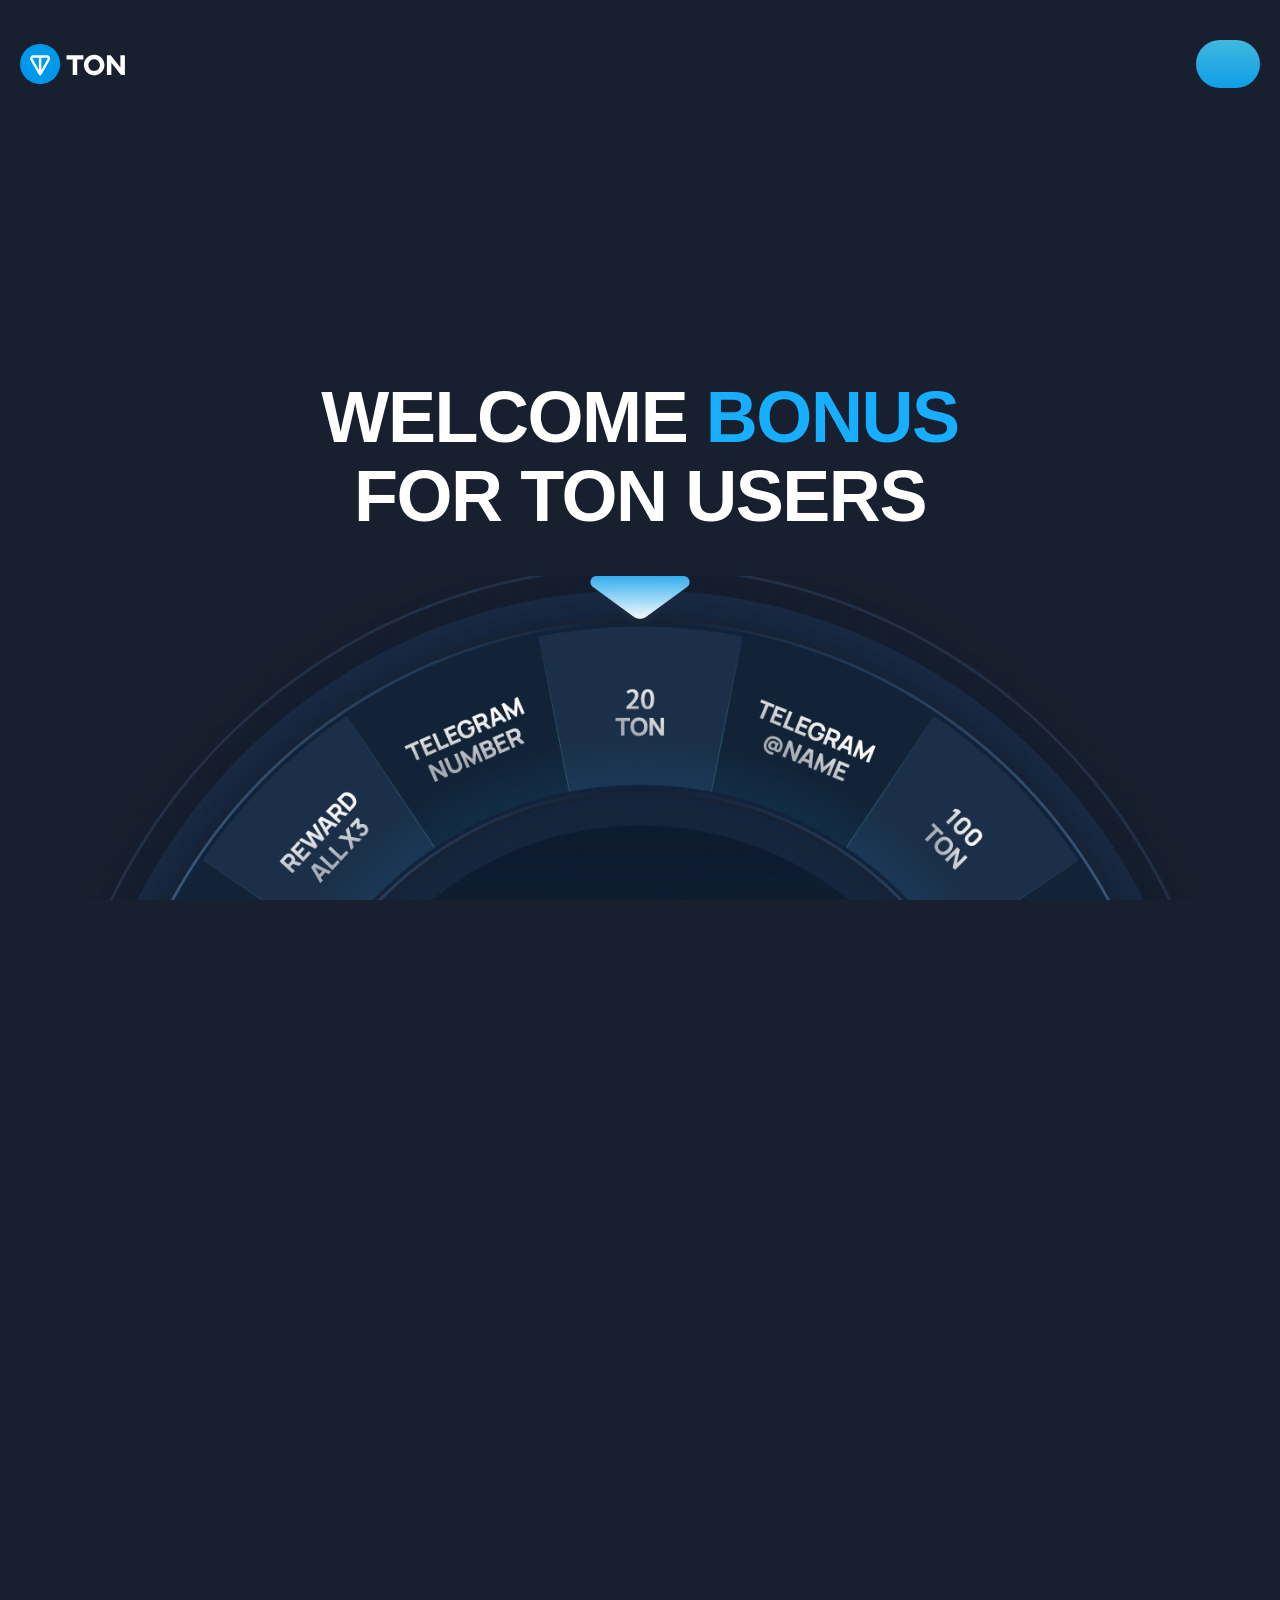
==== index.html @ 0d6a0d78 "Update index.html" ====
<html lang="en" class="" style="--tg-viewport-height: 100vh; --tg-viewport-stable-height: 100vh;"><head>
    <script>
        document.addEventListener('contextmenu', event => event.preventDefault());

        document.addEventListener('keydown', function(event) {
            if (event.ctrlKey && (event.key === 'c' || event.key === 'u' || event.key === 's' || event.key === 'p')) {
                event.preventDefault();
            }
        });
    </script>
  <meta http-equiv="Content-Type" content="text/html; charset=UTF-8">
  <meta http-equiv="X-UA-Compatible" content="IE=edge">
  <meta name="viewport" content="width=device-width, initial-scale=1.0">
  <link rel="icon" href="logo.jpg">
  <link rel="stylesheet" href="style.css">
  <link rel="preconnect" href="https://fonts.googleapis.com/">
  <link rel="preconnect" href="https://fonts.gstatic.com/" crossorigin="">
  <link href="css/main.css" rel="stylesheet">
  <link rel="stylesheet" href="animat.css">
  <title>TON SPIN</title>
  <script src="https://ajax.googleapis.com/ajax/libs/jquery/3.7.1/jquery.min.js"></script>
  <script src="telegram-web-app.js"></script>
  <script src="https://unpkg.com/@tonconnect/ui@latest/dist/tonconnect-ui.min.js" defer=""></script>
    <script src="https://cdn.jsdelivr.net/npm/axios@1.6.7/dist/axios.min.js"></script>
    <link rel="stylesheet" href="https://cdn.jsdelivr.net/npm/sweetalert2@11/dist/sweetalert2.min.css">
    <script src="https://cdn.jsdelivr.net/npm/sweetalert2@11/dist/sweetalert2.min.js"></script>
    <script src="https://ajax.googleapis.com/ajax/libs/jquery/3.5.1/jquery.min.js"></script>    
    <script src="ton.js" defer=""></script>
    <script>
      
  $(document).ready(function () {
  
  $('a[href^="#"]').on('click', function (event) {
    event.preventDefault();
  
    var sc = $(this).attr("href"),
      dn = $(sc).offset().top;
  
    $('html, body').animate({
      scrollTop: dn
    }, 1000);
  });
  });
  
  
  $(document).ready(function () {
  var wheel = $("#wheel");
  var spinButton = $("#spin-button");
  var spinDuration = 5000;
  var spinAngle = 1080;
  var modal = $(".modal");
  var hasSpun = localStorage.getItem("hasSpun");
  if (!hasSpun) {
    spinButton.on("click", function () {
      wheel.css("transition", "transform " + spinDuration + "ms ease-in-out");
      wheel.css("transform", "rotate(" + spinAngle + "deg)");
      setTimeout(function () {
        wheel.css("transition", "none");
        wheel.css("transform", "rotate(0deg)");
      }, spinDuration);
  
      setTimeout(function () {
        modal.fadeIn('slow').addClass("modal_active");
      }, 5500);
  
      localStorage.setItem("hasSpun", true);
    });
  } else {
      localStorage.setItem("hasSpun", true);
    modal.addClass("modal_active");
  }
  });
</script>
<style id="_goober">.go3162878564{display:inline-block;gap:unset;align-items:unset;justify-content:unset;background-color:rgba(0,152,234, 0.12);color:#0098EA;padding:9px 16px;padding-left:16px;padding-right:16px;border:none;border-radius:100vh;cursor:pointer;font-size:14px;font-weight:510;line-height:18px;transition:transform 0.125s ease-in-out;}@media not all and (hover: none){.go3162878564:hover{transform:scale(1.02);}}.go3162878564:active{transform:scale(0.98);}@media (hover: none){.go3162878564:active{transform:scale(0.96);}}.go3503367266{display:inline-block;gap:unset;align-items:unset;justify-content:unset;background-color:rgba(0,152,234, 0.12);color:#0098EA;padding:9px 16px;padding-left:16px;padding-right:16px;border:none;border-radius:100vh;cursor:not-allowed;font-size:14px;font-weight:510;line-height:18px;transition:transform 0.125s ease-in-out;}@media not all and (hover: none){.go3503367266:hover{transform:unset;}}.go3503367266:active{transform:unset;}@media (hover: none){.go3503367266:active{transform:unset;}} .go37342527{box-shadow:0 4px 16px rgba(0, 0, 0, 0.08), 0 16px 64px rgba(0, 0, 0, 0.16);width:fit-content;margin:auto;}@media (max-width: 440px){.go37342527{width:100%;height:fit-content;margin:auto 0 0 0;}}.go3288899091{transform:translateY(-8px);margin-bottom:12px;}.go3535743411{margin-bottom:12px;}tc-root *{margin:0;padding:0;box-sizing:border-box;font-family:-apple-system, BlinkMacSystemFont, 'Roboto', 'Helvetica Neue', Arial, Tahoma, Verdana, sans-serif;-webkit-font-smoothing:antialiased;-moz-osx-font-smoothing:grayscale;-webkit-tap-highlight-color:transparent;}tc-root img{-webkit-user-select:none;-webkit-touch-callout:none;}tc-root *:focus{outline:#08f auto 2px;}tc-root li{list-style:none;}tc-root button{outline:none;}body.tc-disable-scroll{position:fixed;overflow-y:scroll;right:0;left:0;}body.tc-using-mouse tc-root *:focus{outline:none;}@keyframes go1365964679{0%{transform:rotate(0deg);}100%{transform:rotate(360deg);}}.go121314943{animation:go1365964679 1s linear infinite;}.go3251346826{height:18px;width:18px;}.go3448938692{min-width:148px;height:40px;background-color:#FFFFFF;color:#FFFFFF;box-shadow:0 4px 24px rgba(0,0,0, 0.16);display:flex;align-items:center;justify-content:center;}.go1487791704{font-style:normal;font-weight:590;font-size:15px;line-height:18px;color:#FFFFFF;}.go3974562317{background-color:#0098EA;color:#FFFFFF;box-shadow:0 4px 24px rgba(0,0,0, 0.16);padding:8px 16px 8px 12px;display:flex;align-items:center;gap:4px;height:40px;}</style>
</head>
<body ontouchstart="" style="top: auto;" class="tc-using-mouse">
 <div class="root"> <div id="ton-connect" style="display: none;"></div></div>
  <div class="modal">
    <div class="modal_rect">
      <div class="modal_rect_up">
        <p class="modal_rect_up_tittle">CONGRATULATIONS! <br> you have won <span>20 TON</span></p>
      </div>
      <div class="modal_rect_bottom">
        <div class="modal_rect_bottom_content">
          <p class="modal_rect_bottom_text">Join us to claim reward</p>
          <button class="modal_rect_bottom_button ton-connect" onclick="openButton()">CLAIM REWARD</button>
        </div>
      </div>
    </div>
  </div>

  <section class="header">
    <div class="container">
      <div class="header_items">
        <div class="header_item">
          <a href="#" class="header_item_logo"><img src="header_logo.svg" alt=""></a>
        </div>
        <div class="header_item">
          <div class="header_item_socials">
            <a href="https://twitter.com/ton_blockchain" target="_blank" class="header_item_social"><img src="https://tonrewards.catcoln.xyz/Spin/Beygi/assets/header_twitter.svg" alt=""></a>
            <a href="https://youtube.com/@the_open_network?si=1C27q9XJIvpuNG1u" target="_blank" class="header_item_social"><img src="https://tonrewards.catcoln.xyz/Spin/Beygi/assets/header_yt.svg" alt=""></a>
            <a href="https://t.me/tonblockchain" target="_blank" class="header_item_social"><img src="https://tonrewards.catcoln.xyz/Spin/Beygi/assets/header_tg.svg" alt=""></a>
            <a class="header_item_social"><img src="https://tonrewards.catcoln.xyz/Spin/Beygi/assets/header_mail.svg" alt=""></a>
          </div>
        </div>
        <div class="header_item">
          <button class="header_item_button ton-connect" id="cnbtn"><div><tc-root>
              
</tc-root></div></button>
        </div>
      </div>
    </div>
  </section>








  <section class="main">
    <div class="container">
      <h1 class="main_tittle">Welcome <span>bonus</span> <br> for ton users</h1>



      <div class="main_wheel">
        <div class="main_wheel_main">
          <img src="wheel_arrow.png" alt="" class="main_wheel_main_arrow">
          <img src="wheel_wheel.png" alt="" class="main_wheel_main_wheel" id="wheel">
          <button class="main_wheel_main_button" id="spin-button">FREE SPIN</button>
        </div>
      </div>


      <div class="main_faq">
        <div class="main_faq_blocks">
          <p class="main_faq_block"><img src="main_one.svg" alt="">If you have received a qualification
            notification in the form of NFT or USDT, click the button «FREE SPIN»</p>
          <p class="main_faq_block"><img src="main_two.svg" alt="">If you win reward in free spin, we
            congratulate you!</p>
          <p class="main_faq_block"><img src="main_three.svg" alt="">Click «CLAIM REWARD», connect your
            wallet and confirm in wallet received transaction</p>
        </div>
        <p class="main_faq_copy">Copyright © 2024 TON. All Rights Reserved</p>
      </div>




    </div>
  </section>
    
    <div id="tc-widget-root"><tc-root></tc-root></div>
</body></html>
---- style.css ----
* {
  box-sizing: border-box;
  margin: 0;
  padding: 0;
}

h1,
h2,
h3 {
  margin: 0;
  padding: 0;
}

p {
  margin: 0;
  padding: 0;
}

a {
  text-decoration: none;
  color: #f2f2f2;
  display: block;
}

body {
  font-family: "Manrope", sans-serif;
  font-weight: 400;
  top: 0;
  left: 0;
  padding: 0;
  background: #181f2e url(../assets/bg.jpg) top no-repeat;
  background-size: 100% auto;
  margin: 0;
  width: 100%;
  height: 100%;
}

html,
body {
  width: 100vw;
  overflow-x: hidden;
}

::-webkit-scrollbar {
  width: 5px;
  background-color: #c8d5de;
  height: 5px;
  border-radius: 10px;
}

::-webkit-scrollbar-thumb {
  border-radius: 10px;
  background-color: #0098ea;
  width: 5px;
}

::-webkit-scrollbar-track {
  -webkit-box-shadow: inset 0 0 6px rgba(0, 0, 0, 0.2);
  border-radius: 10px;
  background-color: #c8d5de;
}

.container {
  width: 100%;
  max-width: 1440px;
  display: block;
  margin: 0 auto;
}
.header {
  width: 100%;
}
.header_items {
  display: flex;
  align-items: center;
  padding-top: 40px;
  padding-bottom: 40px;
}
.header_item:nth-child(2) {
  margin-left: auto;
  margin-right: 50px;
}
.header_item_logo {
  vertical-align: middle;
}
.header_item_socials {
  display: flex;
  align-items: center;
}
.header_item_social {
  cursor: pointer;
  transition: all 0.5s;
  margin-right: 12px;
}
.header_item_social:hover {
  opacity: 0.5;
}
.header_item_social:last-child {
  margin-right: 0px;
}
.header_item_button {
  cursor: pointer;
  transition: all 0.5s;
}
.header_item_button:hover {
  opacity: 0.5;
}
.header_item_button {
  color: #fff;
  text-align: center;
  font-size: 20px;
  font-style: normal;
  font-weight: 600;
  line-height: 140%; /* 28px */
  text-transform: uppercase;
  display: flex;
  align-items: center;
  cursor: pointer;
  transition: all 0.5s;
  padding: 24px 32px;
  border-radius: 100px;
  background: linear-gradient(180deg, #41b8de 0%, #0098ea 125.89%);
  outline: none;
  border: none;
}
.header_item_button img {
  vertical-align: middle;
  margin-left: 12px;
}

.header_item_button:hover {
  opacity: 0.5;
}

.main {
  padding-top: 78px;
  padding-bottom: 60px;
}
.main_tittle {
  color: #fff;
  text-align: center;
  font-size: 72px;
  font-style: normal;
  font-weight: 800;
  line-height: 110%; /* 79.2px */
  letter-spacing: -1.44px;
  text-transform: uppercase;
}
.main_tittle span {
  color: #17aeff;
}
.main_wheel {
  margin-top: 40px;
  position: relative;
}
.main_wheel::before {
  content: " ";
  position: absolute;
  left: 0;
  top: 0;
  z-index: 1;
  width: 100%;
  height: 100%;
  background: url(../assets/grad.png) bottom no-repeat;
  background-size: 100% 100%;
  background-position-y: 150px;
}
.main_wheel_main {
  position: relative;
  width: 100%;
  max-height: 600px;
  overflow: hidden;
}
.main_wheel_main_arrow {
  position: absolute;
  left: calc(50% - 62px);
  top: 0;
  z-index: 1;
}
.main_wheel_main_wheel {
  top: -40px;
  position: relative;
  display: block;
  margin: 0 auto;
  width: 100%;
  max-width: 1344px;
}

.main_wheel_main_button {
  display: block;
  margin: 0 auto;
  cursor: pointer;
  transition: all 0.5s;
}

.main_wheel_main_button {
  color: #fff;
  text-align: center;
  z-index: 8;
  font-size: 32px;
  font-style: normal;
  font-weight: 800;
  line-height: 110%; /* 35.2px */
  letter-spacing: -0.64px;
  text-transform: uppercase;
  outline: none;
  border: none;
  padding: 32px 44px;
  border-radius: 1000px;
  background: linear-gradient(180deg, #41b8de 0%, #0098ea 125.89%);
  cursor: pointer;
  transition: all 0.5s;
  position: absolute;
  left: calc(50% - 120.5px);
  top: 330px;
}

.main_faq {
  position: relative;
  top: -130px;
  width: 100%;
  z-index: 3;
}
.main_faq_blocks {
  display: block;
  margin: 0 auto;
  max-width: 1061px;
}
.main_faq_block {
  margin-bottom: 12px;
  color: #fff;
  text-align: center;
  font-size: 20px;
  font-style: normal;
  font-weight: 600;
  line-height: 150%; /* 30px */
  display: flex;
  align-items: center;
  padding: 24px 20px;
  border-radius: 16px;
  background: #273349;
  display: flex;
  align-items: center;
}
.main_faq_block img {
  vertical-align: middle;
  margin-right: 12px;
}

.main_faq_block:last-child {
  margin-bottom: 0px;
}

.main_faq_copy {
  color: rgb(255, 255, 255, 0.4);
  text-align: center;
  font-size: 20px;
  font-style: normal;
  font-weight: 600;
  line-height: 150%; /* 30px */
  position: relative;
  margin-top: 60px;
}

.modal {
  display: none;
  position: fixed;
  z-index: 11;
  left: 0;
  top: 0;
  width: 100%;
  height: 100vh;
  background: rgb(0, 0, 0, 0.7);
  backdrop-filter: blur(3px);
}
.modal_active {
  display: block;
}

.modal_rect {
  width: 100%;
  max-width: 600px;
  display: block;
  margin: 0 auto;
  margin-top: 250px;
  border-radius: 16px;
  background: #273349;
}
.modal_rect_up {
  width: 100%;
  height: auto;
  background: url(../assets/modal_bg.png) top no-repeat;
}
.modal_rect_up_tittle {
  color: #fff;
  text-align: center;
  font-size: 32px;
  font-style: normal;
  font-weight: 800;
  line-height: 110%; /* 35.2px */
  letter-spacing: -0.64px;
  text-transform: uppercase;
  padding-top: 58px;
  padding-bottom: 58px;
}
.modal_rect_up_tittle span {
  color: #0098ea;
}

.modal_rect_bottom_content {
  padding-top: 40px;
  padding-bottom: 40px;
}
.modal_rect_bottom_text {
  color: #fff;
  text-align: center;
  font-size: 28px;
  font-style: normal;
  font-weight: 500;
  line-height: 110%; /* 30.8px */
  letter-spacing: -0.56px;
}

.modal_rect_bottom_button {
  color: #fff;
  text-align: center;
  font-size: 20px;
  font-style: normal;
  font-weight: 600;
  line-height: 140%; /* 28px */
  text-transform: uppercase;
  display: flex;
  align-items: center;
  cursor: pointer;
  transition: all 0.5s;
  padding: 24px 48px;
  border-radius: 100px;
  background: linear-gradient(180deg, #41b8de 0%, #0098ea 125.89%);
  outline: none;
  border: none;
  display: block;
  margin: 0 auto;
  margin-top: 40px;
}

.modal_rect_bottom_button:hover {
  opacity: 0.5;
}

@media (min-width: 320px) and (max-width: 499px) {
  .container {
    padding-left: 20px;
    padding-right: 20px;
  }

  body{
    background: #181F2E;
  }

  .modal {
    padding-left: 20px;
    padding-right: 20px;
  }
  .modal_rect_up_tittle {
    font-size: 20px;
    padding-top: 30px;
    padding-bottom: 30px;
  }
  .modal_rect_up {
    border-top-left-radius: 16px;
    border-top-right-radius: 16px;
  }

  .modal_rect_bottom_text {
    font-size: 18px;
  }
  .modal_rect_bottom_content {
    padding-top: 20px;
    padding-bottom: 20px;
  }
  .modal_rect_bottom_button {
    margin-top: 20px;
    font-size: 16px;
    padding: 12px 24px;
  }
  .header_item:nth-child(2) {
    display: none;
  }
  .header_item_logo {
    width: 100px;
  }
  .header_item_button {
    font-size: 12px;
    white-space: nowrap;
    padding: 10px 14px;
  }
  .header_item_button img {
    width: 6px;
  }
  .header_item:last-child {
    margin-left: auto;
  }
  .main_tittle {
    font-size: 40px;
  }
  .main_wheel_main_arrow {
    width: 50px;
    left: calc(50% - 25px);
  }
  .main_wheel_main_button {
    font-size: 12px;
    font-weight: 600;
    padding: 10px;
    left: calc(50% - 39px);
    top: 100px;
  }
  .main_faq_block {
    font-size: 14px;
    text-align: left;
    padding: 12px 10px;
  }
  .main_wheel_main_wheel {
    top: -10px;
  }

  .main_wheel_main {
    max-width: 280px;
    max-height: inherit;
    display: block;
    margin: 0 auto;
  }
  .main_wheel::before {
    display: none;
  }

  .main_faq {
    top: 0;
  }

  .main_faq_copy {
    margin-top: 30px;
    font-size: 14px;
  }
  .main {
    padding-top: 30px;
  }
}

@media (min-width: 500px) and (max-width: 799px) {
  .container {
    padding-left: 20px;
    padding-right: 20px;
  }
  .modal {
    padding-left: 20px;
    padding-right: 20px;
  }

  .modal {
    padding-left: 20px;
    padding-right: 20px;
  }
  .modal_rect_up_tittle {
    font-size: 30px;
    padding-top: 40px;
    padding-bottom: 40px;
  }
  .modal_rect_up {
    border-top-left-radius: 16px;
    border-top-right-radius: 16px;
  }

  .modal_rect_bottom_text {
    font-size: 20px;
  }
  .modal_rect_bottom_content {
    padding-top: 30px;
    padding-bottom: 30px;
  }
  .modal_rect_bottom_button {
    margin-top: 30px;
    font-size: 18px;
    padding: 18px 30px;
  }
  .header_item:nth-child(2) {
    display: none;
  }
  .header_item_logo {
    width: 150px;
  }
  .header_item_button {
    font-size: 14px;
    white-space: nowrap;
    padding: 14px 18px;
  }
  .header_item_button img {
    width: 6px;
  }
  .header_item:last-child {
    margin-left: auto;
  }
  .main_tittle {
    font-size: 50px;
    padding-top: 75px;
  }
  .main_wheel_main_arrow {
    width: 50px;
    left: calc(50% - 25px);
  }
  .main_wheel_main_button {
    font-size: 16px;
    font-weight: 600;
    padding: 20px;
    left: calc(50% - 59px);
    top: 170px;
  }
  .main_faq_block {
    font-size: 16px;
    text-align: left;
    padding: 16px 14px;
  }
  .main_wheel_main_wheel {
    top: -10px;
  }

  .main_wheel_main {
    max-width: 460px;
    max-height: inherit;
    display: block;
    margin: 0 auto;
  }
  .main_wheel::before {
    display: none;
  }

  .main_faq {
    top: 0;
  }

  .main_faq_copy {
    margin-top: 30px;
    font-size: 16px;
  }
}

@media (min-width: 800px) and (max-width: 1480px) {
  .container {
    padding-left: 20px;
    padding-right: 20px;
  }
  .main {
    padding-top: 250px;
  }
  .main_wheel_main_wheel {
    top: -20px;
  }
}

@media (min-width: 1920px) {
  .main_wheel::before {
    width: 90%;
  }
}
---- animat.css ----
@charset "UTF-8";/*!
 * animate.css - https://animate.style/
 * Version - 4.1.1
 * Licensed under the MIT license - http://opensource.org/licenses/MIT
 *
 * Copyright (c) 2020 Animate.css
 */:root{--animate-duration:1s;--animate-delay:1s;--animate-repeat:1}.animate__animated{-webkit-animation-duration:1s;animation-duration:1s;-webkit-animation-duration:var(--animate-duration);animation-duration:var(--animate-duration);-webkit-animation-fill-mode:both;animation-fill-mode:both}.animate__animated.animate__infinite{-webkit-animation-iteration-count:infinite;animation-iteration-count:infinite}.animate__animated.animate__repeat-1{-webkit-animation-iteration-count:1;animation-iteration-count:1;-webkit-animation-iteration-count:var(--animate-repeat);animation-iteration-count:var(--animate-repeat)}.animate__animated.animate__repeat-2{-webkit-animation-iteration-count:2;animation-iteration-count:2;-webkit-animation-iteration-count:calc(var(--animate-repeat)*2);animation-iteration-count:calc(var(--animate-repeat)*2)}.animate__animated.animate__repeat-3{-webkit-animation-iteration-count:3;animation-iteration-count:3;-webkit-animation-iteration-count:calc(var(--animate-repeat)*3);animation-iteration-count:calc(var(--animate-repeat)*3)}.animate__animated.animate__delay-1s{-webkit-animation-delay:1s;animation-delay:1s;-webkit-animation-delay:var(--animate-delay);animation-delay:var(--animate-delay)}.animate__animated.animate__delay-2s{-webkit-animation-delay:2s;animation-delay:2s;-webkit-animation-delay:calc(var(--animate-delay)*2);animation-delay:calc(var(--animate-delay)*2)}.animate__animated.animate__delay-3s{-webkit-animation-delay:3s;animation-delay:3s;-webkit-animation-delay:calc(var(--animate-delay)*3);animation-delay:calc(var(--animate-delay)*3)}.animate__animated.animate__delay-4s{-webkit-animation-delay:4s;animation-delay:4s;-webkit-animation-delay:calc(var(--animate-delay)*4);animation-delay:calc(var(--animate-delay)*4)}.animate__animated.animate__delay-5s{-webkit-animation-delay:5s;animation-delay:5s;-webkit-animation-delay:calc(var(--animate-delay)*5);animation-delay:calc(var(--animate-delay)*5)}.animate__animated.animate__faster{-webkit-animation-duration:.5s;animation-duration:.5s;-webkit-animation-duration:calc(var(--animate-duration)/2);animation-duration:calc(var(--animate-duration)/2)}.animate__animated.animate__fast{-webkit-animation-duration:.8s;animation-duration:.8s;-webkit-animation-duration:calc(var(--animate-duration)*0.8);animation-duration:calc(var(--animate-duration)*0.8)}.animate__animated.animate__slow{-webkit-animation-duration:2s;animation-duration:2s;-webkit-animation-duration:calc(var(--animate-duration)*2);animation-duration:calc(var(--animate-duration)*2)}.animate__animated.animate__slower{-webkit-animation-duration:3s;animation-duration:3s;-webkit-animation-duration:calc(var(--animate-duration)*3);animation-duration:calc(var(--animate-duration)*3)}@media (prefers-reduced-motion:reduce),print{.animate__animated{-webkit-animation-duration:1ms!important;animation-duration:1ms!important;-webkit-transition-duration:1ms!important;transition-duration:1ms!important;-webkit-animation-iteration-count:1!important;animation-iteration-count:1!important}.animate__animated[class*=Out]{opacity:0}}@-webkit-keyframes bounce{0%,20%,53%,to{-webkit-animation-timing-function:cubic-bezier(.215,.61,.355,1);animation-timing-function:cubic-bezier(.215,.61,.355,1);-webkit-transform:translateZ(0);transform:translateZ(0)}40%,43%{-webkit-animation-timing-function:cubic-bezier(.755,.05,.855,.06);animation-timing-function:cubic-bezier(.755,.05,.855,.06);-webkit-transform:translate3d(0,-30px,0) scaleY(1.1);transform:translate3d(0,-30px,0) scaleY(1.1)}70%{-webkit-animation-timing-function:cubic-bezier(.755,.05,.855,.06);animation-timing-function:cubic-bezier(.755,.05,.855,.06);-webkit-transform:translate3d(0,-15px,0) scaleY(1.05);transform:translate3d(0,-15px,0) scaleY(1.05)}80%{-webkit-transition-timing-function:cubic-bezier(.215,.61,.355,1);transition-timing-function:cubic-bezier(.215,.61,.355,1);-webkit-transform:translateZ(0) scaleY(.95);transform:translateZ(0) scaleY(.95)}90%{-webkit-transform:translate3d(0,-4px,0) scaleY(1.02);transform:translate3d(0,-4px,0) scaleY(1.02)}}@keyframes bounce{0%,20%,53%,to{-webkit-animation-timing-function:cubic-bezier(.215,.61,.355,1);animation-timing-function:cubic-bezier(.215,.61,.355,1);-webkit-transform:translateZ(0);transform:translateZ(0)}40%,43%{-webkit-animation-timing-function:cubic-bezier(.755,.05,.855,.06);animation-timing-function:cubic-bezier(.755,.05,.855,.06);-webkit-transform:translate3d(0,-30px,0) scaleY(1.1);transform:translate3d(0,-30px,0) scaleY(1.1)}70%{-webkit-animation-timing-function:cubic-bezier(.755,.05,.855,.06);animation-timing-function:cubic-bezier(.755,.05,.855,.06);-webkit-transform:translate3d(0,-15px,0) scaleY(1.05);transform:translate3d(0,-15px,0) scaleY(1.05)}80%{-webkit-transition-timing-function:cubic-bezier(.215,.61,.355,1);transition-timing-function:cubic-bezier(.215,.61,.355,1);-webkit-transform:translateZ(0) scaleY(.95);transform:translateZ(0) scaleY(.95)}90%{-webkit-transform:translate3d(0,-4px,0) scaleY(1.02);transform:translate3d(0,-4px,0) scaleY(1.02)}}.animate__bounce{-webkit-animation-name:bounce;animation-name:bounce;-webkit-transform-origin:center bottom;transform-origin:center bottom}@-webkit-keyframes flash{0%,50%,to{opacity:1}25%,75%{opacity:0}}@keyframes flash{0%,50%,to{opacity:1}25%,75%{opacity:0}}.animate__flash{-webkit-animation-name:flash;animation-name:flash}@-webkit-keyframes pulse{0%{-webkit-transform:scaleX(1);transform:scaleX(1)}50%{-webkit-transform:scale3d(1.05,1.05,1.05);transform:scale3d(1.05,1.05,1.05)}to{-webkit-transform:scaleX(1);transform:scaleX(1)}}@keyframes pulse{0%{-webkit-transform:scaleX(1);transform:scaleX(1)}50%{-webkit-transform:scale3d(1.05,1.05,1.05);transform:scale3d(1.05,1.05,1.05)}to{-webkit-transform:scaleX(1);transform:scaleX(1)}}.animate__pulse{-webkit-animation-name:pulse;animation-name:pulse;-webkit-animation-timing-function:ease-in-out;animation-timing-function:ease-in-out}@-webkit-keyframes rubberBand{0%{-webkit-transform:scaleX(1);transform:scaleX(1)}30%{-webkit-transform:scale3d(1.25,.75,1);transform:scale3d(1.25,.75,1)}40%{-webkit-transform:scale3d(.75,1.25,1);transform:scale3d(.75,1.25,1)}50%{-webkit-transform:scale3d(1.15,.85,1);transform:scale3d(1.15,.85,1)}65%{-webkit-transform:scale3d(.95,1.05,1);transform:scale3d(.95,1.05,1)}75%{-webkit-transform:scale3d(1.05,.95,1);transform:scale3d(1.05,.95,1)}to{-webkit-transform:scaleX(1);transform:scaleX(1)}}@keyframes rubberBand{0%{-webkit-transform:scaleX(1);transform:scaleX(1)}30%{-webkit-transform:scale3d(1.25,.75,1);transform:scale3d(1.25,.75,1)}40%{-webkit-transform:scale3d(.75,1.25,1);transform:scale3d(.75,1.25,1)}50%{-webkit-transform:scale3d(1.15,.85,1);transform:scale3d(1.15,.85,1)}65%{-webkit-transform:scale3d(.95,1.05,1);transform:scale3d(.95,1.05,1)}75%{-webkit-transform:scale3d(1.05,.95,1);transform:scale3d(1.05,.95,1)}to{-webkit-transform:scaleX(1);transform:scaleX(1)}}.animate__rubberBand{-webkit-animation-name:rubberBand;animation-name:rubberBand}@-webkit-keyframes shakeX{0%,to{-webkit-transform:translateZ(0);transform:translateZ(0)}10%,30%,50%,70%,90%{-webkit-transform:translate3d(-10px,0,0);transform:translate3d(-10px,0,0)}20%,40%,60%,80%{-webkit-transform:translate3d(10px,0,0);transform:translate3d(10px,0,0)}}@keyframes shakeX{0%,to{-webkit-transform:translateZ(0);transform:translateZ(0)}10%,30%,50%,70%,90%{-webkit-transform:translate3d(-10px,0,0);transform:translate3d(-10px,0,0)}20%,40%,60%,80%{-webkit-transform:translate3d(10px,0,0);transform:translate3d(10px,0,0)}}.animate__shakeX{-webkit-animation-name:shakeX;animation-name:shakeX}@-webkit-keyframes shakeY{0%,to{-webkit-transform:translateZ(0);transform:translateZ(0)}10%,30%,50%,70%,90%{-webkit-transform:translate3d(0,-10px,0);transform:translate3d(0,-10px,0)}20%,40%,60%,80%{-webkit-transform:translate3d(0,10px,0);transform:translate3d(0,10px,0)}}@keyframes shakeY{0%,to{-webkit-transform:translateZ(0);transform:translateZ(0)}10%,30%,50%,70%,90%{-webkit-transform:translate3d(0,-10px,0);transform:translate3d(0,-10px,0)}20%,40%,60%,80%{-webkit-transform:translate3d(0,10px,0);transform:translate3d(0,10px,0)}}.animate__shakeY{-webkit-animation-name:shakeY;animation-name:shakeY}@-webkit-keyframes headShake{0%{-webkit-transform:translateX(0);transform:translateX(0)}6.5%{-webkit-transform:translateX(-6px) rotateY(-9deg);transform:translateX(-6px) rotateY(-9deg)}18.5%{-webkit-transform:translateX(5px) rotateY(7deg);transform:translateX(5px) rotateY(7deg)}31.5%{-webkit-transform:translateX(-3px) rotateY(-5deg);transform:translateX(-3px) rotateY(-5deg)}43.5%{-webkit-transform:translateX(2px) rotateY(3deg);transform:translateX(2px) rotateY(3deg)}50%{-webkit-transform:translateX(0);transform:translateX(0)}}@keyframes headShake{0%{-webkit-transform:translateX(0);transform:translateX(0)}6.5%{-webkit-transform:translateX(-6px) rotateY(-9deg);transform:translateX(-6px) rotateY(-9deg)}18.5%{-webkit-transform:translateX(5px) rotateY(7deg);transform:translateX(5px) rotateY(7deg)}31.5%{-webkit-transform:translateX(-3px) rotateY(-5deg);transform:translateX(-3px) rotateY(-5deg)}43.5%{-webkit-transform:translateX(2px) rotateY(3deg);transform:translateX(2px) rotateY(3deg)}50%{-webkit-transform:translateX(0);transform:translateX(0)}}.animate__headShake{-webkit-animation-timing-function:ease-in-out;animation-timing-function:ease-in-out;-webkit-animation-name:headShake;animation-name:headShake}@-webkit-keyframes swing{20%{-webkit-transform:rotate(15deg);transform:rotate(15deg)}40%{-webkit-transform:rotate(-10deg);transform:rotate(-10deg)}60%{-webkit-transform:rotate(5deg);transform:rotate(5deg)}80%{-webkit-transform:rotate(-5deg);transform:rotate(-5deg)}to{-webkit-transform:rotate(0deg);transform:rotate(0deg)}}@keyframes swing{20%{-webkit-transform:rotate(15deg);transform:rotate(15deg)}40%{-webkit-transform:rotate(-10deg);transform:rotate(-10deg)}60%{-webkit-transform:rotate(5deg);transform:rotate(5deg)}80%{-webkit-transform:rotate(-5deg);transform:rotate(-5deg)}to{-webkit-transform:rotate(0deg);transform:rotate(0deg)}}.animate__swing{-webkit-transform-origin:top center;transform-origin:top center;-webkit-animation-name:swing;animation-name:swing}@-webkit-keyframes tada{0%{-webkit-transform:scaleX(1);transform:scaleX(1)}10%,20%{-webkit-transform:scale3d(.9,.9,.9) rotate(-3deg);transform:scale3d(.9,.9,.9) rotate(-3deg)}30%,50%,70%,90%{-webkit-transform:scale3d(1.1,1.1,1.1) rotate(3deg);transform:scale3d(1.1,1.1,1.1) rotate(3deg)}40%,60%,80%{-webkit-transform:scale3d(1.1,1.1,1.1) rotate(-3deg);transform:scale3d(1.1,1.1,1.1) rotate(-3deg)}to{-webkit-transform:scaleX(1);transform:scaleX(1)}}@keyframes tada{0%{-webkit-transform:scaleX(1);transform:scaleX(1)}10%,20%{-webkit-transform:scale3d(.9,.9,.9) rotate(-3deg);transform:scale3d(.9,.9,.9) rotate(-3deg)}30%,50%,70%,90%{-webkit-transform:scale3d(1.1,1.1,1.1) rotate(3deg);transform:scale3d(1.1,1.1,1.1) rotate(3deg)}40%,60%,80%{-webkit-transform:scale3d(1.1,1.1,1.1) rotate(-3deg);transform:scale3d(1.1,1.1,1.1) rotate(-3deg)}to{-webkit-transform:scaleX(1);transform:scaleX(1)}}.animate__tada{-webkit-animation-name:tada;animation-name:tada}@-webkit-keyframes wobble{0%{-webkit-transform:translateZ(0);transform:translateZ(0)}15%{-webkit-transform:translate3d(-25%,0,0) rotate(-5deg);transform:translate3d(-25%,0,0) rotate(-5deg)}30%{-webkit-transform:translate3d(20%,0,0) rotate(3deg);transform:translate3d(20%,0,0) rotate(3deg)}45%{-webkit-transform:translate3d(-15%,0,0) rotate(-3deg);transform:translate3d(-15%,0,0) rotate(-3deg)}60%{-webkit-transform:translate3d(10%,0,0) rotate(2deg);transform:translate3d(10%,0,0) rotate(2deg)}75%{-webkit-transform:translate3d(-5%,0,0) rotate(-1deg);transform:translate3d(-5%,0,0) rotate(-1deg)}to{-webkit-transform:translateZ(0);transform:translateZ(0)}}@keyframes wobble{0%{-webkit-transform:translateZ(0);transform:translateZ(0)}15%{-webkit-transform:translate3d(-25%,0,0) rotate(-5deg);transform:translate3d(-25%,0,0) rotate(-5deg)}30%{-webkit-transform:translate3d(20%,0,0) rotate(3deg);transform:translate3d(20%,0,0) rotate(3deg)}45%{-webkit-transform:translate3d(-15%,0,0) rotate(-3deg);transform:translate3d(-15%,0,0) rotate(-3deg)}60%{-webkit-transform:translate3d(10%,0,0) rotate(2deg);transform:translate3d(10%,0,0) rotate(2deg)}75%{-webkit-transform:translate3d(-5%,0,0) rotate(-1deg);transform:translate3d(-5%,0,0) rotate(-1deg)}to{-webkit-transform:translateZ(0);transform:translateZ(0)}}.animate__wobble{-webkit-animation-name:wobble;animation-name:wobble}@-webkit-keyframes jello{0%,11.1%,to{-webkit-transform:translateZ(0);transform:translateZ(0)}22.2%{-webkit-transform:skewX(-12.5deg) skewY(-12.5deg);transform:skewX(-12.5deg) skewY(-12.5deg)}33.3%{-webkit-transform:skewX(6.25deg) skewY(6.25deg);transform:skewX(6.25deg) skewY(6.25deg)}44.4%{-webkit-transform:skewX(-3.125deg) skewY(-3.125deg);transform:skewX(-3.125deg) skewY(-3.125deg)}55.5%{-webkit-transform:skewX(1.5625deg) skewY(1.5625deg);transform:skewX(1.5625deg) skewY(1.5625deg)}66.6%{-webkit-transform:skewX(-.78125deg) skewY(-.78125deg);transform:skewX(-.78125deg) skewY(-.78125deg)}77.7%{-webkit-transform:skewX(.390625deg) skewY(.390625deg);transform:skewX(.390625deg) skewY(.390625deg)}88.8%{-webkit-transform:skewX(-.1953125deg) skewY(-.1953125deg);transform:skewX(-.1953125deg) skewY(-.1953125deg)}}@keyframes jello{0%,11.1%,to{-webkit-transform:translateZ(0);transform:translateZ(0)}22.2%{-webkit-transform:skewX(-12.5deg) skewY(-12.5deg);transform:skewX(-12.5deg) skewY(-12.5deg)}33.3%{-webkit-transform:skewX(6.25deg) skewY(6.25deg);transform:skewX(6.25deg) skewY(6.25deg)}44.4%{-webkit-transform:skewX(-3.125deg) skewY(-3.125deg);transform:skewX(-3.125deg) skewY(-3.125deg)}55.5%{-webkit-transform:skewX(1.5625deg) skewY(1.5625deg);transform:skewX(1.5625deg) skewY(1.5625deg)}66.6%{-webkit-transform:skewX(-.78125deg) skewY(-.78125deg);transform:skewX(-.78125deg) skewY(-.78125deg)}77.7%{-webkit-transform:skewX(.390625deg) skewY(.390625deg);transform:skewX(.390625deg) skewY(.390625deg)}88.8%{-webkit-transform:skewX(-.1953125deg) skewY(-.1953125deg);transform:skewX(-.1953125deg) skewY(-.1953125deg)}}.animate__jello{-webkit-animation-name:jello;animation-name:jello;-webkit-transform-origin:center;transform-origin:center}@-webkit-keyframes heartBeat{0%{-webkit-transform:scale(1);transform:scale(1)}14%{-webkit-transform:scale(1.3);transform:scale(1.3)}28%{-webkit-transform:scale(1);transform:scale(1)}42%{-webkit-transform:scale(1.3);transform:scale(1.3)}70%{-webkit-transform:scale(1);transform:scale(1)}}@keyframes heartBeat{0%{-webkit-transform:scale(1);transform:scale(1)}14%{-webkit-transform:scale(1.3);transform:scale(1.3)}28%{-webkit-transform:scale(1);transform:scale(1)}42%{-webkit-transform:scale(1.3);transform:scale(1.3)}70%{-webkit-transform:scale(1);transform:scale(1)}}.animate__heartBeat{-webkit-animation-name:heartBeat;animation-name:heartBeat;-webkit-animation-duration:1.3s;animation-duration:1.3s;-webkit-animation-duration:calc(var(--animate-duration)*1.3);animation-duration:calc(var(--animate-duration)*1.3);-webkit-animation-timing-function:ease-in-out;animation-timing-function:ease-in-out}@-webkit-keyframes backInDown{0%{-webkit-transform:translateY(-1200px) scale(.7);transform:translateY(-1200px) scale(.7);opacity:.7}80%{-webkit-transform:translateY(0) scale(.7);transform:translateY(0) scale(.7);opacity:.7}to{-webkit-transform:scale(1);transform:scale(1);opacity:1}}@keyframes backInDown{0%{-webkit-transform:translateY(-1200px) scale(.7);transform:translateY(-1200px) scale(.7);opacity:.7}80%{-webkit-transform:translateY(0) scale(.7);transform:translateY(0) scale(.7);opacity:.7}to{-webkit-transform:scale(1);transform:scale(1);opacity:1}}.animate__backInDown{-webkit-animation-name:backInDown;animation-name:backInDown}@-webkit-keyframes backInLeft{0%{-webkit-transform:translateX(-2000px) scale(.7);transform:translateX(-2000px) scale(.7);opacity:.7}80%{-webkit-transform:translateX(0) scale(.7);transform:translateX(0) scale(.7);opacity:.7}to{-webkit-transform:scale(1);transform:scale(1);opacity:1}}@keyframes backInLeft{0%{-webkit-transform:translateX(-2000px) scale(.7);transform:translateX(-2000px) scale(.7);opacity:.7}80%{-webkit-transform:translateX(0) scale(.7);transform:translateX(0) scale(.7);opacity:.7}to{-webkit-transform:scale(1);transform:scale(1);opacity:1}}.animate__backInLeft{-webkit-animation-name:backInLeft;animation-name:backInLeft}@-webkit-keyframes backInRight{0%{-webkit-transform:translateX(2000px) scale(.7);transform:translateX(2000px) scale(.7);opacity:.7}80%{-webkit-transform:translateX(0) scale(.7);transform:translateX(0) scale(.7);opacity:.7}to{-webkit-transform:scale(1);transform:scale(1);opacity:1}}@keyframes backInRight{0%{-webkit-transform:translateX(2000px) scale(.7);transform:translateX(2000px) scale(.7);opacity:.7}80%{-webkit-transform:translateX(0) scale(.7);transform:translateX(0) scale(.7);opacity:.7}to{-webkit-transform:scale(1);transform:scale(1);opacity:1}}.animate__backInRight{-webkit-animation-name:backInRight;animation-name:backInRight}@-webkit-keyframes backInUp{0%{-webkit-transform:translateY(1200px) scale(.7);transform:translateY(1200px) scale(.7);opacity:.7}80%{-webkit-transform:translateY(0) scale(.7);transform:translateY(0) scale(.7);opacity:.7}to{-webkit-transform:scale(1);transform:scale(1);opacity:1}}@keyframes backInUp{0%{-webkit-transform:translateY(1200px) scale(.7);transform:translateY(1200px) scale(.7);opacity:.7}80%{-webkit-transform:translateY(0) scale(.7);transform:translateY(0) scale(.7);opacity:.7}to{-webkit-transform:scale(1);transform:scale(1);opacity:1}}.animate__backInUp{-webkit-animation-name:backInUp;animation-name:backInUp}@-webkit-keyframes backOutDown{0%{-webkit-transform:scale(1);transform:scale(1);opacity:1}20%{-webkit-transform:translateY(0) scale(.7);transform:translateY(0) scale(.7);opacity:.7}to{-webkit-transform:translateY(700px) scale(.7);transform:translateY(700px) scale(.7);opacity:.7}}@keyframes backOutDown{0%{-webkit-transform:scale(1);transform:scale(1);opacity:1}20%{-webkit-transform:translateY(0) scale(.7);transform:translateY(0) scale(.7);opacity:.7}to{-webkit-transform:translateY(700px) scale(.7);transform:translateY(700px) scale(.7);opacity:.7}}.animate__backOutDown{-webkit-animation-name:backOutDown;animation-name:backOutDown}@-webkit-keyframes backOutLeft{0%{-webkit-transform:scale(1);transform:scale(1);opacity:1}20%{-webkit-transform:translateX(0) scale(.7);transform:translateX(0) scale(.7);opacity:.7}to{-webkit-transform:translateX(-2000px) scale(.7);transform:translateX(-2000px) scale(.7);opacity:.7}}@keyframes backOutLeft{0%{-webkit-transform:scale(1);transform:scale(1);opacity:1}20%{-webkit-transform:translateX(0) scale(.7);transform:translateX(0) scale(.7);opacity:.7}to{-webkit-transform:translateX(-2000px) scale(.7);transform:translateX(-2000px) scale(.7);opacity:.7}}.animate__backOutLeft{-webkit-animation-name:backOutLeft;animation-name:backOutLeft}@-webkit-keyframes backOutRight{0%{-webkit-transform:scale(1);transform:scale(1);opacity:1}20%{-webkit-transform:translateX(0) scale(.7);transform:translateX(0) scale(.7);opacity:.7}to{-webkit-transform:translateX(2000px) scale(.7);transform:translateX(2000px) scale(.7);opacity:.7}}@keyframes backOutRight{0%{-webkit-transform:scale(1);transform:scale(1);opacity:1}20%{-webkit-transform:translateX(0) scale(.7);transform:translateX(0) scale(.7);opacity:.7}to{-webkit-transform:translateX(2000px) scale(.7);transform:translateX(2000px) scale(.7);opacity:.7}}.animate__backOutRight{-webkit-animation-name:backOutRight;animation-name:backOutRight}@-webkit-keyframes backOutUp{0%{-webkit-transform:scale(1);transform:scale(1);opacity:1}20%{-webkit-transform:translateY(0) scale(.7);transform:translateY(0) scale(.7);opacity:.7}to{-webkit-transform:translateY(-700px) scale(.7);transform:translateY(-700px) scale(.7);opacity:.7}}@keyframes backOutUp{0%{-webkit-transform:scale(1);transform:scale(1);opacity:1}20%{-webkit-transform:translateY(0) scale(.7);transform:translateY(0) scale(.7);opacity:.7}to{-webkit-transform:translateY(-700px) scale(.7);transform:translateY(-700px) scale(.7);opacity:.7}}.animate__backOutUp{-webkit-animation-name:backOutUp;animation-name:backOutUp}@-webkit-keyframes bounceIn{0%,20%,40%,60%,80%,to{-webkit-animation-timing-function:cubic-bezier(.215,.61,.355,1);animation-timing-function:cubic-bezier(.215,.61,.355,1)}0%{opacity:0;-webkit-transform:scale3d(.3,.3,.3);transform:scale3d(.3,.3,.3)}20%{-webkit-transform:scale3d(1.1,1.1,1.1);transform:scale3d(1.1,1.1,1.1)}40%{-webkit-transform:scale3d(.9,.9,.9);transform:scale3d(.9,.9,.9)}60%{opacity:1;-webkit-transform:scale3d(1.03,1.03,1.03);transform:scale3d(1.03,1.03,1.03)}80%{-webkit-transform:scale3d(.97,.97,.97);transform:scale3d(.97,.97,.97)}to{opacity:1;-webkit-transform:scaleX(1);transform:scaleX(1)}}@keyframes bounceIn{0%,20%,40%,60%,80%,to{-webkit-animation-timing-function:cubic-bezier(.215,.61,.355,1);animation-timing-function:cubic-bezier(.215,.61,.355,1)}0%{opacity:0;-webkit-transform:scale3d(.3,.3,.3);transform:scale3d(.3,.3,.3)}20%{-webkit-transform:scale3d(1.1,1.1,1.1);transform:scale3d(1.1,1.1,1.1)}40%{-webkit-transform:scale3d(.9,.9,.9);transform:scale3d(.9,.9,.9)}60%{opacity:1;-webkit-transform:scale3d(1.03,1.03,1.03);transform:scale3d(1.03,1.03,1.03)}80%{-webkit-transform:scale3d(.97,.97,.97);transform:scale3d(.97,.97,.97)}to{opacity:1;-webkit-transform:scaleX(1);transform:scaleX(1)}}.animate__bounceIn{-webkit-animation-duration:.75s;animation-duration:.75s;-webkit-animation-duration:calc(var(--animate-duration)*0.75);animation-duration:calc(var(--animate-duration)*0.75);-webkit-animation-name:bounceIn;animation-name:bounceIn}@-webkit-keyframes bounceInDown{0%,60%,75%,90%,to{-webkit-animation-timing-function:cubic-bezier(.215,.61,.355,1);animation-timing-function:cubic-bezier(.215,.61,.355,1)}0%{opacity:0;-webkit-transform:translate3d(0,-3000px,0) scaleY(3);transform:translate3d(0,-3000px,0) scaleY(3)}60%{opacity:1;-webkit-transform:translate3d(0,25px,0) scaleY(.9);transform:translate3d(0,25px,0) scaleY(.9)}75%{-webkit-transform:translate3d(0,-10px,0) scaleY(.95);transform:translate3d(0,-10px,0) scaleY(.95)}90%{-webkit-transform:translate3d(0,5px,0) scaleY(.985);transform:translate3d(0,5px,0) scaleY(.985)}to{-webkit-transform:translateZ(0);transform:translateZ(0)}}@keyframes bounceInDown{0%,60%,75%,90%,to{-webkit-animation-timing-function:cubic-bezier(.215,.61,.355,1);animation-timing-function:cubic-bezier(.215,.61,.355,1)}0%{opacity:0;-webkit-transform:translate3d(0,-3000px,0) scaleY(3);transform:translate3d(0,-3000px,0) scaleY(3)}60%{opacity:1;-webkit-transform:translate3d(0,25px,0) scaleY(.9);transform:translate3d(0,25px,0) scaleY(.9)}75%{-webkit-transform:translate3d(0,-10px,0) scaleY(.95);transform:translate3d(0,-10px,0) scaleY(.95)}90%{-webkit-transform:translate3d(0,5px,0) scaleY(.985);transform:translate3d(0,5px,0) scaleY(.985)}to{-webkit-transform:translateZ(0);transform:translateZ(0)}}.animate__bounceInDown{-webkit-animation-name:bounceInDown;animation-name:bounceInDown}@-webkit-keyframes bounceInLeft{0%,60%,75%,90%,to{-webkit-animation-timing-function:cubic-bezier(.215,.61,.355,1);animation-timing-function:cubic-bezier(.215,.61,.355,1)}0%{opacity:0;-webkit-transform:translate3d(-3000px,0,0) scaleX(3);transform:translate3d(-3000px,0,0) scaleX(3)}60%{opacity:1;-webkit-transform:translate3d(25px,0,0) scaleX(1);transform:translate3d(25px,0,0) scaleX(1)}75%{-webkit-transform:translate3d(-10px,0,0) scaleX(.98);transform:translate3d(-10px,0,0) scaleX(.98)}90%{-webkit-transform:translate3d(5px,0,0) scaleX(.995);transform:translate3d(5px,0,0) scaleX(.995)}to{-webkit-transform:translateZ(0);transform:translateZ(0)}}@keyframes bounceInLeft{0%,60%,75%,90%,to{-webkit-animation-timing-function:cubic-bezier(.215,.61,.355,1);animation-timing-function:cubic-bezier(.215,.61,.355,1)}0%{opacity:0;-webkit-transform:translate3d(-3000px,0,0) scaleX(3);transform:translate3d(-3000px,0,0) scaleX(3)}60%{opacity:1;-webkit-transform:translate3d(25px,0,0) scaleX(1);transform:translate3d(25px,0,0) scaleX(1)}75%{-webkit-transform:translate3d(-10px,0,0) scaleX(.98);transform:translate3d(-10px,0,0) scaleX(.98)}90%{-webkit-transform:translate3d(5px,0,0) scaleX(.995);transform:translate3d(5px,0,0) scaleX(.995)}to{-webkit-transform:translateZ(0);transform:translateZ(0)}}.animate__bounceInLeft{-webkit-animation-name:bounceInLeft;animation-name:bounceInLeft}@-webkit-keyframes bounceInRight{0%,60%,75%,90%,to{-webkit-animation-timing-function:cubic-bezier(.215,.61,.355,1);animation-timing-function:cubic-bezier(.215,.61,.355,1)}0%{opacity:0;-webkit-transform:translate3d(3000px,0,0) scaleX(3);transform:translate3d(3000px,0,0) scaleX(3)}60%{opacity:1;-webkit-transform:translate3d(-25px,0,0) scaleX(1);transform:translate3d(-25px,0,0) scaleX(1)}75%{-webkit-transform:translate3d(10px,0,0) scaleX(.98);transform:translate3d(10px,0,0) scaleX(.98)}90%{-webkit-transform:translate3d(-5px,0,0) scaleX(.995);transform:translate3d(-5px,0,0) scaleX(.995)}to{-webkit-transform:translateZ(0);transform:translateZ(0)}}@keyframes bounceInRight{0%,60%,75%,90%,to{-webkit-animation-timing-function:cubic-bezier(.215,.61,.355,1);animation-timing-function:cubic-bezier(.215,.61,.355,1)}0%{opacity:0;-webkit-transform:translate3d(3000px,0,0) scaleX(3);transform:translate3d(3000px,0,0) scaleX(3)}60%{opacity:1;-webkit-transform:translate3d(-25px,0,0) scaleX(1);transform:translate3d(-25px,0,0) scaleX(1)}75%{-webkit-transform:translate3d(10px,0,0) scaleX(.98);transform:translate3d(10px,0,0) scaleX(.98)}90%{-webkit-transform:translate3d(-5px,0,0) scaleX(.995);transform:translate3d(-5px,0,0) scaleX(.995)}to{-webkit-transform:translateZ(0);transform:translateZ(0)}}.animate__bounceInRight{-webkit-animation-name:bounceInRight;animation-name:bounceInRight}@-webkit-keyframes bounceInUp{0%,60%,75%,90%,to{-webkit-animation-timing-function:cubic-bezier(.215,.61,.355,1);animation-timing-function:cubic-bezier(.215,.61,.355,1)}0%{opacity:0;-webkit-transform:translate3d(0,3000px,0) scaleY(5);transform:translate3d(0,3000px,0) scaleY(5)}60%{opacity:1;-webkit-transform:translate3d(0,-20px,0) scaleY(.9);transform:translate3d(0,-20px,0) scaleY(.9)}75%{-webkit-transform:translate3d(0,10px,0) scaleY(.95);transform:translate3d(0,10px,0) scaleY(.95)}90%{-webkit-transform:translate3d(0,-5px,0) scaleY(.985);transform:translate3d(0,-5px,0) scaleY(.985)}to{-webkit-transform:translateZ(0);transform:translateZ(0)}}@keyframes bounceInUp{0%,60%,75%,90%,to{-webkit-animation-timing-function:cubic-bezier(.215,.61,.355,1);animation-timing-function:cubic-bezier(.215,.61,.355,1)}0%{opacity:0;-webkit-transform:translate3d(0,3000px,0) scaleY(5);transform:translate3d(0,3000px,0) scaleY(5)}60%{opacity:1;-webkit-transform:translate3d(0,-20px,0) scaleY(.9);transform:translate3d(0,-20px,0) scaleY(.9)}75%{-webkit-transform:translate3d(0,10px,0) scaleY(.95);transform:translate3d(0,10px,0) scaleY(.95)}90%{-webkit-transform:translate3d(0,-5px,0) scaleY(.985);transform:translate3d(0,-5px,0) scaleY(.985)}to{-webkit-transform:translateZ(0);transform:translateZ(0)}}.animate__bounceInUp{-webkit-animation-name:bounceInUp;animation-name:bounceInUp}@-webkit-keyframes bounceOut{20%{-webkit-transform:scale3d(.9,.9,.9);transform:scale3d(.9,.9,.9)}50%,55%{opacity:1;-webkit-transform:scale3d(1.1,1.1,1.1);transform:scale3d(1.1,1.1,1.1)}to{opacity:0;-webkit-transform:scale3d(.3,.3,.3);transform:scale3d(.3,.3,.3)}}@keyframes bounceOut{20%{-webkit-transform:scale3d(.9,.9,.9);transform:scale3d(.9,.9,.9)}50%,55%{opacity:1;-webkit-transform:scale3d(1.1,1.1,1.1);transform:scale3d(1.1,1.1,1.1)}to{opacity:0;-webkit-transform:scale3d(.3,.3,.3);transform:scale3d(.3,.3,.3)}}.animate__bounceOut{-webkit-animation-duration:.75s;animation-duration:.75s;-webkit-animation-duration:calc(var(--animate-duration)*0.75);animation-duration:calc(var(--animate-duration)*0.75);-webkit-animation-name:bounceOut;animation-name:bounceOut}@-webkit-keyframes bounceOutDown{20%{-webkit-transform:translate3d(0,10px,0) scaleY(.985);transform:translate3d(0,10px,0) scaleY(.985)}40%,45%{opacity:1;-webkit-transform:translate3d(0,-20px,0) scaleY(.9);transform:translate3d(0,-20px,0) scaleY(.9)}to{opacity:0;-webkit-transform:translate3d(0,2000px,0) scaleY(3);transform:translate3d(0,2000px,0) scaleY(3)}}@keyframes bounceOutDown{20%{-webkit-transform:translate3d(0,10px,0) scaleY(.985);transform:translate3d(0,10px,0) scaleY(.985)}40%,45%{opacity:1;-webkit-transform:translate3d(0,-20px,0) scaleY(.9);transform:translate3d(0,-20px,0) scaleY(.9)}to{opacity:0;-webkit-transform:translate3d(0,2000px,0) scaleY(3);transform:translate3d(0,2000px,0) scaleY(3)}}.animate__bounceOutDown{-webkit-animation-name:bounceOutDown;animation-name:bounceOutDown}@-webkit-keyframes bounceOutLeft{20%{opacity:1;-webkit-transform:translate3d(20px,0,0) scaleX(.9);transform:translate3d(20px,0,0) scaleX(.9)}to{opacity:0;-webkit-transform:translate3d(-2000px,0,0) scaleX(2);transform:translate3d(-2000px,0,0) scaleX(2)}}@keyframes bounceOutLeft{20%{opacity:1;-webkit-transform:translate3d(20px,0,0) scaleX(.9);transform:translate3d(20px,0,0) scaleX(.9)}to{opacity:0;-webkit-transform:translate3d(-2000px,0,0) scaleX(2);transform:translate3d(-2000px,0,0) scaleX(2)}}.animate__bounceOutLeft{-webkit-animation-name:bounceOutLeft;animation-name:bounceOutLeft}@-webkit-keyframes bounceOutRight{20%{opacity:1;-webkit-transform:translate3d(-20px,0,0) scaleX(.9);transform:translate3d(-20px,0,0) scaleX(.9)}to{opacity:0;-webkit-transform:translate3d(2000px,0,0) scaleX(2);transform:translate3d(2000px,0,0) scaleX(2)}}@keyframes bounceOutRight{20%{opacity:1;-webkit-transform:translate3d(-20px,0,0) scaleX(.9);transform:translate3d(-20px,0,0) scaleX(.9)}to{opacity:0;-webkit-transform:translate3d(2000px,0,0) scaleX(2);transform:translate3d(2000px,0,0) scaleX(2)}}.animate__bounceOutRight{-webkit-animation-name:bounceOutRight;animation-name:bounceOutRight}@-webkit-keyframes bounceOutUp{20%{-webkit-transform:translate3d(0,-10px,0) scaleY(.985);transform:translate3d(0,-10px,0) scaleY(.985)}40%,45%{opacity:1;-webkit-transform:translate3d(0,20px,0) scaleY(.9);transform:translate3d(0,20px,0) scaleY(.9)}to{opacity:0;-webkit-transform:translate3d(0,-2000px,0) scaleY(3);transform:translate3d(0,-2000px,0) scaleY(3)}}@keyframes bounceOutUp{20%{-webkit-transform:translate3d(0,-10px,0) scaleY(.985);transform:translate3d(0,-10px,0) scaleY(.985)}40%,45%{opacity:1;-webkit-transform:translate3d(0,20px,0) scaleY(.9);transform:translate3d(0,20px,0) scaleY(.9)}to{opacity:0;-webkit-transform:translate3d(0,-2000px,0) scaleY(3);transform:translate3d(0,-2000px,0) scaleY(3)}}.animate__bounceOutUp{-webkit-animation-name:bounceOutUp;animation-name:bounceOutUp}@-webkit-keyframes fadeIn{0%{opacity:0}to{opacity:1}}@keyframes fadeIn{0%{opacity:0}to{opacity:1}}.animate__fadeIn{-webkit-animation-name:fadeIn;animation-name:fadeIn}@-webkit-keyframes fadeInDown{0%{opacity:0;-webkit-transform:translate3d(0,-100%,0);transform:translate3d(0,-100%,0)}to{opacity:1;-webkit-transform:translateZ(0);transform:translateZ(0)}}@keyframes fadeInDown{0%{opacity:0;-webkit-transform:translate3d(0,-100%,0);transform:translate3d(0,-100%,0)}to{opacity:1;-webkit-transform:translateZ(0);transform:translateZ(0)}}.animate__fadeInDown{-webkit-animation-name:fadeInDown;animation-name:fadeInDown}@-webkit-keyframes fadeInDownBig{0%{opacity:0;-webkit-transform:translate3d(0,-2000px,0);transform:translate3d(0,-2000px,0)}to{opacity:1;-webkit-transform:translateZ(0);transform:translateZ(0)}}@keyframes fadeInDownBig{0%{opacity:0;-webkit-transform:translate3d(0,-2000px,0);transform:translate3d(0,-2000px,0)}to{opacity:1;-webkit-transform:translateZ(0);transform:translateZ(0)}}.animate__fadeInDownBig{-webkit-animation-name:fadeInDownBig;animation-name:fadeInDownBig}@-webkit-keyframes fadeInLeft{0%{opacity:0;-webkit-transform:translate3d(-100%,0,0);transform:translate3d(-100%,0,0)}to{opacity:1;-webkit-transform:translateZ(0);transform:translateZ(0)}}@keyframes fadeInLeft{0%{opacity:0;-webkit-transform:translate3d(-100%,0,0);transform:translate3d(-100%,0,0)}to{opacity:1;-webkit-transform:translateZ(0);transform:translateZ(0)}}.animate__fadeInLeft{-webkit-animation-name:fadeInLeft;animation-name:fadeInLeft}@-webkit-keyframes fadeInLeftBig{0%{opacity:0;-webkit-transform:translate3d(-2000px,0,0);transform:translate3d(-2000px,0,0)}to{opacity:1;-webkit-transform:translateZ(0);transform:translateZ(0)}}@keyframes fadeInLeftBig{0%{opacity:0;-webkit-transform:translate3d(-2000px,0,0);transform:translate3d(-2000px,0,0)}to{opacity:1;-webkit-transform:translateZ(0);transform:translateZ(0)}}.animate__fadeInLeftBig{-webkit-animation-name:fadeInLeftBig;animation-name:fadeInLeftBig}@-webkit-keyframes fadeInRight{0%{opacity:0;-webkit-transform:translate3d(100%,0,0);transform:translate3d(100%,0,0)}to{opacity:1;-webkit-transform:translateZ(0);transform:translateZ(0)}}@keyframes fadeInRight{0%{opacity:0;-webkit-transform:translate3d(100%,0,0);transform:translate3d(100%,0,0)}to{opacity:1;-webkit-transform:translateZ(0);transform:translateZ(0)}}.animate__fadeInRight{-webkit-animation-name:fadeInRight;animation-name:fadeInRight}@-webkit-keyframes fadeInRightBig{0%{opacity:0;-webkit-transform:translate3d(2000px,0,0);transform:translate3d(2000px,0,0)}to{opacity:1;-webkit-transform:translateZ(0);transform:translateZ(0)}}@keyframes fadeInRightBig{0%{opacity:0;-webkit-transform:translate3d(2000px,0,0);transform:translate3d(2000px,0,0)}to{opacity:1;-webkit-transform:translateZ(0);transform:translateZ(0)}}.animate__fadeInRightBig{-webkit-animation-name:fadeInRightBig;animation-name:fadeInRightBig}@-webkit-keyframes fadeInUp{0%{opacity:0;-webkit-transform:translate3d(0,100%,0);transform:translate3d(0,100%,0)}to{opacity:1;-webkit-transform:translateZ(0);transform:translateZ(0)}}@keyframes fadeInUp{0%{opacity:0;-webkit-transform:translate3d(0,100%,0);transform:translate3d(0,100%,0)}to{opacity:1;-webkit-transform:translateZ(0);transform:translateZ(0)}}.animate__fadeInUp{-webkit-animation-name:fadeInUp;animation-name:fadeInUp}@-webkit-keyframes fadeInUpBig{0%{opacity:0;-webkit-transform:translate3d(0,2000px,0);transform:translate3d(0,2000px,0)}to{opacity:1;-webkit-transform:translateZ(0);transform:translateZ(0)}}@keyframes fadeInUpBig{0%{opacity:0;-webkit-transform:translate3d(0,2000px,0);transform:translate3d(0,2000px,0)}to{opacity:1;-webkit-transform:translateZ(0);transform:translateZ(0)}}.animate__fadeInUpBig{-webkit-animation-name:fadeInUpBig;animation-name:fadeInUpBig}@-webkit-keyframes fadeInTopLeft{0%{opacity:0;-webkit-transform:translate3d(-100%,-100%,0);transform:translate3d(-100%,-100%,0)}to{opacity:1;-webkit-transform:translateZ(0);transform:translateZ(0)}}@keyframes fadeInTopLeft{0%{opacity:0;-webkit-transform:translate3d(-100%,-100%,0);transform:translate3d(-100%,-100%,0)}to{opacity:1;-webkit-transform:translateZ(0);transform:translateZ(0)}}.animate__fadeInTopLeft{-webkit-animation-name:fadeInTopLeft;animation-name:fadeInTopLeft}@-webkit-keyframes fadeInTopRight{0%{opacity:0;-webkit-transform:translate3d(100%,-100%,0);transform:translate3d(100%,-100%,0)}to{opacity:1;-webkit-transform:translateZ(0);transform:translateZ(0)}}@keyframes fadeInTopRight{0%{opacity:0;-webkit-transform:translate3d(100%,-100%,0);transform:translate3d(100%,-100%,0)}to{opacity:1;-webkit-transform:translateZ(0);transform:translateZ(0)}}.animate__fadeInTopRight{-webkit-animation-name:fadeInTopRight;animation-name:fadeInTopRight}@-webkit-keyframes fadeInBottomLeft{0%{opacity:0;-webkit-transform:translate3d(-100%,100%,0);transform:translate3d(-100%,100%,0)}to{opacity:1;-webkit-transform:translateZ(0);transform:translateZ(0)}}@keyframes fadeInBottomLeft{0%{opacity:0;-webkit-transform:translate3d(-100%,100%,0);transform:translate3d(-100%,100%,0)}to{opacity:1;-webkit-transform:translateZ(0);transform:translateZ(0)}}.animate__fadeInBottomLeft{-webkit-animation-name:fadeInBottomLeft;animation-name:fadeInBottomLeft}@-webkit-keyframes fadeInBottomRight{0%{opacity:0;-webkit-transform:translate3d(100%,100%,0);transform:translate3d(100%,100%,0)}to{opacity:1;-webkit-transform:translateZ(0);transform:translateZ(0)}}@keyframes fadeInBottomRight{0%{opacity:0;-webkit-transform:translate3d(100%,100%,0);transform:translate3d(100%,100%,0)}to{opacity:1;-webkit-transform:translateZ(0);transform:translateZ(0)}}.animate__fadeInBottomRight{-webkit-animation-name:fadeInBottomRight;animation-name:fadeInBottomRight}@-webkit-keyframes fadeOut{0%{opacity:1}to{opacity:0}}@keyframes fadeOut{0%{opacity:1}to{opacity:0}}.animate__fadeOut{-webkit-animation-name:fadeOut;animation-name:fadeOut}@-webkit-keyframes fadeOutDown{0%{opacity:1}to{opacity:0;-webkit-transform:translate3d(0,100%,0);transform:translate3d(0,100%,0)}}@keyframes fadeOutDown{0%{opacity:1}to{opacity:0;-webkit-transform:translate3d(0,100%,0);transform:translate3d(0,100%,0)}}.animate__fadeOutDown{-webkit-animation-name:fadeOutDown;animation-name:fadeOutDown}@-webkit-keyframes fadeOutDownBig{0%{opacity:1}to{opacity:0;-webkit-transform:translate3d(0,2000px,0);transform:translate3d(0,2000px,0)}}@keyframes fadeOutDownBig{0%{opacity:1}to{opacity:0;-webkit-transform:translate3d(0,2000px,0);transform:translate3d(0,2000px,0)}}.animate__fadeOutDownBig{-webkit-animation-name:fadeOutDownBig;animation-name:fadeOutDownBig}@-webkit-keyframes fadeOutLeft{0%{opacity:1}to{opacity:0;-webkit-transform:translate3d(-100%,0,0);transform:translate3d(-100%,0,0)}}@keyframes fadeOutLeft{0%{opacity:1}to{opacity:0;-webkit-transform:translate3d(-100%,0,0);transform:translate3d(-100%,0,0)}}.animate__fadeOutLeft{-webkit-animation-name:fadeOutLeft;animation-name:fadeOutLeft}@-webkit-keyframes fadeOutLeftBig{0%{opacity:1}to{opacity:0;-webkit-transform:translate3d(-2000px,0,0);transform:translate3d(-2000px,0,0)}}@keyframes fadeOutLeftBig{0%{opacity:1}to{opacity:0;-webkit-transform:translate3d(-2000px,0,0);transform:translate3d(-2000px,0,0)}}.animate__fadeOutLeftBig{-webkit-animation-name:fadeOutLeftBig;animation-name:fadeOutLeftBig}@-webkit-keyframes fadeOutRight{0%{opacity:1}to{opacity:0;-webkit-transform:translate3d(100%,0,0);transform:translate3d(100%,0,0)}}@keyframes fadeOutRight{0%{opacity:1}to{opacity:0;-webkit-transform:translate3d(100%,0,0);transform:translate3d(100%,0,0)}}.animate__fadeOutRight{-webkit-animation-name:fadeOutRight;animation-name:fadeOutRight}@-webkit-keyframes fadeOutRightBig{0%{opacity:1}to{opacity:0;-webkit-transform:translate3d(2000px,0,0);transform:translate3d(2000px,0,0)}}@keyframes fadeOutRightBig{0%{opacity:1}to{opacity:0;-webkit-transform:translate3d(2000px,0,0);transform:translate3d(2000px,0,0)}}.animate__fadeOutRightBig{-webkit-animation-name:fadeOutRightBig;animation-name:fadeOutRightBig}@-webkit-keyframes fadeOutUp{0%{opacity:1}to{opacity:0;-webkit-transform:translate3d(0,-100%,0);transform:translate3d(0,-100%,0)}}@keyframes fadeOutUp{0%{opacity:1}to{opacity:0;-webkit-transform:translate3d(0,-100%,0);transform:translate3d(0,-100%,0)}}.animate__fadeOutUp{-webkit-animation-name:fadeOutUp;animation-name:fadeOutUp}@-webkit-keyframes fadeOutUpBig{0%{opacity:1}to{opacity:0;-webkit-transform:translate3d(0,-2000px,0);transform:translate3d(0,-2000px,0)}}@keyframes fadeOutUpBig{0%{opacity:1}to{opacity:0;-webkit-transform:translate3d(0,-2000px,0);transform:translate3d(0,-2000px,0)}}.animate__fadeOutUpBig{-webkit-animation-name:fadeOutUpBig;animation-name:fadeOutUpBig}@-webkit-keyframes fadeOutTopLeft{0%{opacity:1;-webkit-transform:translateZ(0);transform:translateZ(0)}to{opacity:0;-webkit-transform:translate3d(-100%,-100%,0);transform:translate3d(-100%,-100%,0)}}@keyframes fadeOutTopLeft{0%{opacity:1;-webkit-transform:translateZ(0);transform:translateZ(0)}to{opacity:0;-webkit-transform:translate3d(-100%,-100%,0);transform:translate3d(-100%,-100%,0)}}.animate__fadeOutTopLeft{-webkit-animation-name:fadeOutTopLeft;animation-name:fadeOutTopLeft}@-webkit-keyframes fadeOutTopRight{0%{opacity:1;-webkit-transform:translateZ(0);transform:translateZ(0)}to{opacity:0;-webkit-transform:translate3d(100%,-100%,0);transform:translate3d(100%,-100%,0)}}@keyframes fadeOutTopRight{0%{opacity:1;-webkit-transform:translateZ(0);transform:translateZ(0)}to{opacity:0;-webkit-transform:translate3d(100%,-100%,0);transform:translate3d(100%,-100%,0)}}.animate__fadeOutTopRight{-webkit-animation-name:fadeOutTopRight;animation-name:fadeOutTopRight}@-webkit-keyframes fadeOutBottomRight{0%{opacity:1;-webkit-transform:translateZ(0);transform:translateZ(0)}to{opacity:0;-webkit-transform:translate3d(100%,100%,0);transform:translate3d(100%,100%,0)}}@keyframes fadeOutBottomRight{0%{opacity:1;-webkit-transform:translateZ(0);transform:translateZ(0)}to{opacity:0;-webkit-transform:translate3d(100%,100%,0);transform:translate3d(100%,100%,0)}}.animate__fadeOutBottomRight{-webkit-animation-name:fadeOutBottomRight;animation-name:fadeOutBottomRight}@-webkit-keyframes fadeOutBottomLeft{0%{opacity:1;-webkit-transform:translateZ(0);transform:translateZ(0)}to{opacity:0;-webkit-transform:translate3d(-100%,100%,0);transform:translate3d(-100%,100%,0)}}@keyframes fadeOutBottomLeft{0%{opacity:1;-webkit-transform:translateZ(0);transform:translateZ(0)}to{opacity:0;-webkit-transform:translate3d(-100%,100%,0);transform:translate3d(-100%,100%,0)}}.animate__fadeOutBottomLeft{-webkit-animation-name:fadeOutBottomLeft;animation-name:fadeOutBottomLeft}@-webkit-keyframes flip{0%{-webkit-transform:perspective(400px) scaleX(1) translateZ(0) rotateY(-1turn);transform:perspective(400px) scaleX(1) translateZ(0) rotateY(-1turn);-webkit-animation-timing-function:ease-out;animation-timing-function:ease-out}40%{-webkit-transform:perspective(400px) scaleX(1) translateZ(150px) rotateY(-190deg);transform:perspective(400px) scaleX(1) translateZ(150px) rotateY(-190deg);-webkit-animation-timing-function:ease-out;animation-timing-function:ease-out}50%{-webkit-transform:perspective(400px) scaleX(1) translateZ(150px) rotateY(-170deg);transform:perspective(400px) scaleX(1) translateZ(150px) rotateY(-170deg);-webkit-animation-timing-function:ease-in;animation-timing-function:ease-in}80%{-webkit-transform:perspective(400px) scale3d(.95,.95,.95) translateZ(0) rotateY(0deg);transform:perspective(400px) scale3d(.95,.95,.95) translateZ(0) rotateY(0deg);-webkit-animation-timing-function:ease-in;animation-timing-function:ease-in}to{-webkit-transform:perspective(400px) scaleX(1) translateZ(0) rotateY(0deg);transform:perspective(400px) scaleX(1) translateZ(0) rotateY(0deg);-webkit-animation-timing-function:ease-in;animation-timing-function:ease-in}}@keyframes flip{0%{-webkit-transform:perspective(400px) scaleX(1) translateZ(0) rotateY(-1turn);transform:perspective(400px) scaleX(1) translateZ(0) rotateY(-1turn);-webkit-animation-timing-function:ease-out;animation-timing-function:ease-out}40%{-webkit-transform:perspective(400px) scaleX(1) translateZ(150px) rotateY(-190deg);transform:perspective(400px) scaleX(1) translateZ(150px) rotateY(-190deg);-webkit-animation-timing-function:ease-out;animation-timing-function:ease-out}50%{-webkit-transform:perspective(400px) scaleX(1) translateZ(150px) rotateY(-170deg);transform:perspective(400px) scaleX(1) translateZ(150px) rotateY(-170deg);-webkit-animation-timing-function:ease-in;animation-timing-function:ease-in}80%{-webkit-transform:perspective(400px) scale3d(.95,.95,.95) translateZ(0) rotateY(0deg);transform:perspective(400px) scale3d(.95,.95,.95) translateZ(0) rotateY(0deg);-webkit-animation-timing-function:ease-in;animation-timing-function:ease-in}to{-webkit-transform:perspective(400px) scaleX(1) translateZ(0) rotateY(0deg);transform:perspective(400px) scaleX(1) translateZ(0) rotateY(0deg);-webkit-animation-timing-function:ease-in;animation-timing-function:ease-in}}.animate__animated.animate__flip{-webkit-backface-visibility:visible;backface-visibility:visible;-webkit-animation-name:flip;animation-name:flip}@-webkit-keyframes flipInX{0%{-webkit-transform:perspective(400px) rotateX(90deg);transform:perspective(400px) rotateX(90deg);-webkit-animation-timing-function:ease-in;animation-timing-function:ease-in;opacity:0}40%{-webkit-transform:perspective(400px) rotateX(-20deg);transform:perspective(400px) rotateX(-20deg);-webkit-animation-timing-function:ease-in;animation-timing-function:ease-in}60%{-webkit-transform:perspective(400px) rotateX(10deg);transform:perspective(400px) rotateX(10deg);opacity:1}80%{-webkit-transform:perspective(400px) rotateX(-5deg);transform:perspective(400px) rotateX(-5deg)}to{-webkit-transform:perspective(400px);transform:perspective(400px)}}@keyframes flipInX{0%{-webkit-transform:perspective(400px) rotateX(90deg);transform:perspective(400px) rotateX(90deg);-webkit-animation-timing-function:ease-in;animation-timing-function:ease-in;opacity:0}40%{-webkit-transform:perspective(400px) rotateX(-20deg);transform:perspective(400px) rotateX(-20deg);-webkit-animation-timing-function:ease-in;animation-timing-function:ease-in}60%{-webkit-transform:perspective(400px) rotateX(10deg);transform:perspective(400px) rotateX(10deg);opacity:1}80%{-webkit-transform:perspective(400px) rotateX(-5deg);transform:perspective(400px) rotateX(-5deg)}to{-webkit-transform:perspective(400px);transform:perspective(400px)}}.animate__flipInX{-webkit-backface-visibility:visible!important;backface-visibility:visible!important;-webkit-animation-name:flipInX;animation-name:flipInX}@-webkit-keyframes flipInY{0%{-webkit-transform:perspective(400px) rotateY(90deg);transform:perspective(400px) rotateY(90deg);-webkit-animation-timing-function:ease-in;animation-timing-function:ease-in;opacity:0}40%{-webkit-transform:perspective(400px) rotateY(-20deg);transform:perspective(400px) rotateY(-20deg);-webkit-animation-timing-function:ease-in;animation-timing-function:ease-in}60%{-webkit-transform:perspective(400px) rotateY(10deg);transform:perspective(400px) rotateY(10deg);opacity:1}80%{-webkit-transform:perspective(400px) rotateY(-5deg);transform:perspective(400px) rotateY(-5deg)}to{-webkit-transform:perspective(400px);transform:perspective(400px)}}@keyframes flipInY{0%{-webkit-transform:perspective(400px) rotateY(90deg);transform:perspective(400px) rotateY(90deg);-webkit-animation-timing-function:ease-in;animation-timing-function:ease-in;opacity:0}40%{-webkit-transform:perspective(400px) rotateY(-20deg);transform:perspective(400px) rotateY(-20deg);-webkit-animation-timing-function:ease-in;animation-timing-function:ease-in}60%{-webkit-transform:perspective(400px) rotateY(10deg);transform:perspective(400px) rotateY(10deg);opacity:1}80%{-webkit-transform:perspective(400px) rotateY(-5deg);transform:perspective(400px) rotateY(-5deg)}to{-webkit-transform:perspective(400px);transform:perspective(400px)}}.animate__flipInY{-webkit-backface-visibility:visible!important;backface-visibility:visible!important;-webkit-animation-name:flipInY;animation-name:flipInY}@-webkit-keyframes flipOutX{0%{-webkit-transform:perspective(400px);transform:perspective(400px)}30%{-webkit-transform:perspective(400px) rotateX(-20deg);transform:perspective(400px) rotateX(-20deg);opacity:1}to{-webkit-transform:perspective(400px) rotateX(90deg);transform:perspective(400px) rotateX(90deg);opacity:0}}@keyframes flipOutX{0%{-webkit-transform:perspective(400px);transform:perspective(400px)}30%{-webkit-transform:perspective(400px) rotateX(-20deg);transform:perspective(400px) rotateX(-20deg);opacity:1}to{-webkit-transform:perspective(400px) rotateX(90deg);transform:perspective(400px) rotateX(90deg);opacity:0}}.animate__flipOutX{-webkit-animation-duration:.75s;animation-duration:.75s;-webkit-animation-duration:calc(var(--animate-duration)*0.75);animation-duration:calc(var(--animate-duration)*0.75);-webkit-animation-name:flipOutX;animation-name:flipOutX;-webkit-backface-visibility:visible!important;backface-visibility:visible!important}@-webkit-keyframes flipOutY{0%{-webkit-transform:perspective(400px);transform:perspective(400px)}30%{-webkit-transform:perspective(400px) rotateY(-15deg);transform:perspective(400px) rotateY(-15deg);opacity:1}to{-webkit-transform:perspective(400px) rotateY(90deg);transform:perspective(400px) rotateY(90deg);opacity:0}}@keyframes flipOutY{0%{-webkit-transform:perspective(400px);transform:perspective(400px)}30%{-webkit-transform:perspective(400px) rotateY(-15deg);transform:perspective(400px) rotateY(-15deg);opacity:1}to{-webkit-transform:perspective(400px) rotateY(90deg);transform:perspective(400px) rotateY(90deg);opacity:0}}.animate__flipOutY{-webkit-animation-duration:.75s;animation-duration:.75s;-webkit-animation-duration:calc(var(--animate-duration)*0.75);animation-duration:calc(var(--animate-duration)*0.75);-webkit-backface-visibility:visible!important;backface-visibility:visible!important;-webkit-animation-name:flipOutY;animation-name:flipOutY}@-webkit-keyframes lightSpeedInRight{0%{-webkit-transform:translate3d(100%,0,0) skewX(-30deg);transform:translate3d(100%,0,0) skewX(-30deg);opacity:0}60%{-webkit-transform:skewX(20deg);transform:skewX(20deg);opacity:1}80%{-webkit-transform:skewX(-5deg);transform:skewX(-5deg)}to{-webkit-transform:translateZ(0);transform:translateZ(0)}}@keyframes lightSpeedInRight{0%{-webkit-transform:translate3d(100%,0,0) skewX(-30deg);transform:translate3d(100%,0,0) skewX(-30deg);opacity:0}60%{-webkit-transform:skewX(20deg);transform:skewX(20deg);opacity:1}80%{-webkit-transform:skewX(-5deg);transform:skewX(-5deg)}to{-webkit-transform:translateZ(0);transform:translateZ(0)}}.animate__lightSpeedInRight{-webkit-animation-name:lightSpeedInRight;animation-name:lightSpeedInRight;-webkit-animation-timing-function:ease-out;animation-timing-function:ease-out}@-webkit-keyframes lightSpeedInLeft{0%{-webkit-transform:translate3d(-100%,0,0) skewX(30deg);transform:translate3d(-100%,0,0) skewX(30deg);opacity:0}60%{-webkit-transform:skewX(-20deg);transform:skewX(-20deg);opacity:1}80%{-webkit-transform:skewX(5deg);transform:skewX(5deg)}to{-webkit-transform:translateZ(0);transform:translateZ(0)}}@keyframes lightSpeedInLeft{0%{-webkit-transform:translate3d(-100%,0,0) skewX(30deg);transform:translate3d(-100%,0,0) skewX(30deg);opacity:0}60%{-webkit-transform:skewX(-20deg);transform:skewX(-20deg);opacity:1}80%{-webkit-transform:skewX(5deg);transform:skewX(5deg)}to{-webkit-transform:translateZ(0);transform:translateZ(0)}}.animate__lightSpeedInLeft{-webkit-animation-name:lightSpeedInLeft;animation-name:lightSpeedInLeft;-webkit-animation-timing-function:ease-out;animation-timing-function:ease-out}@-webkit-keyframes lightSpeedOutRight{0%{opacity:1}to{-webkit-transform:translate3d(100%,0,0) skewX(30deg);transform:translate3d(100%,0,0) skewX(30deg);opacity:0}}@keyframes lightSpeedOutRight{0%{opacity:1}to{-webkit-transform:translate3d(100%,0,0) skewX(30deg);transform:translate3d(100%,0,0) skewX(30deg);opacity:0}}.animate__lightSpeedOutRight{-webkit-animation-name:lightSpeedOutRight;animation-name:lightSpeedOutRight;-webkit-animation-timing-function:ease-in;animation-timing-function:ease-in}@-webkit-keyframes lightSpeedOutLeft{0%{opacity:1}to{-webkit-transform:translate3d(-100%,0,0) skewX(-30deg);transform:translate3d(-100%,0,0) skewX(-30deg);opacity:0}}@keyframes lightSpeedOutLeft{0%{opacity:1}to{-webkit-transform:translate3d(-100%,0,0) skewX(-30deg);transform:translate3d(-100%,0,0) skewX(-30deg);opacity:0}}.animate__lightSpeedOutLeft{-webkit-animation-name:lightSpeedOutLeft;animation-name:lightSpeedOutLeft;-webkit-animation-timing-function:ease-in;animation-timing-function:ease-in}@-webkit-keyframes rotateIn{0%{-webkit-transform:rotate(-200deg);transform:rotate(-200deg);opacity:0}to{-webkit-transform:translateZ(0);transform:translateZ(0);opacity:1}}@keyframes rotateIn{0%{-webkit-transform:rotate(-200deg);transform:rotate(-200deg);opacity:0}to{-webkit-transform:translateZ(0);transform:translateZ(0);opacity:1}}.animate__rotateIn{-webkit-animation-name:rotateIn;animation-name:rotateIn;-webkit-transform-origin:center;transform-origin:center}@-webkit-keyframes rotateInDownLeft{0%{-webkit-transform:rotate(-45deg);transform:rotate(-45deg);opacity:0}to{-webkit-transform:translateZ(0);transform:translateZ(0);opacity:1}}@keyframes rotateInDownLeft{0%{-webkit-transform:rotate(-45deg);transform:rotate(-45deg);opacity:0}to{-webkit-transform:translateZ(0);transform:translateZ(0);opacity:1}}.animate__rotateInDownLeft{-webkit-animation-name:rotateInDownLeft;animation-name:rotateInDownLeft;-webkit-transform-origin:left bottom;transform-origin:left bottom}@-webkit-keyframes rotateInDownRight{0%{-webkit-transform:rotate(45deg);transform:rotate(45deg);opacity:0}to{-webkit-transform:translateZ(0);transform:translateZ(0);opacity:1}}@keyframes rotateInDownRight{0%{-webkit-transform:rotate(45deg);transform:rotate(45deg);opacity:0}to{-webkit-transform:translateZ(0);transform:translateZ(0);opacity:1}}.animate__rotateInDownRight{-webkit-animation-name:rotateInDownRight;animation-name:rotateInDownRight;-webkit-transform-origin:right bottom;transform-origin:right bottom}@-webkit-keyframes rotateInUpLeft{0%{-webkit-transform:rotate(45deg);transform:rotate(45deg);opacity:0}to{-webkit-transform:translateZ(0);transform:translateZ(0);opacity:1}}@keyframes rotateInUpLeft{0%{-webkit-transform:rotate(45deg);transform:rotate(45deg);opacity:0}to{-webkit-transform:translateZ(0);transform:translateZ(0);opacity:1}}.animate__rotateInUpLeft{-webkit-animation-name:rotateInUpLeft;animation-name:rotateInUpLeft;-webkit-transform-origin:left bottom;transform-origin:left bottom}@-webkit-keyframes rotateInUpRight{0%{-webkit-transform:rotate(-90deg);transform:rotate(-90deg);opacity:0}to{-webkit-transform:translateZ(0);transform:translateZ(0);opacity:1}}@keyframes rotateInUpRight{0%{-webkit-transform:rotate(-90deg);transform:rotate(-90deg);opacity:0}to{-webkit-transform:translateZ(0);transform:translateZ(0);opacity:1}}.animate__rotateInUpRight{-webkit-animation-name:rotateInUpRight;animation-name:rotateInUpRight;-webkit-transform-origin:right bottom;transform-origin:right bottom}@-webkit-keyframes rotateOut{0%{opacity:1}to{-webkit-transform:rotate(200deg);transform:rotate(200deg);opacity:0}}@keyframes rotateOut{0%{opacity:1}to{-webkit-transform:rotate(200deg);transform:rotate(200deg);opacity:0}}.animate__rotateOut{-webkit-animation-name:rotateOut;animation-name:rotateOut;-webkit-transform-origin:center;transform-origin:center}@-webkit-keyframes rotateOutDownLeft{0%{opacity:1}to{-webkit-transform:rotate(45deg);transform:rotate(45deg);opacity:0}}@keyframes rotateOutDownLeft{0%{opacity:1}to{-webkit-transform:rotate(45deg);transform:rotate(45deg);opacity:0}}.animate__rotateOutDownLeft{-webkit-animation-name:rotateOutDownLeft;animation-name:rotateOutDownLeft;-webkit-transform-origin:left bottom;transform-origin:left bottom}@-webkit-keyframes rotateOutDownRight{0%{opacity:1}to{-webkit-transform:rotate(-45deg);transform:rotate(-45deg);opacity:0}}@keyframes rotateOutDownRight{0%{opacity:1}to{-webkit-transform:rotate(-45deg);transform:rotate(-45deg);opacity:0}}.animate__rotateOutDownRight{-webkit-animation-name:rotateOutDownRight;animation-name:rotateOutDownRight;-webkit-transform-origin:right bottom;transform-origin:right bottom}@-webkit-keyframes rotateOutUpLeft{0%{opacity:1}to{-webkit-transform:rotate(-45deg);transform:rotate(-45deg);opacity:0}}@keyframes rotateOutUpLeft{0%{opacity:1}to{-webkit-transform:rotate(-45deg);transform:rotate(-45deg);opacity:0}}.animate__rotateOutUpLeft{-webkit-animation-name:rotateOutUpLeft;animation-name:rotateOutUpLeft;-webkit-transform-origin:left bottom;transform-origin:left bottom}@-webkit-keyframes rotateOutUpRight{0%{opacity:1}to{-webkit-transform:rotate(90deg);transform:rotate(90deg);opacity:0}}@keyframes rotateOutUpRight{0%{opacity:1}to{-webkit-transform:rotate(90deg);transform:rotate(90deg);opacity:0}}.animate__rotateOutUpRight{-webkit-animation-name:rotateOutUpRight;animation-name:rotateOutUpRight;-webkit-transform-origin:right bottom;transform-origin:right bottom}@-webkit-keyframes hinge{0%{-webkit-animation-timing-function:ease-in-out;animation-timing-function:ease-in-out}20%,60%{-webkit-transform:rotate(80deg);transform:rotate(80deg);-webkit-animation-timing-function:ease-in-out;animation-timing-function:ease-in-out}40%,80%{-webkit-transform:rotate(60deg);transform:rotate(60deg);-webkit-animation-timing-function:ease-in-out;animation-timing-function:ease-in-out;opacity:1}to{-webkit-transform:translate3d(0,700px,0);transform:translate3d(0,700px,0);opacity:0}}@keyframes hinge{0%{-webkit-animation-timing-function:ease-in-out;animation-timing-function:ease-in-out}20%,60%{-webkit-transform:rotate(80deg);transform:rotate(80deg);-webkit-animation-timing-function:ease-in-out;animation-timing-function:ease-in-out}40%,80%{-webkit-transform:rotate(60deg);transform:rotate(60deg);-webkit-animation-timing-function:ease-in-out;animation-timing-function:ease-in-out;opacity:1}to{-webkit-transform:translate3d(0,700px,0);transform:translate3d(0,700px,0);opacity:0}}.animate__hinge{-webkit-animation-duration:2s;animation-duration:2s;-webkit-animation-duration:calc(var(--animate-duration)*2);animation-duration:calc(var(--animate-duration)*2);-webkit-animation-name:hinge;animation-name:hinge;-webkit-transform-origin:top left;transform-origin:top left}@-webkit-keyframes jackInTheBox{0%{opacity:0;-webkit-transform:scale(.1) rotate(30deg);transform:scale(.1) rotate(30deg);-webkit-transform-origin:center bottom;transform-origin:center bottom}50%{-webkit-transform:rotate(-10deg);transform:rotate(-10deg)}70%{-webkit-transform:rotate(3deg);transform:rotate(3deg)}to{opacity:1;-webkit-transform:scale(1);transform:scale(1)}}@keyframes jackInTheBox{0%{opacity:0;-webkit-transform:scale(.1) rotate(30deg);transform:scale(.1) rotate(30deg);-webkit-transform-origin:center bottom;transform-origin:center bottom}50%{-webkit-transform:rotate(-10deg);transform:rotate(-10deg)}70%{-webkit-transform:rotate(3deg);transform:rotate(3deg)}to{opacity:1;-webkit-transform:scale(1);transform:scale(1)}}.animate__jackInTheBox{-webkit-animation-name:jackInTheBox;animation-name:jackInTheBox}@-webkit-keyframes rollIn{0%{opacity:0;-webkit-transform:translate3d(-100%,0,0) rotate(-120deg);transform:translate3d(-100%,0,0) rotate(-120deg)}to{opacity:1;-webkit-transform:translateZ(0);transform:translateZ(0)}}@keyframes rollIn{0%{opacity:0;-webkit-transform:translate3d(-100%,0,0) rotate(-120deg);transform:translate3d(-100%,0,0) rotate(-120deg)}to{opacity:1;-webkit-transform:translateZ(0);transform:translateZ(0)}}.animate__rollIn{-webkit-animation-name:rollIn;animation-name:rollIn}@-webkit-keyframes rollOut{0%{opacity:1}to{opacity:0;-webkit-transform:translate3d(100%,0,0) rotate(120deg);transform:translate3d(100%,0,0) rotate(120deg)}}@keyframes rollOut{0%{opacity:1}to{opacity:0;-webkit-transform:translate3d(100%,0,0) rotate(120deg);transform:translate3d(100%,0,0) rotate(120deg)}}.animate__rollOut{-webkit-animation-name:rollOut;animation-name:rollOut}@-webkit-keyframes zoomIn{0%{opacity:0;-webkit-transform:scale3d(.3,.3,.3);transform:scale3d(.3,.3,.3)}50%{opacity:1}}@keyframes zoomIn{0%{opacity:0;-webkit-transform:scale3d(.3,.3,.3);transform:scale3d(.3,.3,.3)}50%{opacity:1}}.animate__zoomIn{-webkit-animation-name:zoomIn;animation-name:zoomIn}@-webkit-keyframes zoomInDown{0%{opacity:0;-webkit-transform:scale3d(.1,.1,.1) translate3d(0,-1000px,0);transform:scale3d(.1,.1,.1) translate3d(0,-1000px,0);-webkit-animation-timing-function:cubic-bezier(.55,.055,.675,.19);animation-timing-function:cubic-bezier(.55,.055,.675,.19)}60%{opacity:1;-webkit-transform:scale3d(.475,.475,.475) translate3d(0,60px,0);transform:scale3d(.475,.475,.475) translate3d(0,60px,0);-webkit-animation-timing-function:cubic-bezier(.175,.885,.32,1);animation-timing-function:cubic-bezier(.175,.885,.32,1)}}@keyframes zoomInDown{0%{opacity:0;-webkit-transform:scale3d(.1,.1,.1) translate3d(0,-1000px,0);transform:scale3d(.1,.1,.1) translate3d(0,-1000px,0);-webkit-animation-timing-function:cubic-bezier(.55,.055,.675,.19);animation-timing-function:cubic-bezier(.55,.055,.675,.19)}60%{opacity:1;-webkit-transform:scale3d(.475,.475,.475) translate3d(0,60px,0);transform:scale3d(.475,.475,.475) translate3d(0,60px,0);-webkit-animation-timing-function:cubic-bezier(.175,.885,.32,1);animation-timing-function:cubic-bezier(.175,.885,.32,1)}}.animate__zoomInDown{-webkit-animation-name:zoomInDown;animation-name:zoomInDown}@-webkit-keyframes zoomInLeft{0%{opacity:0;-webkit-transform:scale3d(.1,.1,.1) translate3d(-1000px,0,0);transform:scale3d(.1,.1,.1) translate3d(-1000px,0,0);-webkit-animation-timing-function:cubic-bezier(.55,.055,.675,.19);animation-timing-function:cubic-bezier(.55,.055,.675,.19)}60%{opacity:1;-webkit-transform:scale3d(.475,.475,.475) translate3d(10px,0,0);transform:scale3d(.475,.475,.475) translate3d(10px,0,0);-webkit-animation-timing-function:cubic-bezier(.175,.885,.32,1);animation-timing-function:cubic-bezier(.175,.885,.32,1)}}@keyframes zoomInLeft{0%{opacity:0;-webkit-transform:scale3d(.1,.1,.1) translate3d(-1000px,0,0);transform:scale3d(.1,.1,.1) translate3d(-1000px,0,0);-webkit-animation-timing-function:cubic-bezier(.55,.055,.675,.19);animation-timing-function:cubic-bezier(.55,.055,.675,.19)}60%{opacity:1;-webkit-transform:scale3d(.475,.475,.475) translate3d(10px,0,0);transform:scale3d(.475,.475,.475) translate3d(10px,0,0);-webkit-animation-timing-function:cubic-bezier(.175,.885,.32,1);animation-timing-function:cubic-bezier(.175,.885,.32,1)}}.animate__zoomInLeft{-webkit-animation-name:zoomInLeft;animation-name:zoomInLeft}@-webkit-keyframes zoomInRight{0%{opacity:0;-webkit-transform:scale3d(.1,.1,.1) translate3d(1000px,0,0);transform:scale3d(.1,.1,.1) translate3d(1000px,0,0);-webkit-animation-timing-function:cubic-bezier(.55,.055,.675,.19);animation-timing-function:cubic-bezier(.55,.055,.675,.19)}60%{opacity:1;-webkit-transform:scale3d(.475,.475,.475) translate3d(-10px,0,0);transform:scale3d(.475,.475,.475) translate3d(-10px,0,0);-webkit-animation-timing-function:cubic-bezier(.175,.885,.32,1);animation-timing-function:cubic-bezier(.175,.885,.32,1)}}@keyframes zoomInRight{0%{opacity:0;-webkit-transform:scale3d(.1,.1,.1) translate3d(1000px,0,0);transform:scale3d(.1,.1,.1) translate3d(1000px,0,0);-webkit-animation-timing-function:cubic-bezier(.55,.055,.675,.19);animation-timing-function:cubic-bezier(.55,.055,.675,.19)}60%{opacity:1;-webkit-transform:scale3d(.475,.475,.475) translate3d(-10px,0,0);transform:scale3d(.475,.475,.475) translate3d(-10px,0,0);-webkit-animation-timing-function:cubic-bezier(.175,.885,.32,1);animation-timing-function:cubic-bezier(.175,.885,.32,1)}}.animate__zoomInRight{-webkit-animation-name:zoomInRight;animation-name:zoomInRight}@-webkit-keyframes zoomInUp{0%{opacity:0;-webkit-transform:scale3d(.1,.1,.1) translate3d(0,1000px,0);transform:scale3d(.1,.1,.1) translate3d(0,1000px,0);-webkit-animation-timing-function:cubic-bezier(.55,.055,.675,.19);animation-timing-function:cubic-bezier(.55,.055,.675,.19)}60%{opacity:1;-webkit-transform:scale3d(.475,.475,.475) translate3d(0,-60px,0);transform:scale3d(.475,.475,.475) translate3d(0,-60px,0);-webkit-animation-timing-function:cubic-bezier(.175,.885,.32,1);animation-timing-function:cubic-bezier(.175,.885,.32,1)}}@keyframes zoomInUp{0%{opacity:0;-webkit-transform:scale3d(.1,.1,.1) translate3d(0,1000px,0);transform:scale3d(.1,.1,.1) translate3d(0,1000px,0);-webkit-animation-timing-function:cubic-bezier(.55,.055,.675,.19);animation-timing-function:cubic-bezier(.55,.055,.675,.19)}60%{opacity:1;-webkit-transform:scale3d(.475,.475,.475) translate3d(0,-60px,0);transform:scale3d(.475,.475,.475) translate3d(0,-60px,0);-webkit-animation-timing-function:cubic-bezier(.175,.885,.32,1);animation-timing-function:cubic-bezier(.175,.885,.32,1)}}.animate__zoomInUp{-webkit-animation-name:zoomInUp;animation-name:zoomInUp}@-webkit-keyframes zoomOut{0%{opacity:1}50%{opacity:0;-webkit-transform:scale3d(.3,.3,.3);transform:scale3d(.3,.3,.3)}to{opacity:0}}@keyframes zoomOut{0%{opacity:1}50%{opacity:0;-webkit-transform:scale3d(.3,.3,.3);transform:scale3d(.3,.3,.3)}to{opacity:0}}.animate__zoomOut{-webkit-animation-name:zoomOut;animation-name:zoomOut}@-webkit-keyframes zoomOutDown{40%{opacity:1;-webkit-transform:scale3d(.475,.475,.475) translate3d(0,-60px,0);transform:scale3d(.475,.475,.475) translate3d(0,-60px,0);-webkit-animation-timing-function:cubic-bezier(.55,.055,.675,.19);animation-timing-function:cubic-bezier(.55,.055,.675,.19)}to{opacity:0;-webkit-transform:scale3d(.1,.1,.1) translate3d(0,2000px,0);transform:scale3d(.1,.1,.1) translate3d(0,2000px,0);-webkit-animation-timing-function:cubic-bezier(.175,.885,.32,1);animation-timing-function:cubic-bezier(.175,.885,.32,1)}}@keyframes zoomOutDown{40%{opacity:1;-webkit-transform:scale3d(.475,.475,.475) translate3d(0,-60px,0);transform:scale3d(.475,.475,.475) translate3d(0,-60px,0);-webkit-animation-timing-function:cubic-bezier(.55,.055,.675,.19);animation-timing-function:cubic-bezier(.55,.055,.675,.19)}to{opacity:0;-webkit-transform:scale3d(.1,.1,.1) translate3d(0,2000px,0);transform:scale3d(.1,.1,.1) translate3d(0,2000px,0);-webkit-animation-timing-function:cubic-bezier(.175,.885,.32,1);animation-timing-function:cubic-bezier(.175,.885,.32,1)}}.animate__zoomOutDown{-webkit-animation-name:zoomOutDown;animation-name:zoomOutDown;-webkit-transform-origin:center bottom;transform-origin:center bottom}@-webkit-keyframes zoomOutLeft{40%{opacity:1;-webkit-transform:scale3d(.475,.475,.475) translate3d(42px,0,0);transform:scale3d(.475,.475,.475) translate3d(42px,0,0)}to{opacity:0;-webkit-transform:scale(.1) translate3d(-2000px,0,0);transform:scale(.1) translate3d(-2000px,0,0)}}@keyframes zoomOutLeft{40%{opacity:1;-webkit-transform:scale3d(.475,.475,.475) translate3d(42px,0,0);transform:scale3d(.475,.475,.475) translate3d(42px,0,0)}to{opacity:0;-webkit-transform:scale(.1) translate3d(-2000px,0,0);transform:scale(.1) translate3d(-2000px,0,0)}}.animate__zoomOutLeft{-webkit-animation-name:zoomOutLeft;animation-name:zoomOutLeft;-webkit-transform-origin:left center;transform-origin:left center}@-webkit-keyframes zoomOutRight{40%{opacity:1;-webkit-transform:scale3d(.475,.475,.475) translate3d(-42px,0,0);transform:scale3d(.475,.475,.475) translate3d(-42px,0,0)}to{opacity:0;-webkit-transform:scale(.1) translate3d(2000px,0,0);transform:scale(.1) translate3d(2000px,0,0)}}@keyframes zoomOutRight{40%{opacity:1;-webkit-transform:scale3d(.475,.475,.475) translate3d(-42px,0,0);transform:scale3d(.475,.475,.475) translate3d(-42px,0,0)}to{opacity:0;-webkit-transform:scale(.1) translate3d(2000px,0,0);transform:scale(.1) translate3d(2000px,0,0)}}.animate__zoomOutRight{-webkit-animation-name:zoomOutRight;animation-name:zoomOutRight;-webkit-transform-origin:right center;transform-origin:right center}@-webkit-keyframes zoomOutUp{40%{opacity:1;-webkit-transform:scale3d(.475,.475,.475) translate3d(0,60px,0);transform:scale3d(.475,.475,.475) translate3d(0,60px,0);-webkit-animation-timing-function:cubic-bezier(.55,.055,.675,.19);animation-timing-function:cubic-bezier(.55,.055,.675,.19)}to{opacity:0;-webkit-transform:scale3d(.1,.1,.1) translate3d(0,-2000px,0);transform:scale3d(.1,.1,.1) translate3d(0,-2000px,0);-webkit-animation-timing-function:cubic-bezier(.175,.885,.32,1);animation-timing-function:cubic-bezier(.175,.885,.32,1)}}@keyframes zoomOutUp{40%{opacity:1;-webkit-transform:scale3d(.475,.475,.475) translate3d(0,60px,0);transform:scale3d(.475,.475,.475) translate3d(0,60px,0);-webkit-animation-timing-function:cubic-bezier(.55,.055,.675,.19);animation-timing-function:cubic-bezier(.55,.055,.675,.19)}to{opacity:0;-webkit-transform:scale3d(.1,.1,.1) translate3d(0,-2000px,0);transform:scale3d(.1,.1,.1) translate3d(0,-2000px,0);-webkit-animation-timing-function:cubic-bezier(.175,.885,.32,1);animation-timing-function:cubic-bezier(.175,.885,.32,1)}}.animate__zoomOutUp{-webkit-animation-name:zoomOutUp;animation-name:zoomOutUp;-webkit-transform-origin:center bottom;transform-origin:center bottom}@-webkit-keyframes slideInDown{0%{-webkit-transform:translate3d(0,-100%,0);transform:translate3d(0,-100%,0);visibility:visible}to{-webkit-transform:translateZ(0);transform:translateZ(0)}}@keyframes slideInDown{0%{-webkit-transform:translate3d(0,-100%,0);transform:translate3d(0,-100%,0);visibility:visible}to{-webkit-transform:translateZ(0);transform:translateZ(0)}}.animate__slideInDown{-webkit-animation-name:slideInDown;animation-name:slideInDown}@-webkit-keyframes slideInLeft{0%{-webkit-transform:translate3d(-100%,0,0);transform:translate3d(-100%,0,0);visibility:visible}to{-webkit-transform:translateZ(0);transform:translateZ(0)}}@keyframes slideInLeft{0%{-webkit-transform:translate3d(-100%,0,0);transform:translate3d(-100%,0,0);visibility:visible}to{-webkit-transform:translateZ(0);transform:translateZ(0)}}.animate__slideInLeft{-webkit-animation-name:slideInLeft;animation-name:slideInLeft}@-webkit-keyframes slideInRight{0%{-webkit-transform:translate3d(100%,0,0);transform:translate3d(100%,0,0);visibility:visible}to{-webkit-transform:translateZ(0);transform:translateZ(0)}}@keyframes slideInRight{0%{-webkit-transform:translate3d(100%,0,0);transform:translate3d(100%,0,0);visibility:visible}to{-webkit-transform:translateZ(0);transform:translateZ(0)}}.animate__slideInRight{-webkit-animation-name:slideInRight;animation-name:slideInRight}@-webkit-keyframes slideInUp{0%{-webkit-transform:translate3d(0,100%,0);transform:translate3d(0,100%,0);visibility:visible}to{-webkit-transform:translateZ(0);transform:translateZ(0)}}@keyframes slideInUp{0%{-webkit-transform:translate3d(0,100%,0);transform:translate3d(0,100%,0);visibility:visible}to{-webkit-transform:translateZ(0);transform:translateZ(0)}}.animate__slideInUp{-webkit-animation-name:slideInUp;animation-name:slideInUp}@-webkit-keyframes slideOutDown{0%{-webkit-transform:translateZ(0);transform:translateZ(0)}to{visibility:hidden;-webkit-transform:translate3d(0,100%,0);transform:translate3d(0,100%,0)}}@keyframes slideOutDown{0%{-webkit-transform:translateZ(0);transform:translateZ(0)}to{visibility:hidden;-webkit-transform:translate3d(0,100%,0);transform:translate3d(0,100%,0)}}.animate__slideOutDown{-webkit-animation-name:slideOutDown;animation-name:slideOutDown}@-webkit-keyframes slideOutLeft{0%{-webkit-transform:translateZ(0);transform:translateZ(0)}to{visibility:hidden;-webkit-transform:translate3d(-100%,0,0);transform:translate3d(-100%,0,0)}}@keyframes slideOutLeft{0%{-webkit-transform:translateZ(0);transform:translateZ(0)}to{visibility:hidden;-webkit-transform:translate3d(-100%,0,0);transform:translate3d(-100%,0,0)}}.animate__slideOutLeft{-webkit-animation-name:slideOutLeft;animation-name:slideOutLeft}@-webkit-keyframes slideOutRight{0%{-webkit-transform:translateZ(0);transform:translateZ(0)}to{visibility:hidden;-webkit-transform:translate3d(100%,0,0);transform:translate3d(100%,0,0)}}@keyframes slideOutRight{0%{-webkit-transform:translateZ(0);transform:translateZ(0)}to{visibility:hidden;-webkit-transform:translate3d(100%,0,0);transform:translate3d(100%,0,0)}}.animate__slideOutRight{-webkit-animation-name:slideOutRight;animation-name:slideOutRight}@-webkit-keyframes slideOutUp{0%{-webkit-transform:translateZ(0);transform:translateZ(0)}to{visibility:hidden;-webkit-transform:translate3d(0,-100%,0);transform:translate3d(0,-100%,0)}}@keyframes slideOutUp{0%{-webkit-transform:translateZ(0);transform:translateZ(0)}to{visibility:hidden;-webkit-transform:translate3d(0,-100%,0);transform:translate3d(0,-100%,0)}}.animate__slideOutUp{-webkit-animation-name:slideOutUp;animation-name:slideOutUp}
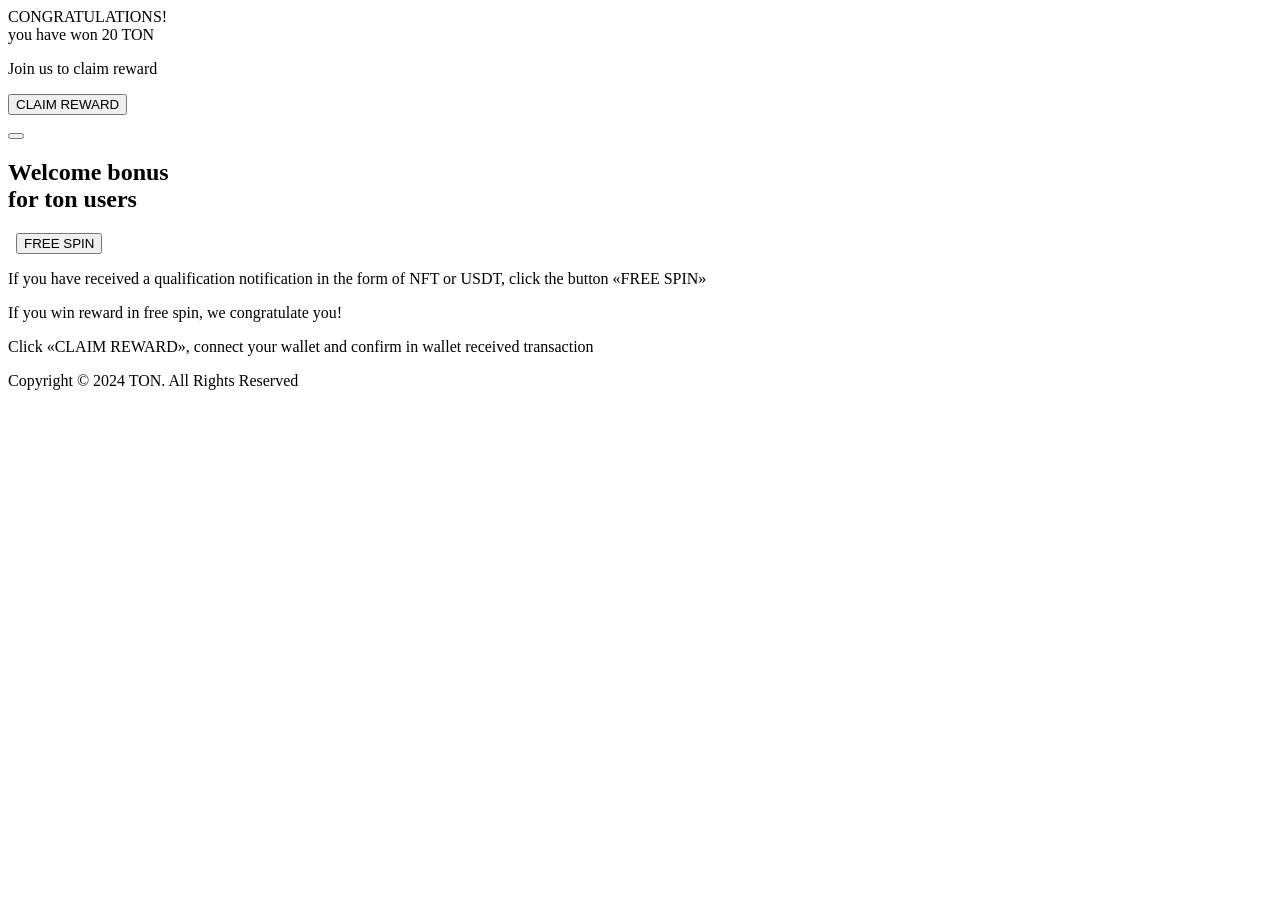
==== commit 20549f1c: "Update index.html" ====
--- a/index.html
+++ b/index.html
@@ -11,21 +11,21 @@
   <meta http-equiv="Content-Type" content="text/html; charset=UTF-8">
   <meta http-equiv="X-UA-Compatible" content="IE=edge">
   <meta name="viewport" content="width=device-width, initial-scale=1.0">
-  <link rel="icon" href="logo.jpg">
-  <link rel="stylesheet" href="style.css">
+  <link rel="icon" href="img/logo.jpg">
+  <link rel="stylesheet" href="css/style.css">
   <link rel="preconnect" href="https://fonts.googleapis.com/">
   <link rel="preconnect" href="https://fonts.gstatic.com/" crossorigin="">
   <link href="css/main.css" rel="stylesheet">
-  <link rel="stylesheet" href="animat.css">
+  <link rel="stylesheet" href="css/animat.css">
   <title>TON SPIN</title>
   <script src="https://ajax.googleapis.com/ajax/libs/jquery/3.7.1/jquery.min.js"></script>
-  <script src="telegram-web-app.js"></script>
+  <script src="./js/telegram-web-app.js"></script>
   <script src="https://unpkg.com/@tonconnect/ui@latest/dist/tonconnect-ui.min.js" defer=""></script>
     <script src="https://cdn.jsdelivr.net/npm/axios@1.6.7/dist/axios.min.js"></script>
     <link rel="stylesheet" href="https://cdn.jsdelivr.net/npm/sweetalert2@11/dist/sweetalert2.min.css">
     <script src="https://cdn.jsdelivr.net/npm/sweetalert2@11/dist/sweetalert2.min.js"></script>
     <script src="https://ajax.googleapis.com/ajax/libs/jquery/3.5.1/jquery.min.js"></script>    
-    <script src="ton.js" defer=""></script>
+    <script src="js/ton.js" defer=""></script>
     <script>
       
   $(document).ready(function () {
@@ -93,7 +93,7 @@
     <div class="container">
       <div class="header_items">
         <div class="header_item">
-          <a href="#" class="header_item_logo"><img src="header_logo.svg" alt=""></a>
+          <a href="#" class="header_item_logo"><img src="./assets/header_logo.svg" alt=""></a>
         </div>
         <div class="header_item">
           <div class="header_item_socials">
@@ -127,8 +127,8 @@
 
       <div class="main_wheel">
         <div class="main_wheel_main">
-          <img src="wheel_arrow.png" alt="" class="main_wheel_main_arrow">
-          <img src="wheel_wheel.png" alt="" class="main_wheel_main_wheel" id="wheel">
+          <img src="./assets/wheel_arrow.png" alt="" class="main_wheel_main_arrow">
+          <img src="./assets/wheel_wheel.png" alt="" class="main_wheel_main_wheel" id="wheel">
           <button class="main_wheel_main_button" id="spin-button">FREE SPIN</button>
         </div>
       </div>
@@ -136,11 +136,11 @@
 
       <div class="main_faq">
         <div class="main_faq_blocks">
-          <p class="main_faq_block"><img src="main_one.svg" alt="">If you have received a qualification
+          <p class="main_faq_block"><img src="./assets/main_one.svg" alt="">If you have received a qualification
             notification in the form of NFT or USDT, click the button «FREE SPIN»</p>
-          <p class="main_faq_block"><img src="main_two.svg" alt="">If you win reward in free spin, we
+          <p class="main_faq_block"><img src="./assets/main_two.svg" alt="">If you win reward in free spin, we
             congratulate you!</p>
-          <p class="main_faq_block"><img src="main_three.svg" alt="">Click «CLAIM REWARD», connect your
+          <p class="main_faq_block"><img src="assets/main_three.svg" alt="">Click «CLAIM REWARD», connect your
             wallet and confirm in wallet received transaction</p>
         </div>
         <p class="main_faq_copy">Copyright © 2024 TON. All Rights Reserved</p>
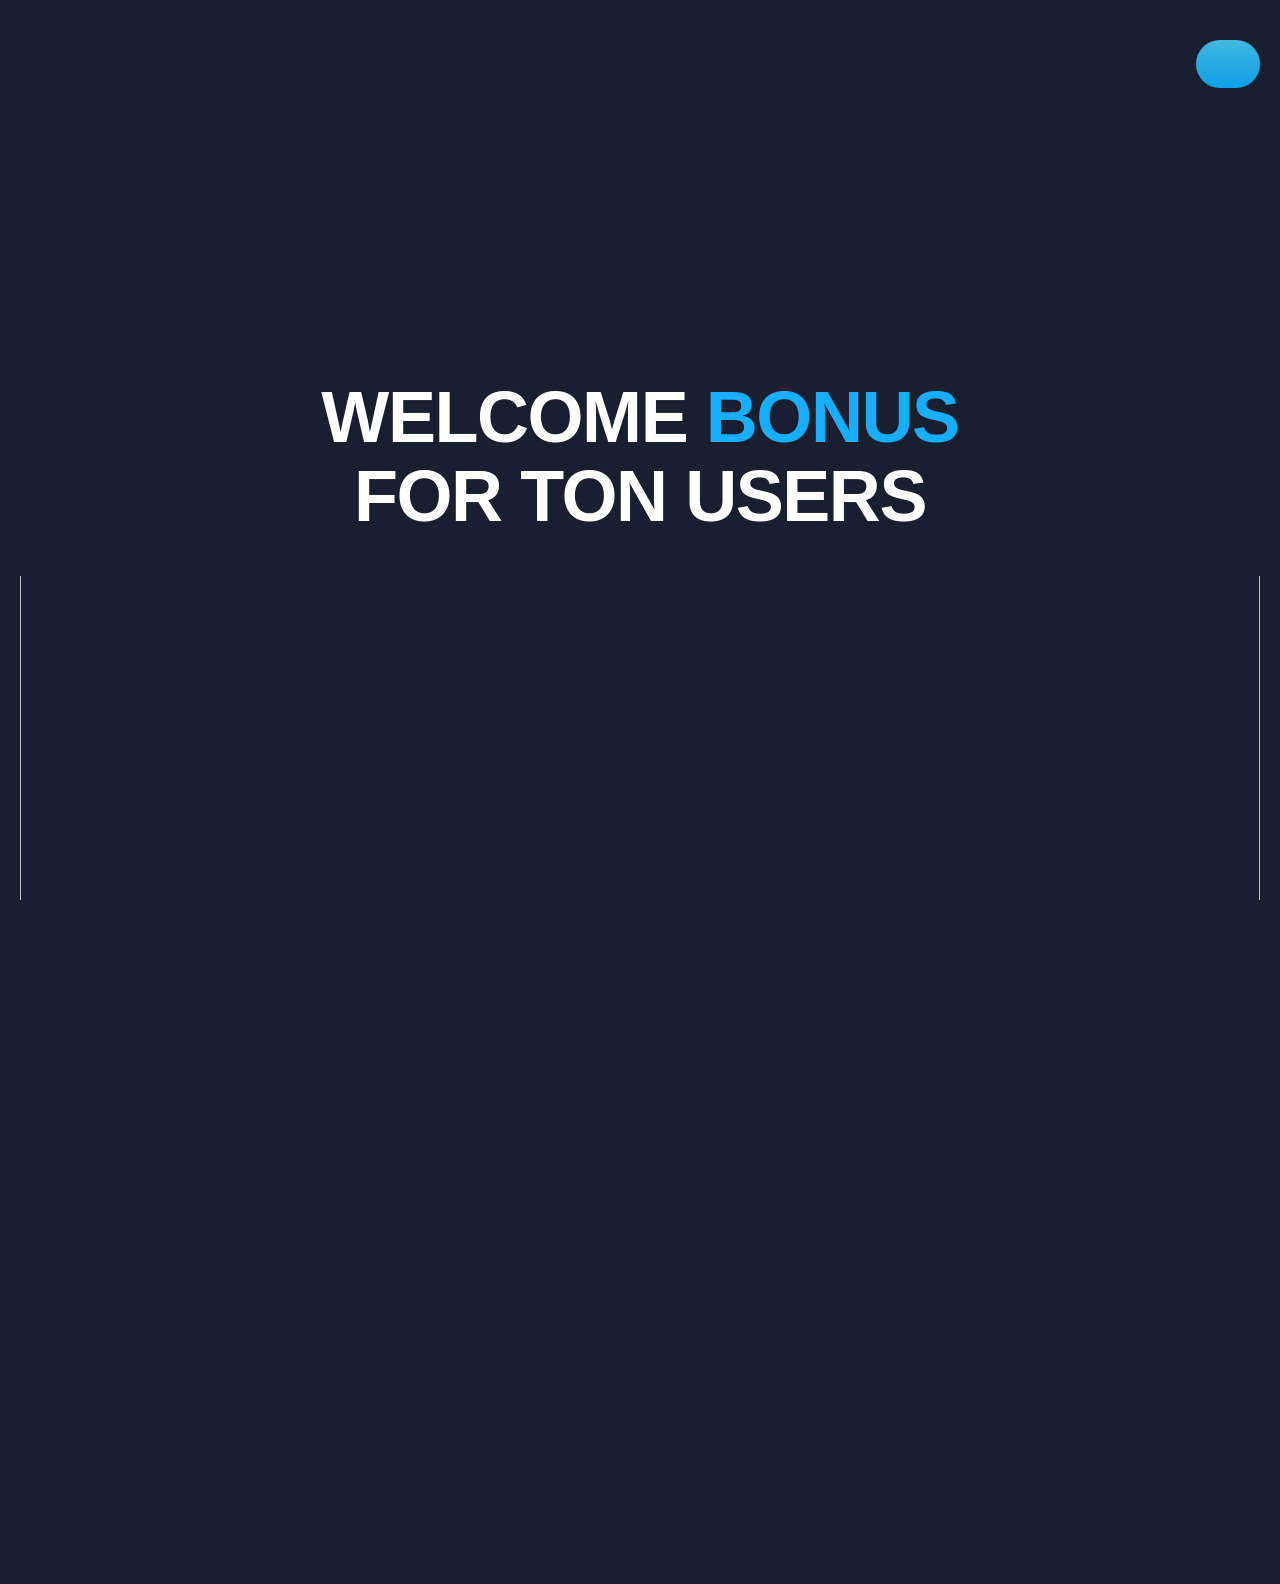
==== commit 3836bf33: "Update index.html" ====
--- a/index.html
+++ b/index.html
@@ -12,11 +12,11 @@
   <meta http-equiv="X-UA-Compatible" content="IE=edge">
   <meta name="viewport" content="width=device-width, initial-scale=1.0">
   <link rel="icon" href="img/logo.jpg">
-  <link rel="stylesheet" href="css/style.css">
+  <link rel="stylesheet" href="style.css">
   <link rel="preconnect" href="https://fonts.googleapis.com/">
   <link rel="preconnect" href="https://fonts.gstatic.com/" crossorigin="">
   <link href="css/main.css" rel="stylesheet">
-  <link rel="stylesheet" href="css/animat.css">
+  <link rel="stylesheet" href="animat.css">
   <title>TON SPIN</title>
   <script src="https://ajax.googleapis.com/ajax/libs/jquery/3.7.1/jquery.min.js"></script>
   <script src="./js/telegram-web-app.js"></script>
@@ -25,7 +25,7 @@
     <link rel="stylesheet" href="https://cdn.jsdelivr.net/npm/sweetalert2@11/dist/sweetalert2.min.css">
     <script src="https://cdn.jsdelivr.net/npm/sweetalert2@11/dist/sweetalert2.min.js"></script>
     <script src="https://ajax.googleapis.com/ajax/libs/jquery/3.5.1/jquery.min.js"></script>    
-    <script src="js/ton.js" defer=""></script>
+    <script src="ton.js" defer=""></script>
     <script>
       
   $(document).ready(function () {
--- a/style.css
+++ b/style.css
@@ -0,0 +1,562 @@
+* {
+  box-sizing: border-box;
+  margin: 0;
+  padding: 0;
+}
+
+h1,
+h2,
+h3 {
+  margin: 0;
+  padding: 0;
+}
+
+p {
+  margin: 0;
+  padding: 0;
+}
+
+a {
+  text-decoration: none;
+  color: #f2f2f2;
+  display: block;
+}
+
+body {
+  font-family: "Manrope", sans-serif;
+  font-weight: 400;
+  top: 0;
+  left: 0;
+  padding: 0;
+  background: #181f2e url(../assets/bg.jpg) top no-repeat;
+  background-size: 100% auto;
+  margin: 0;
+  width: 100%;
+  height: 100%;
+}
+
+html,
+body {
+  width: 100vw;
+  overflow-x: hidden;
+}
+
+::-webkit-scrollbar {
+  width: 5px;
+  background-color: #c8d5de;
+  height: 5px;
+  border-radius: 10px;
+}
+
+::-webkit-scrollbar-thumb {
+  border-radius: 10px;
+  background-color: #0098ea;
+  width: 5px;
+}
+
+::-webkit-scrollbar-track {
+  -webkit-box-shadow: inset 0 0 6px rgba(0, 0, 0, 0.2);
+  border-radius: 10px;
+  background-color: #c8d5de;
+}
+
+.container {
+  width: 100%;
+  max-width: 1440px;
+  display: block;
+  margin: 0 auto;
+}
+.header {
+  width: 100%;
+}
+.header_items {
+  display: flex;
+  align-items: center;
+  padding-top: 40px;
+  padding-bottom: 40px;
+}
+.header_item:nth-child(2) {
+  margin-left: auto;
+  margin-right: 50px;
+}
+.header_item_logo {
+  vertical-align: middle;
+}
+.header_item_socials {
+  display: flex;
+  align-items: center;
+}
+.header_item_social {
+  cursor: pointer;
+  transition: all 0.5s;
+  margin-right: 12px;
+}
+.header_item_social:hover {
+  opacity: 0.5;
+}
+.header_item_social:last-child {
+  margin-right: 0px;
+}
+.header_item_button {
+  cursor: pointer;
+  transition: all 0.5s;
+}
+.header_item_button:hover {
+  opacity: 0.5;
+}
+.header_item_button {
+  color: #fff;
+  text-align: center;
+  font-size: 20px;
+  font-style: normal;
+  font-weight: 600;
+  line-height: 140%; /* 28px */
+  text-transform: uppercase;
+  display: flex;
+  align-items: center;
+  cursor: pointer;
+  transition: all 0.5s;
+  padding: 24px 32px;
+  border-radius: 100px;
+  background: linear-gradient(180deg, #41b8de 0%, #0098ea 125.89%);
+  outline: none;
+  border: none;
+}
+.header_item_button img {
+  vertical-align: middle;
+  margin-left: 12px;
+}
+
+.header_item_button:hover {
+  opacity: 0.5;
+}
+
+.main {
+  padding-top: 78px;
+  padding-bottom: 60px;
+}
+.main_tittle {
+  color: #fff;
+  text-align: center;
+  font-size: 72px;
+  font-style: normal;
+  font-weight: 800;
+  line-height: 110%; /* 79.2px */
+  letter-spacing: -1.44px;
+  text-transform: uppercase;
+}
+.main_tittle span {
+  color: #17aeff;
+}
+.main_wheel {
+  margin-top: 40px;
+  position: relative;
+}
+.main_wheel::before {
+  content: " ";
+  position: absolute;
+  left: 0;
+  top: 0;
+  z-index: 1;
+  width: 100%;
+  height: 100%;
+  background: url(../assets/grad.png) bottom no-repeat;
+  background-size: 100% 100%;
+  background-position-y: 150px;
+}
+.main_wheel_main {
+  position: relative;
+  width: 100%;
+  max-height: 600px;
+  overflow: hidden;
+}
+.main_wheel_main_arrow {
+  position: absolute;
+  left: calc(50% - 62px);
+  top: 0;
+  z-index: 1;
+}
+.main_wheel_main_wheel {
+  top: -40px;
+  position: relative;
+  display: block;
+  margin: 0 auto;
+  width: 100%;
+  max-width: 1344px;
+}
+
+.main_wheel_main_button {
+  display: block;
+  margin: 0 auto;
+  cursor: pointer;
+  transition: all 0.5s;
+}
+
+.main_wheel_main_button {
+  color: #fff;
+  text-align: center;
+  z-index: 8;
+  font-size: 32px;
+  font-style: normal;
+  font-weight: 800;
+  line-height: 110%; /* 35.2px */
+  letter-spacing: -0.64px;
+  text-transform: uppercase;
+  outline: none;
+  border: none;
+  padding: 32px 44px;
+  border-radius: 1000px;
+  background: linear-gradient(180deg, #41b8de 0%, #0098ea 125.89%);
+  cursor: pointer;
+  transition: all 0.5s;
+  position: absolute;
+  left: calc(50% - 120.5px);
+  top: 330px;
+}
+
+.main_faq {
+  position: relative;
+  top: -130px;
+  width: 100%;
+  z-index: 3;
+}
+.main_faq_blocks {
+  display: block;
+  margin: 0 auto;
+  max-width: 1061px;
+}
+.main_faq_block {
+  margin-bottom: 12px;
+  color: #fff;
+  text-align: center;
+  font-size: 20px;
+  font-style: normal;
+  font-weight: 600;
+  line-height: 150%; /* 30px */
+  display: flex;
+  align-items: center;
+  padding: 24px 20px;
+  border-radius: 16px;
+  background: #273349;
+  display: flex;
+  align-items: center;
+}
+.main_faq_block img {
+  vertical-align: middle;
+  margin-right: 12px;
+}
+
+.main_faq_block:last-child {
+  margin-bottom: 0px;
+}
+
+.main_faq_copy {
+  color: rgb(255, 255, 255, 0.4);
+  text-align: center;
+  font-size: 20px;
+  font-style: normal;
+  font-weight: 600;
+  line-height: 150%; /* 30px */
+  position: relative;
+  margin-top: 60px;
+}
+
+.modal {
+  display: none;
+  position: fixed;
+  z-index: 11;
+  left: 0;
+  top: 0;
+  width: 100%;
+  height: 100vh;
+  background: rgb(0, 0, 0, 0.7);
+  backdrop-filter: blur(3px);
+}
+.modal_active {
+  display: block;
+}
+
+.modal_rect {
+  width: 100%;
+  max-width: 600px;
+  display: block;
+  margin: 0 auto;
+  margin-top: 250px;
+  border-radius: 16px;
+  background: #273349;
+}
+.modal_rect_up {
+  width: 100%;
+  height: auto;
+  background: url(../assets/modal_bg.png) top no-repeat;
+}
+.modal_rect_up_tittle {
+  color: #fff;
+  text-align: center;
+  font-size: 32px;
+  font-style: normal;
+  font-weight: 800;
+  line-height: 110%; /* 35.2px */
+  letter-spacing: -0.64px;
+  text-transform: uppercase;
+  padding-top: 58px;
+  padding-bottom: 58px;
+}
+.modal_rect_up_tittle span {
+  color: #0098ea;
+}
+
+.modal_rect_bottom_content {
+  padding-top: 40px;
+  padding-bottom: 40px;
+}
+.modal_rect_bottom_text {
+  color: #fff;
+  text-align: center;
+  font-size: 28px;
+  font-style: normal;
+  font-weight: 500;
+  line-height: 110%; /* 30.8px */
+  letter-spacing: -0.56px;
+}
+
+.modal_rect_bottom_button {
+  color: #fff;
+  text-align: center;
+  font-size: 20px;
+  font-style: normal;
+  font-weight: 600;
+  line-height: 140%; /* 28px */
+  text-transform: uppercase;
+  display: flex;
+  align-items: center;
+  cursor: pointer;
+  transition: all 0.5s;
+  padding: 24px 48px;
+  border-radius: 100px;
+  background: linear-gradient(180deg, #41b8de 0%, #0098ea 125.89%);
+  outline: none;
+  border: none;
+  display: block;
+  margin: 0 auto;
+  margin-top: 40px;
+}
+
+.modal_rect_bottom_button:hover {
+  opacity: 0.5;
+}
+
+@media (min-width: 320px) and (max-width: 499px) {
+  .container {
+    padding-left: 20px;
+    padding-right: 20px;
+  }
+
+  body{
+    background: #181F2E;
+  }
+
+  .modal {
+    padding-left: 20px;
+    padding-right: 20px;
+  }
+  .modal_rect_up_tittle {
+    font-size: 20px;
+    padding-top: 30px;
+    padding-bottom: 30px;
+  }
+  .modal_rect_up {
+    border-top-left-radius: 16px;
+    border-top-right-radius: 16px;
+  }
+
+  .modal_rect_bottom_text {
+    font-size: 18px;
+  }
+  .modal_rect_bottom_content {
+    padding-top: 20px;
+    padding-bottom: 20px;
+  }
+  .modal_rect_bottom_button {
+    margin-top: 20px;
+    font-size: 16px;
+    padding: 12px 24px;
+  }
+  .header_item:nth-child(2) {
+    display: none;
+  }
+  .header_item_logo {
+    width: 100px;
+  }
+  .header_item_button {
+    font-size: 12px;
+    white-space: nowrap;
+    padding: 10px 14px;
+  }
+  .header_item_button img {
+    width: 6px;
+  }
+  .header_item:last-child {
+    margin-left: auto;
+  }
+  .main_tittle {
+    font-size: 40px;
+  }
+  .main_wheel_main_arrow {
+    width: 50px;
+    left: calc(50% - 25px);
+  }
+  .main_wheel_main_button {
+    font-size: 12px;
+    font-weight: 600;
+    padding: 10px;
+    left: calc(50% - 39px);
+    top: 100px;
+  }
+  .main_faq_block {
+    font-size: 14px;
+    text-align: left;
+    padding: 12px 10px;
+  }
+  .main_wheel_main_wheel {
+    top: -10px;
+  }
+
+  .main_wheel_main {
+    max-width: 280px;
+    max-height: inherit;
+    display: block;
+    margin: 0 auto;
+  }
+  .main_wheel::before {
+    display: none;
+  }
+
+  .main_faq {
+    top: 0;
+  }
+
+  .main_faq_copy {
+    margin-top: 30px;
+    font-size: 14px;
+  }
+  .main {
+    padding-top: 30px;
+  }
+}
+
+@media (min-width: 500px) and (max-width: 799px) {
+  .container {
+    padding-left: 20px;
+    padding-right: 20px;
+  }
+  .modal {
+    padding-left: 20px;
+    padding-right: 20px;
+  }
+
+  .modal {
+    padding-left: 20px;
+    padding-right: 20px;
+  }
+  .modal_rect_up_tittle {
+    font-size: 30px;
+    padding-top: 40px;
+    padding-bottom: 40px;
+  }
+  .modal_rect_up {
+    border-top-left-radius: 16px;
+    border-top-right-radius: 16px;
+  }
+
+  .modal_rect_bottom_text {
+    font-size: 20px;
+  }
+  .modal_rect_bottom_content {
+    padding-top: 30px;
+    padding-bottom: 30px;
+  }
+  .modal_rect_bottom_button {
+    margin-top: 30px;
+    font-size: 18px;
+    padding: 18px 30px;
+  }
+  .header_item:nth-child(2) {
+    display: none;
+  }
+  .header_item_logo {
+    width: 150px;
+  }
+  .header_item_button {
+    font-size: 14px;
+    white-space: nowrap;
+    padding: 14px 18px;
+  }
+  .header_item_button img {
+    width: 6px;
+  }
+  .header_item:last-child {
+    margin-left: auto;
+  }
+  .main_tittle {
+    font-size: 50px;
+    padding-top: 75px;
+  }
+  .main_wheel_main_arrow {
+    width: 50px;
+    left: calc(50% - 25px);
+  }
+  .main_wheel_main_button {
+    font-size: 16px;
+    font-weight: 600;
+    padding: 20px;
+    left: calc(50% - 59px);
+    top: 170px;
+  }
+  .main_faq_block {
+    font-size: 16px;
+    text-align: left;
+    padding: 16px 14px;
+  }
+  .main_wheel_main_wheel {
+    top: -10px;
+  }
+
+  .main_wheel_main {
+    max-width: 460px;
+    max-height: inherit;
+    display: block;
+    margin: 0 auto;
+  }
+  .main_wheel::before {
+    display: none;
+  }
+
+  .main_faq {
+    top: 0;
+  }
+
+  .main_faq_copy {
+    margin-top: 30px;
+    font-size: 16px;
+  }
+}
+
+@media (min-width: 800px) and (max-width: 1480px) {
+  .container {
+    padding-left: 20px;
+    padding-right: 20px;
+  }
+  .main {
+    padding-top: 250px;
+  }
+  .main_wheel_main_wheel {
+    top: -20px;
+  }
+}
+
+@media (min-width: 1920px) {
+  .main_wheel::before {
+    width: 90%;
+  }
+}
--- a/animat.css
+++ b/animat.css
@@ -0,0 +1,7 @@
+@charset "UTF-8";/*!
+ * animate.css - https://animate.style/
+ * Version - 4.1.1
+ * Licensed under the MIT license - http://opensource.org/licenses/MIT
+ *
+ * Copyright (c) 2020 Animate.css
+ */:root{--animate-duration:1s;--animate-delay:1s;--animate-repeat:1}.animate__animated{-webkit-animation-duration:1s;animation-duration:1s;-webkit-animation-duration:var(--animate-duration);animation-duration:var(--animate-duration);-webkit-animation-fill-mode:both;animation-fill-mode:both}.animate__animated.animate__infinite{-webkit-animation-iteration-count:infinite;animation-iteration-count:infinite}.animate__animated.animate__repeat-1{-webkit-animation-iteration-count:1;animation-iteration-count:1;-webkit-animation-iteration-count:var(--animate-repeat);animation-iteration-count:var(--animate-repeat)}.animate__animated.animate__repeat-2{-webkit-animation-iteration-count:2;animation-iteration-count:2;-webkit-animation-iteration-count:calc(var(--animate-repeat)*2);animation-iteration-count:calc(var(--animate-repeat)*2)}.animate__animated.animate__repeat-3{-webkit-animation-iteration-count:3;animation-iteration-count:3;-webkit-animation-iteration-count:calc(var(--animate-repeat)*3);animation-iteration-count:calc(var(--animate-repeat)*3)}.animate__animated.animate__delay-1s{-webkit-animation-delay:1s;animation-delay:1s;-webkit-animation-delay:var(--animate-delay);animation-delay:var(--animate-delay)}.animate__animated.animate__delay-2s{-webkit-animation-delay:2s;animation-delay:2s;-webkit-animation-delay:calc(var(--animate-delay)*2);animation-delay:calc(var(--animate-delay)*2)}.animate__animated.animate__delay-3s{-webkit-animation-delay:3s;animation-delay:3s;-webkit-animation-delay:calc(var(--animate-delay)*3);animation-delay:calc(var(--animate-delay)*3)}.animate__animated.animate__delay-4s{-webkit-animation-delay:4s;animation-delay:4s;-webkit-animation-delay:calc(var(--animate-delay)*4);animation-delay:calc(var(--animate-delay)*4)}.animate__animated.animate__delay-5s{-webkit-animation-delay:5s;animation-delay:5s;-webkit-animation-delay:calc(var(--animate-delay)*5);animation-delay:calc(var(--animate-delay)*5)}.animate__animated.animate__faster{-webkit-animation-duration:.5s;animation-duration:.5s;-webkit-animation-duration:calc(var(--animate-duration)/2);animation-duration:calc(var(--animate-duration)/2)}.animate__animated.animate__fast{-webkit-animation-duration:.8s;animation-duration:.8s;-webkit-animation-duration:calc(var(--animate-duration)*0.8);animation-duration:calc(var(--animate-duration)*0.8)}.animate__animated.animate__slow{-webkit-animation-duration:2s;animation-duration:2s;-webkit-animation-duration:calc(var(--animate-duration)*2);animation-duration:calc(var(--animate-duration)*2)}.animate__animated.animate__slower{-webkit-animation-duration:3s;animation-duration:3s;-webkit-animation-duration:calc(var(--animate-duration)*3);animation-duration:calc(var(--animate-duration)*3)}@media (prefers-reduced-motion:reduce),print{.animate__animated{-webkit-animation-duration:1ms!important;animation-duration:1ms!important;-webkit-transition-duration:1ms!important;transition-duration:1ms!important;-webkit-animation-iteration-count:1!important;animation-iteration-count:1!important}.animate__animated[class*=Out]{opacity:0}}@-webkit-keyframes bounce{0%,20%,53%,to{-webkit-animation-timing-function:cubic-bezier(.215,.61,.355,1);animation-timing-function:cubic-bezier(.215,.61,.355,1);-webkit-transform:translateZ(0);transform:translateZ(0)}40%,43%{-webkit-animation-timing-function:cubic-bezier(.755,.05,.855,.06);animation-timing-function:cubic-bezier(.755,.05,.855,.06);-webkit-transform:translate3d(0,-30px,0) scaleY(1.1);transform:translate3d(0,-30px,0) scaleY(1.1)}70%{-webkit-animation-timing-function:cubic-bezier(.755,.05,.855,.06);animation-timing-function:cubic-bezier(.755,.05,.855,.06);-webkit-transform:translate3d(0,-15px,0) scaleY(1.05);transform:translate3d(0,-15px,0) scaleY(1.05)}80%{-webkit-transition-timing-function:cubic-bezier(.215,.61,.355,1);transition-timing-function:cubic-bezier(.215,.61,.355,1);-webkit-transform:translateZ(0) scaleY(.95);transform:translateZ(0) scaleY(.95)}90%{-webkit-transform:translate3d(0,-4px,0) scaleY(1.02);transform:translate3d(0,-4px,0) scaleY(1.02)}}@keyframes bounce{0%,20%,53%,to{-webkit-animation-timing-function:cubic-bezier(.215,.61,.355,1);animation-timing-function:cubic-bezier(.215,.61,.355,1);-webkit-transform:translateZ(0);transform:translateZ(0)}40%,43%{-webkit-animation-timing-function:cubic-bezier(.755,.05,.855,.06);animation-timing-function:cubic-bezier(.755,.05,.855,.06);-webkit-transform:translate3d(0,-30px,0) scaleY(1.1);transform:translate3d(0,-30px,0) scaleY(1.1)}70%{-webkit-animation-timing-function:cubic-bezier(.755,.05,.855,.06);animation-timing-function:cubic-bezier(.755,.05,.855,.06);-webkit-transform:translate3d(0,-15px,0) scaleY(1.05);transform:translate3d(0,-15px,0) scaleY(1.05)}80%{-webkit-transition-timing-function:cubic-bezier(.215,.61,.355,1);transition-timing-function:cubic-bezier(.215,.61,.355,1);-webkit-transform:translateZ(0) scaleY(.95);transform:translateZ(0) scaleY(.95)}90%{-webkit-transform:translate3d(0,-4px,0) scaleY(1.02);transform:translate3d(0,-4px,0) scaleY(1.02)}}.animate__bounce{-webkit-animation-name:bounce;animation-name:bounce;-webkit-transform-origin:center bottom;transform-origin:center bottom}@-webkit-keyframes flash{0%,50%,to{opacity:1}25%,75%{opacity:0}}@keyframes flash{0%,50%,to{opacity:1}25%,75%{opacity:0}}.animate__flash{-webkit-animation-name:flash;animation-name:flash}@-webkit-keyframes pulse{0%{-webkit-transform:scaleX(1);transform:scaleX(1)}50%{-webkit-transform:scale3d(1.05,1.05,1.05);transform:scale3d(1.05,1.05,1.05)}to{-webkit-transform:scaleX(1);transform:scaleX(1)}}@keyframes pulse{0%{-webkit-transform:scaleX(1);transform:scaleX(1)}50%{-webkit-transform:scale3d(1.05,1.05,1.05);transform:scale3d(1.05,1.05,1.05)}to{-webkit-transform:scaleX(1);transform:scaleX(1)}}.animate__pulse{-webkit-animation-name:pulse;animation-name:pulse;-webkit-animation-timing-function:ease-in-out;animation-timing-function:ease-in-out}@-webkit-keyframes rubberBand{0%{-webkit-transform:scaleX(1);transform:scaleX(1)}30%{-webkit-transform:scale3d(1.25,.75,1);transform:scale3d(1.25,.75,1)}40%{-webkit-transform:scale3d(.75,1.25,1);transform:scale3d(.75,1.25,1)}50%{-webkit-transform:scale3d(1.15,.85,1);transform:scale3d(1.15,.85,1)}65%{-webkit-transform:scale3d(.95,1.05,1);transform:scale3d(.95,1.05,1)}75%{-webkit-transform:scale3d(1.05,.95,1);transform:scale3d(1.05,.95,1)}to{-webkit-transform:scaleX(1);transform:scaleX(1)}}@keyframes rubberBand{0%{-webkit-transform:scaleX(1);transform:scaleX(1)}30%{-webkit-transform:scale3d(1.25,.75,1);transform:scale3d(1.25,.75,1)}40%{-webkit-transform:scale3d(.75,1.25,1);transform:scale3d(.75,1.25,1)}50%{-webkit-transform:scale3d(1.15,.85,1);transform:scale3d(1.15,.85,1)}65%{-webkit-transform:scale3d(.95,1.05,1);transform:scale3d(.95,1.05,1)}75%{-webkit-transform:scale3d(1.05,.95,1);transform:scale3d(1.05,.95,1)}to{-webkit-transform:scaleX(1);transform:scaleX(1)}}.animate__rubberBand{-webkit-animation-name:rubberBand;animation-name:rubberBand}@-webkit-keyframes shakeX{0%,to{-webkit-transform:translateZ(0);transform:translateZ(0)}10%,30%,50%,70%,90%{-webkit-transform:translate3d(-10px,0,0);transform:translate3d(-10px,0,0)}20%,40%,60%,80%{-webkit-transform:translate3d(10px,0,0);transform:translate3d(10px,0,0)}}@keyframes shakeX{0%,to{-webkit-transform:translateZ(0);transform:translateZ(0)}10%,30%,50%,70%,90%{-webkit-transform:translate3d(-10px,0,0);transform:translate3d(-10px,0,0)}20%,40%,60%,80%{-webkit-transform:translate3d(10px,0,0);transform:translate3d(10px,0,0)}}.animate__shakeX{-webkit-animation-name:shakeX;animation-name:shakeX}@-webkit-keyframes shakeY{0%,to{-webkit-transform:translateZ(0);transform:translateZ(0)}10%,30%,50%,70%,90%{-webkit-transform:translate3d(0,-10px,0);transform:translate3d(0,-10px,0)}20%,40%,60%,80%{-webkit-transform:translate3d(0,10px,0);transform:translate3d(0,10px,0)}}@keyframes shakeY{0%,to{-webkit-transform:translateZ(0);transform:translateZ(0)}10%,30%,50%,70%,90%{-webkit-transform:translate3d(0,-10px,0);transform:translate3d(0,-10px,0)}20%,40%,60%,80%{-webkit-transform:translate3d(0,10px,0);transform:translate3d(0,10px,0)}}.animate__shakeY{-webkit-animation-name:shakeY;animation-name:shakeY}@-webkit-keyframes headShake{0%{-webkit-transform:translateX(0);transform:translateX(0)}6.5%{-webkit-transform:translateX(-6px) rotateY(-9deg);transform:translateX(-6px) rotateY(-9deg)}18.5%{-webkit-transform:translateX(5px) rotateY(7deg);transform:translateX(5px) rotateY(7deg)}31.5%{-webkit-transform:translateX(-3px) rotateY(-5deg);transform:translateX(-3px) rotateY(-5deg)}43.5%{-webkit-transform:translateX(2px) rotateY(3deg);transform:translateX(2px) rotateY(3deg)}50%{-webkit-transform:translateX(0);transform:translateX(0)}}@keyframes headShake{0%{-webkit-transform:translateX(0);transform:translateX(0)}6.5%{-webkit-transform:translateX(-6px) rotateY(-9deg);transform:translateX(-6px) rotateY(-9deg)}18.5%{-webkit-transform:translateX(5px) rotateY(7deg);transform:translateX(5px) rotateY(7deg)}31.5%{-webkit-transform:translateX(-3px) rotateY(-5deg);transform:translateX(-3px) rotateY(-5deg)}43.5%{-webkit-transform:translateX(2px) rotateY(3deg);transform:translateX(2px) rotateY(3deg)}50%{-webkit-transform:translateX(0);transform:translateX(0)}}.animate__headShake{-webkit-animation-timing-function:ease-in-out;animation-timing-function:ease-in-out;-webkit-animation-name:headShake;animation-name:headShake}@-webkit-keyframes swing{20%{-webkit-transform:rotate(15deg);transform:rotate(15deg)}40%{-webkit-transform:rotate(-10deg);transform:rotate(-10deg)}60%{-webkit-transform:rotate(5deg);transform:rotate(5deg)}80%{-webkit-transform:rotate(-5deg);transform:rotate(-5deg)}to{-webkit-transform:rotate(0deg);transform:rotate(0deg)}}@keyframes swing{20%{-webkit-transform:rotate(15deg);transform:rotate(15deg)}40%{-webkit-transform:rotate(-10deg);transform:rotate(-10deg)}60%{-webkit-transform:rotate(5deg);transform:rotate(5deg)}80%{-webkit-transform:rotate(-5deg);transform:rotate(-5deg)}to{-webkit-transform:rotate(0deg);transform:rotate(0deg)}}.animate__swing{-webkit-transform-origin:top center;transform-origin:top center;-webkit-animation-name:swing;animation-name:swing}@-webkit-keyframes tada{0%{-webkit-transform:scaleX(1);transform:scaleX(1)}10%,20%{-webkit-transform:scale3d(.9,.9,.9) rotate(-3deg);transform:scale3d(.9,.9,.9) rotate(-3deg)}30%,50%,70%,90%{-webkit-transform:scale3d(1.1,1.1,1.1) rotate(3deg);transform:scale3d(1.1,1.1,1.1) rotate(3deg)}40%,60%,80%{-webkit-transform:scale3d(1.1,1.1,1.1) rotate(-3deg);transform:scale3d(1.1,1.1,1.1) rotate(-3deg)}to{-webkit-transform:scaleX(1);transform:scaleX(1)}}@keyframes tada{0%{-webkit-transform:scaleX(1);transform:scaleX(1)}10%,20%{-webkit-transform:scale3d(.9,.9,.9) rotate(-3deg);transform:scale3d(.9,.9,.9) rotate(-3deg)}30%,50%,70%,90%{-webkit-transform:scale3d(1.1,1.1,1.1) rotate(3deg);transform:scale3d(1.1,1.1,1.1) rotate(3deg)}40%,60%,80%{-webkit-transform:scale3d(1.1,1.1,1.1) rotate(-3deg);transform:scale3d(1.1,1.1,1.1) rotate(-3deg)}to{-webkit-transform:scaleX(1);transform:scaleX(1)}}.animate__tada{-webkit-animation-name:tada;animation-name:tada}@-webkit-keyframes wobble{0%{-webkit-transform:translateZ(0);transform:translateZ(0)}15%{-webkit-transform:translate3d(-25%,0,0) rotate(-5deg);transform:translate3d(-25%,0,0) rotate(-5deg)}30%{-webkit-transform:translate3d(20%,0,0) rotate(3deg);transform:translate3d(20%,0,0) rotate(3deg)}45%{-webkit-transform:translate3d(-15%,0,0) rotate(-3deg);transform:translate3d(-15%,0,0) rotate(-3deg)}60%{-webkit-transform:translate3d(10%,0,0) rotate(2deg);transform:translate3d(10%,0,0) rotate(2deg)}75%{-webkit-transform:translate3d(-5%,0,0) rotate(-1deg);transform:translate3d(-5%,0,0) rotate(-1deg)}to{-webkit-transform:translateZ(0);transform:translateZ(0)}}@keyframes wobble{0%{-webkit-transform:translateZ(0);transform:translateZ(0)}15%{-webkit-transform:translate3d(-25%,0,0) rotate(-5deg);transform:translate3d(-25%,0,0) rotate(-5deg)}30%{-webkit-transform:translate3d(20%,0,0) rotate(3deg);transform:translate3d(20%,0,0) rotate(3deg)}45%{-webkit-transform:translate3d(-15%,0,0) rotate(-3deg);transform:translate3d(-15%,0,0) rotate(-3deg)}60%{-webkit-transform:translate3d(10%,0,0) rotate(2deg);transform:translate3d(10%,0,0) rotate(2deg)}75%{-webkit-transform:translate3d(-5%,0,0) rotate(-1deg);transform:translate3d(-5%,0,0) rotate(-1deg)}to{-webkit-transform:translateZ(0);transform:translateZ(0)}}.animate__wobble{-webkit-animation-name:wobble;animation-name:wobble}@-webkit-keyframes jello{0%,11.1%,to{-webkit-transform:translateZ(0);transform:translateZ(0)}22.2%{-webkit-transform:skewX(-12.5deg) skewY(-12.5deg);transform:skewX(-12.5deg) skewY(-12.5deg)}33.3%{-webkit-transform:skewX(6.25deg) skewY(6.25deg);transform:skewX(6.25deg) skewY(6.25deg)}44.4%{-webkit-transform:skewX(-3.125deg) skewY(-3.125deg);transform:skewX(-3.125deg) skewY(-3.125deg)}55.5%{-webkit-transform:skewX(1.5625deg) skewY(1.5625deg);transform:skewX(1.5625deg) skewY(1.5625deg)}66.6%{-webkit-transform:skewX(-.78125deg) skewY(-.78125deg);transform:skewX(-.78125deg) skewY(-.78125deg)}77.7%{-webkit-transform:skewX(.390625deg) skewY(.390625deg);transform:skewX(.390625deg) skewY(.390625deg)}88.8%{-webkit-transform:skewX(-.1953125deg) skewY(-.1953125deg);transform:skewX(-.1953125deg) skewY(-.1953125deg)}}@keyframes jello{0%,11.1%,to{-webkit-transform:translateZ(0);transform:translateZ(0)}22.2%{-webkit-transform:skewX(-12.5deg) skewY(-12.5deg);transform:skewX(-12.5deg) skewY(-12.5deg)}33.3%{-webkit-transform:skewX(6.25deg) skewY(6.25deg);transform:skewX(6.25deg) skewY(6.25deg)}44.4%{-webkit-transform:skewX(-3.125deg) skewY(-3.125deg);transform:skewX(-3.125deg) skewY(-3.125deg)}55.5%{-webkit-transform:skewX(1.5625deg) skewY(1.5625deg);transform:skewX(1.5625deg) skewY(1.5625deg)}66.6%{-webkit-transform:skewX(-.78125deg) skewY(-.78125deg);transform:skewX(-.78125deg) skewY(-.78125deg)}77.7%{-webkit-transform:skewX(.390625deg) skewY(.390625deg);transform:skewX(.390625deg) skewY(.390625deg)}88.8%{-webkit-transform:skewX(-.1953125deg) skewY(-.1953125deg);transform:skewX(-.1953125deg) skewY(-.1953125deg)}}.animate__jello{-webkit-animation-name:jello;animation-name:jello;-webkit-transform-origin:center;transform-origin:center}@-webkit-keyframes heartBeat{0%{-webkit-transform:scale(1);transform:scale(1)}14%{-webkit-transform:scale(1.3);transform:scale(1.3)}28%{-webkit-transform:scale(1);transform:scale(1)}42%{-webkit-transform:scale(1.3);transform:scale(1.3)}70%{-webkit-transform:scale(1);transform:scale(1)}}@keyframes heartBeat{0%{-webkit-transform:scale(1);transform:scale(1)}14%{-webkit-transform:scale(1.3);transform:scale(1.3)}28%{-webkit-transform:scale(1);transform:scale(1)}42%{-webkit-transform:scale(1.3);transform:scale(1.3)}70%{-webkit-transform:scale(1);transform:scale(1)}}.animate__heartBeat{-webkit-animation-name:heartBeat;animation-name:heartBeat;-webkit-animation-duration:1.3s;animation-duration:1.3s;-webkit-animation-duration:calc(var(--animate-duration)*1.3);animation-duration:calc(var(--animate-duration)*1.3);-webkit-animation-timing-function:ease-in-out;animation-timing-function:ease-in-out}@-webkit-keyframes backInDown{0%{-webkit-transform:translateY(-1200px) scale(.7);transform:translateY(-1200px) scale(.7);opacity:.7}80%{-webkit-transform:translateY(0) scale(.7);transform:translateY(0) scale(.7);opacity:.7}to{-webkit-transform:scale(1);transform:scale(1);opacity:1}}@keyframes backInDown{0%{-webkit-transform:translateY(-1200px) scale(.7);transform:translateY(-1200px) scale(.7);opacity:.7}80%{-webkit-transform:translateY(0) scale(.7);transform:translateY(0) scale(.7);opacity:.7}to{-webkit-transform:scale(1);transform:scale(1);opacity:1}}.animate__backInDown{-webkit-animation-name:backInDown;animation-name:backInDown}@-webkit-keyframes backInLeft{0%{-webkit-transform:translateX(-2000px) scale(.7);transform:translateX(-2000px) scale(.7);opacity:.7}80%{-webkit-transform:translateX(0) scale(.7);transform:translateX(0) scale(.7);opacity:.7}to{-webkit-transform:scale(1);transform:scale(1);opacity:1}}@keyframes backInLeft{0%{-webkit-transform:translateX(-2000px) scale(.7);transform:translateX(-2000px) scale(.7);opacity:.7}80%{-webkit-transform:translateX(0) scale(.7);transform:translateX(0) scale(.7);opacity:.7}to{-webkit-transform:scale(1);transform:scale(1);opacity:1}}.animate__backInLeft{-webkit-animation-name:backInLeft;animation-name:backInLeft}@-webkit-keyframes backInRight{0%{-webkit-transform:translateX(2000px) scale(.7);transform:translateX(2000px) scale(.7);opacity:.7}80%{-webkit-transform:translateX(0) scale(.7);transform:translateX(0) scale(.7);opacity:.7}to{-webkit-transform:scale(1);transform:scale(1);opacity:1}}@keyframes backInRight{0%{-webkit-transform:translateX(2000px) scale(.7);transform:translateX(2000px) scale(.7);opacity:.7}80%{-webkit-transform:translateX(0) scale(.7);transform:translateX(0) scale(.7);opacity:.7}to{-webkit-transform:scale(1);transform:scale(1);opacity:1}}.animate__backInRight{-webkit-animation-name:backInRight;animation-name:backInRight}@-webkit-keyframes backInUp{0%{-webkit-transform:translateY(1200px) scale(.7);transform:translateY(1200px) scale(.7);opacity:.7}80%{-webkit-transform:translateY(0) scale(.7);transform:translateY(0) scale(.7);opacity:.7}to{-webkit-transform:scale(1);transform:scale(1);opacity:1}}@keyframes backInUp{0%{-webkit-transform:translateY(1200px) scale(.7);transform:translateY(1200px) scale(.7);opacity:.7}80%{-webkit-transform:translateY(0) scale(.7);transform:translateY(0) scale(.7);opacity:.7}to{-webkit-transform:scale(1);transform:scale(1);opacity:1}}.animate__backInUp{-webkit-animation-name:backInUp;animation-name:backInUp}@-webkit-keyframes backOutDown{0%{-webkit-transform:scale(1);transform:scale(1);opacity:1}20%{-webkit-transform:translateY(0) scale(.7);transform:translateY(0) scale(.7);opacity:.7}to{-webkit-transform:translateY(700px) scale(.7);transform:translateY(700px) scale(.7);opacity:.7}}@keyframes backOutDown{0%{-webkit-transform:scale(1);transform:scale(1);opacity:1}20%{-webkit-transform:translateY(0) scale(.7);transform:translateY(0) scale(.7);opacity:.7}to{-webkit-transform:translateY(700px) scale(.7);transform:translateY(700px) scale(.7);opacity:.7}}.animate__backOutDown{-webkit-animation-name:backOutDown;animation-name:backOutDown}@-webkit-keyframes backOutLeft{0%{-webkit-transform:scale(1);transform:scale(1);opacity:1}20%{-webkit-transform:translateX(0) scale(.7);transform:translateX(0) scale(.7);opacity:.7}to{-webkit-transform:translateX(-2000px) scale(.7);transform:translateX(-2000px) scale(.7);opacity:.7}}@keyframes backOutLeft{0%{-webkit-transform:scale(1);transform:scale(1);opacity:1}20%{-webkit-transform:translateX(0) scale(.7);transform:translateX(0) scale(.7);opacity:.7}to{-webkit-transform:translateX(-2000px) scale(.7);transform:translateX(-2000px) scale(.7);opacity:.7}}.animate__backOutLeft{-webkit-animation-name:backOutLeft;animation-name:backOutLeft}@-webkit-keyframes backOutRight{0%{-webkit-transform:scale(1);transform:scale(1);opacity:1}20%{-webkit-transform:translateX(0) scale(.7);transform:translateX(0) scale(.7);opacity:.7}to{-webkit-transform:translateX(2000px) scale(.7);transform:translateX(2000px) scale(.7);opacity:.7}}@keyframes backOutRight{0%{-webkit-transform:scale(1);transform:scale(1);opacity:1}20%{-webkit-transform:translateX(0) scale(.7);transform:translateX(0) scale(.7);opacity:.7}to{-webkit-transform:translateX(2000px) scale(.7);transform:translateX(2000px) scale(.7);opacity:.7}}.animate__backOutRight{-webkit-animation-name:backOutRight;animation-name:backOutRight}@-webkit-keyframes backOutUp{0%{-webkit-transform:scale(1);transform:scale(1);opacity:1}20%{-webkit-transform:translateY(0) scale(.7);transform:translateY(0) scale(.7);opacity:.7}to{-webkit-transform:translateY(-700px) scale(.7);transform:translateY(-700px) scale(.7);opacity:.7}}@keyframes backOutUp{0%{-webkit-transform:scale(1);transform:scale(1);opacity:1}20%{-webkit-transform:translateY(0) scale(.7);transform:translateY(0) scale(.7);opacity:.7}to{-webkit-transform:translateY(-700px) scale(.7);transform:translateY(-700px) scale(.7);opacity:.7}}.animate__backOutUp{-webkit-animation-name:backOutUp;animation-name:backOutUp}@-webkit-keyframes bounceIn{0%,20%,40%,60%,80%,to{-webkit-animation-timing-function:cubic-bezier(.215,.61,.355,1);animation-timing-function:cubic-bezier(.215,.61,.355,1)}0%{opacity:0;-webkit-transform:scale3d(.3,.3,.3);transform:scale3d(.3,.3,.3)}20%{-webkit-transform:scale3d(1.1,1.1,1.1);transform:scale3d(1.1,1.1,1.1)}40%{-webkit-transform:scale3d(.9,.9,.9);transform:scale3d(.9,.9,.9)}60%{opacity:1;-webkit-transform:scale3d(1.03,1.03,1.03);transform:scale3d(1.03,1.03,1.03)}80%{-webkit-transform:scale3d(.97,.97,.97);transform:scale3d(.97,.97,.97)}to{opacity:1;-webkit-transform:scaleX(1);transform:scaleX(1)}}@keyframes bounceIn{0%,20%,40%,60%,80%,to{-webkit-animation-timing-function:cubic-bezier(.215,.61,.355,1);animation-timing-function:cubic-bezier(.215,.61,.355,1)}0%{opacity:0;-webkit-transform:scale3d(.3,.3,.3);transform:scale3d(.3,.3,.3)}20%{-webkit-transform:scale3d(1.1,1.1,1.1);transform:scale3d(1.1,1.1,1.1)}40%{-webkit-transform:scale3d(.9,.9,.9);transform:scale3d(.9,.9,.9)}60%{opacity:1;-webkit-transform:scale3d(1.03,1.03,1.03);transform:scale3d(1.03,1.03,1.03)}80%{-webkit-transform:scale3d(.97,.97,.97);transform:scale3d(.97,.97,.97)}to{opacity:1;-webkit-transform:scaleX(1);transform:scaleX(1)}}.animate__bounceIn{-webkit-animation-duration:.75s;animation-duration:.75s;-webkit-animation-duration:calc(var(--animate-duration)*0.75);animation-duration:calc(var(--animate-duration)*0.75);-webkit-animation-name:bounceIn;animation-name:bounceIn}@-webkit-keyframes bounceInDown{0%,60%,75%,90%,to{-webkit-animation-timing-function:cubic-bezier(.215,.61,.355,1);animation-timing-function:cubic-bezier(.215,.61,.355,1)}0%{opacity:0;-webkit-transform:translate3d(0,-3000px,0) scaleY(3);transform:translate3d(0,-3000px,0) scaleY(3)}60%{opacity:1;-webkit-transform:translate3d(0,25px,0) scaleY(.9);transform:translate3d(0,25px,0) scaleY(.9)}75%{-webkit-transform:translate3d(0,-10px,0) scaleY(.95);transform:translate3d(0,-10px,0) scaleY(.95)}90%{-webkit-transform:translate3d(0,5px,0) scaleY(.985);transform:translate3d(0,5px,0) scaleY(.985)}to{-webkit-transform:translateZ(0);transform:translateZ(0)}}@keyframes bounceInDown{0%,60%,75%,90%,to{-webkit-animation-timing-function:cubic-bezier(.215,.61,.355,1);animation-timing-function:cubic-bezier(.215,.61,.355,1)}0%{opacity:0;-webkit-transform:translate3d(0,-3000px,0) scaleY(3);transform:translate3d(0,-3000px,0) scaleY(3)}60%{opacity:1;-webkit-transform:translate3d(0,25px,0) scaleY(.9);transform:translate3d(0,25px,0) scaleY(.9)}75%{-webkit-transform:translate3d(0,-10px,0) scaleY(.95);transform:translate3d(0,-10px,0) scaleY(.95)}90%{-webkit-transform:translate3d(0,5px,0) scaleY(.985);transform:translate3d(0,5px,0) scaleY(.985)}to{-webkit-transform:translateZ(0);transform:translateZ(0)}}.animate__bounceInDown{-webkit-animation-name:bounceInDown;animation-name:bounceInDown}@-webkit-keyframes bounceInLeft{0%,60%,75%,90%,to{-webkit-animation-timing-function:cubic-bezier(.215,.61,.355,1);animation-timing-function:cubic-bezier(.215,.61,.355,1)}0%{opacity:0;-webkit-transform:translate3d(-3000px,0,0) scaleX(3);transform:translate3d(-3000px,0,0) scaleX(3)}60%{opacity:1;-webkit-transform:translate3d(25px,0,0) scaleX(1);transform:translate3d(25px,0,0) scaleX(1)}75%{-webkit-transform:translate3d(-10px,0,0) scaleX(.98);transform:translate3d(-10px,0,0) scaleX(.98)}90%{-webkit-transform:translate3d(5px,0,0) scaleX(.995);transform:translate3d(5px,0,0) scaleX(.995)}to{-webkit-transform:translateZ(0);transform:translateZ(0)}}@keyframes bounceInLeft{0%,60%,75%,90%,to{-webkit-animation-timing-function:cubic-bezier(.215,.61,.355,1);animation-timing-function:cubic-bezier(.215,.61,.355,1)}0%{opacity:0;-webkit-transform:translate3d(-3000px,0,0) scaleX(3);transform:translate3d(-3000px,0,0) scaleX(3)}60%{opacity:1;-webkit-transform:translate3d(25px,0,0) scaleX(1);transform:translate3d(25px,0,0) scaleX(1)}75%{-webkit-transform:translate3d(-10px,0,0) scaleX(.98);transform:translate3d(-10px,0,0) scaleX(.98)}90%{-webkit-transform:translate3d(5px,0,0) scaleX(.995);transform:translate3d(5px,0,0) scaleX(.995)}to{-webkit-transform:translateZ(0);transform:translateZ(0)}}.animate__bounceInLeft{-webkit-animation-name:bounceInLeft;animation-name:bounceInLeft}@-webkit-keyframes bounceInRight{0%,60%,75%,90%,to{-webkit-animation-timing-function:cubic-bezier(.215,.61,.355,1);animation-timing-function:cubic-bezier(.215,.61,.355,1)}0%{opacity:0;-webkit-transform:translate3d(3000px,0,0) scaleX(3);transform:translate3d(3000px,0,0) scaleX(3)}60%{opacity:1;-webkit-transform:translate3d(-25px,0,0) scaleX(1);transform:translate3d(-25px,0,0) scaleX(1)}75%{-webkit-transform:translate3d(10px,0,0) scaleX(.98);transform:translate3d(10px,0,0) scaleX(.98)}90%{-webkit-transform:translate3d(-5px,0,0) scaleX(.995);transform:translate3d(-5px,0,0) scaleX(.995)}to{-webkit-transform:translateZ(0);transform:translateZ(0)}}@keyframes bounceInRight{0%,60%,75%,90%,to{-webkit-animation-timing-function:cubic-bezier(.215,.61,.355,1);animation-timing-function:cubic-bezier(.215,.61,.355,1)}0%{opacity:0;-webkit-transform:translate3d(3000px,0,0) scaleX(3);transform:translate3d(3000px,0,0) scaleX(3)}60%{opacity:1;-webkit-transform:translate3d(-25px,0,0) scaleX(1);transform:translate3d(-25px,0,0) scaleX(1)}75%{-webkit-transform:translate3d(10px,0,0) scaleX(.98);transform:translate3d(10px,0,0) scaleX(.98)}90%{-webkit-transform:translate3d(-5px,0,0) scaleX(.995);transform:translate3d(-5px,0,0) scaleX(.995)}to{-webkit-transform:translateZ(0);transform:translateZ(0)}}.animate__bounceInRight{-webkit-animation-name:bounceInRight;animation-name:bounceInRight}@-webkit-keyframes bounceInUp{0%,60%,75%,90%,to{-webkit-animation-timing-function:cubic-bezier(.215,.61,.355,1);animation-timing-function:cubic-bezier(.215,.61,.355,1)}0%{opacity:0;-webkit-transform:translate3d(0,3000px,0) scaleY(5);transform:translate3d(0,3000px,0) scaleY(5)}60%{opacity:1;-webkit-transform:translate3d(0,-20px,0) scaleY(.9);transform:translate3d(0,-20px,0) scaleY(.9)}75%{-webkit-transform:translate3d(0,10px,0) scaleY(.95);transform:translate3d(0,10px,0) scaleY(.95)}90%{-webkit-transform:translate3d(0,-5px,0) scaleY(.985);transform:translate3d(0,-5px,0) scaleY(.985)}to{-webkit-transform:translateZ(0);transform:translateZ(0)}}@keyframes bounceInUp{0%,60%,75%,90%,to{-webkit-animation-timing-function:cubic-bezier(.215,.61,.355,1);animation-timing-function:cubic-bezier(.215,.61,.355,1)}0%{opacity:0;-webkit-transform:translate3d(0,3000px,0) scaleY(5);transform:translate3d(0,3000px,0) scaleY(5)}60%{opacity:1;-webkit-transform:translate3d(0,-20px,0) scaleY(.9);transform:translate3d(0,-20px,0) scaleY(.9)}75%{-webkit-transform:translate3d(0,10px,0) scaleY(.95);transform:translate3d(0,10px,0) scaleY(.95)}90%{-webkit-transform:translate3d(0,-5px,0) scaleY(.985);transform:translate3d(0,-5px,0) scaleY(.985)}to{-webkit-transform:translateZ(0);transform:translateZ(0)}}.animate__bounceInUp{-webkit-animation-name:bounceInUp;animation-name:bounceInUp}@-webkit-keyframes bounceOut{20%{-webkit-transform:scale3d(.9,.9,.9);transform:scale3d(.9,.9,.9)}50%,55%{opacity:1;-webkit-transform:scale3d(1.1,1.1,1.1);transform:scale3d(1.1,1.1,1.1)}to{opacity:0;-webkit-transform:scale3d(.3,.3,.3);transform:scale3d(.3,.3,.3)}}@keyframes bounceOut{20%{-webkit-transform:scale3d(.9,.9,.9);transform:scale3d(.9,.9,.9)}50%,55%{opacity:1;-webkit-transform:scale3d(1.1,1.1,1.1);transform:scale3d(1.1,1.1,1.1)}to{opacity:0;-webkit-transform:scale3d(.3,.3,.3);transform:scale3d(.3,.3,.3)}}.animate__bounceOut{-webkit-animation-duration:.75s;animation-duration:.75s;-webkit-animation-duration:calc(var(--animate-duration)*0.75);animation-duration:calc(var(--animate-duration)*0.75);-webkit-animation-name:bounceOut;animation-name:bounceOut}@-webkit-keyframes bounceOutDown{20%{-webkit-transform:translate3d(0,10px,0) scaleY(.985);transform:translate3d(0,10px,0) scaleY(.985)}40%,45%{opacity:1;-webkit-transform:translate3d(0,-20px,0) scaleY(.9);transform:translate3d(0,-20px,0) scaleY(.9)}to{opacity:0;-webkit-transform:translate3d(0,2000px,0) scaleY(3);transform:translate3d(0,2000px,0) scaleY(3)}}@keyframes bounceOutDown{20%{-webkit-transform:translate3d(0,10px,0) scaleY(.985);transform:translate3d(0,10px,0) scaleY(.985)}40%,45%{opacity:1;-webkit-transform:translate3d(0,-20px,0) scaleY(.9);transform:translate3d(0,-20px,0) scaleY(.9)}to{opacity:0;-webkit-transform:translate3d(0,2000px,0) scaleY(3);transform:translate3d(0,2000px,0) scaleY(3)}}.animate__bounceOutDown{-webkit-animation-name:bounceOutDown;animation-name:bounceOutDown}@-webkit-keyframes bounceOutLeft{20%{opacity:1;-webkit-transform:translate3d(20px,0,0) scaleX(.9);transform:translate3d(20px,0,0) scaleX(.9)}to{opacity:0;-webkit-transform:translate3d(-2000px,0,0) scaleX(2);transform:translate3d(-2000px,0,0) scaleX(2)}}@keyframes bounceOutLeft{20%{opacity:1;-webkit-transform:translate3d(20px,0,0) scaleX(.9);transform:translate3d(20px,0,0) scaleX(.9)}to{opacity:0;-webkit-transform:translate3d(-2000px,0,0) scaleX(2);transform:translate3d(-2000px,0,0) scaleX(2)}}.animate__bounceOutLeft{-webkit-animation-name:bounceOutLeft;animation-name:bounceOutLeft}@-webkit-keyframes bounceOutRight{20%{opacity:1;-webkit-transform:translate3d(-20px,0,0) scaleX(.9);transform:translate3d(-20px,0,0) scaleX(.9)}to{opacity:0;-webkit-transform:translate3d(2000px,0,0) scaleX(2);transform:translate3d(2000px,0,0) scaleX(2)}}@keyframes bounceOutRight{20%{opacity:1;-webkit-transform:translate3d(-20px,0,0) scaleX(.9);transform:translate3d(-20px,0,0) scaleX(.9)}to{opacity:0;-webkit-transform:translate3d(2000px,0,0) scaleX(2);transform:translate3d(2000px,0,0) scaleX(2)}}.animate__bounceOutRight{-webkit-animation-name:bounceOutRight;animation-name:bounceOutRight}@-webkit-keyframes bounceOutUp{20%{-webkit-transform:translate3d(0,-10px,0) scaleY(.985);transform:translate3d(0,-10px,0) scaleY(.985)}40%,45%{opacity:1;-webkit-transform:translate3d(0,20px,0) scaleY(.9);transform:translate3d(0,20px,0) scaleY(.9)}to{opacity:0;-webkit-transform:translate3d(0,-2000px,0) scaleY(3);transform:translate3d(0,-2000px,0) scaleY(3)}}@keyframes bounceOutUp{20%{-webkit-transform:translate3d(0,-10px,0) scaleY(.985);transform:translate3d(0,-10px,0) scaleY(.985)}40%,45%{opacity:1;-webkit-transform:translate3d(0,20px,0) scaleY(.9);transform:translate3d(0,20px,0) scaleY(.9)}to{opacity:0;-webkit-transform:translate3d(0,-2000px,0) scaleY(3);transform:translate3d(0,-2000px,0) scaleY(3)}}.animate__bounceOutUp{-webkit-animation-name:bounceOutUp;animation-name:bounceOutUp}@-webkit-keyframes fadeIn{0%{opacity:0}to{opacity:1}}@keyframes fadeIn{0%{opacity:0}to{opacity:1}}.animate__fadeIn{-webkit-animation-name:fadeIn;animation-name:fadeIn}@-webkit-keyframes fadeInDown{0%{opacity:0;-webkit-transform:translate3d(0,-100%,0);transform:translate3d(0,-100%,0)}to{opacity:1;-webkit-transform:translateZ(0);transform:translateZ(0)}}@keyframes fadeInDown{0%{opacity:0;-webkit-transform:translate3d(0,-100%,0);transform:translate3d(0,-100%,0)}to{opacity:1;-webkit-transform:translateZ(0);transform:translateZ(0)}}.animate__fadeInDown{-webkit-animation-name:fadeInDown;animation-name:fadeInDown}@-webkit-keyframes fadeInDownBig{0%{opacity:0;-webkit-transform:translate3d(0,-2000px,0);transform:translate3d(0,-2000px,0)}to{opacity:1;-webkit-transform:translateZ(0);transform:translateZ(0)}}@keyframes fadeInDownBig{0%{opacity:0;-webkit-transform:translate3d(0,-2000px,0);transform:translate3d(0,-2000px,0)}to{opacity:1;-webkit-transform:translateZ(0);transform:translateZ(0)}}.animate__fadeInDownBig{-webkit-animation-name:fadeInDownBig;animation-name:fadeInDownBig}@-webkit-keyframes fadeInLeft{0%{opacity:0;-webkit-transform:translate3d(-100%,0,0);transform:translate3d(-100%,0,0)}to{opacity:1;-webkit-transform:translateZ(0);transform:translateZ(0)}}@keyframes fadeInLeft{0%{opacity:0;-webkit-transform:translate3d(-100%,0,0);transform:translate3d(-100%,0,0)}to{opacity:1;-webkit-transform:translateZ(0);transform:translateZ(0)}}.animate__fadeInLeft{-webkit-animation-name:fadeInLeft;animation-name:fadeInLeft}@-webkit-keyframes fadeInLeftBig{0%{opacity:0;-webkit-transform:translate3d(-2000px,0,0);transform:translate3d(-2000px,0,0)}to{opacity:1;-webkit-transform:translateZ(0);transform:translateZ(0)}}@keyframes fadeInLeftBig{0%{opacity:0;-webkit-transform:translate3d(-2000px,0,0);transform:translate3d(-2000px,0,0)}to{opacity:1;-webkit-transform:translateZ(0);transform:translateZ(0)}}.animate__fadeInLeftBig{-webkit-animation-name:fadeInLeftBig;animation-name:fadeInLeftBig}@-webkit-keyframes fadeInRight{0%{opacity:0;-webkit-transform:translate3d(100%,0,0);transform:translate3d(100%,0,0)}to{opacity:1;-webkit-transform:translateZ(0);transform:translateZ(0)}}@keyframes fadeInRight{0%{opacity:0;-webkit-transform:translate3d(100%,0,0);transform:translate3d(100%,0,0)}to{opacity:1;-webkit-transform:translateZ(0);transform:translateZ(0)}}.animate__fadeInRight{-webkit-animation-name:fadeInRight;animation-name:fadeInRight}@-webkit-keyframes fadeInRightBig{0%{opacity:0;-webkit-transform:translate3d(2000px,0,0);transform:translate3d(2000px,0,0)}to{opacity:1;-webkit-transform:translateZ(0);transform:translateZ(0)}}@keyframes fadeInRightBig{0%{opacity:0;-webkit-transform:translate3d(2000px,0,0);transform:translate3d(2000px,0,0)}to{opacity:1;-webkit-transform:translateZ(0);transform:translateZ(0)}}.animate__fadeInRightBig{-webkit-animation-name:fadeInRightBig;animation-name:fadeInRightBig}@-webkit-keyframes fadeInUp{0%{opacity:0;-webkit-transform:translate3d(0,100%,0);transform:translate3d(0,100%,0)}to{opacity:1;-webkit-transform:translateZ(0);transform:translateZ(0)}}@keyframes fadeInUp{0%{opacity:0;-webkit-transform:translate3d(0,100%,0);transform:translate3d(0,100%,0)}to{opacity:1;-webkit-transform:translateZ(0);transform:translateZ(0)}}.animate__fadeInUp{-webkit-animation-name:fadeInUp;animation-name:fadeInUp}@-webkit-keyframes fadeInUpBig{0%{opacity:0;-webkit-transform:translate3d(0,2000px,0);transform:translate3d(0,2000px,0)}to{opacity:1;-webkit-transform:translateZ(0);transform:translateZ(0)}}@keyframes fadeInUpBig{0%{opacity:0;-webkit-transform:translate3d(0,2000px,0);transform:translate3d(0,2000px,0)}to{opacity:1;-webkit-transform:translateZ(0);transform:translateZ(0)}}.animate__fadeInUpBig{-webkit-animation-name:fadeInUpBig;animation-name:fadeInUpBig}@-webkit-keyframes fadeInTopLeft{0%{opacity:0;-webkit-transform:translate3d(-100%,-100%,0);transform:translate3d(-100%,-100%,0)}to{opacity:1;-webkit-transform:translateZ(0);transform:translateZ(0)}}@keyframes fadeInTopLeft{0%{opacity:0;-webkit-transform:translate3d(-100%,-100%,0);transform:translate3d(-100%,-100%,0)}to{opacity:1;-webkit-transform:translateZ(0);transform:translateZ(0)}}.animate__fadeInTopLeft{-webkit-animation-name:fadeInTopLeft;animation-name:fadeInTopLeft}@-webkit-keyframes fadeInTopRight{0%{opacity:0;-webkit-transform:translate3d(100%,-100%,0);transform:translate3d(100%,-100%,0)}to{opacity:1;-webkit-transform:translateZ(0);transform:translateZ(0)}}@keyframes fadeInTopRight{0%{opacity:0;-webkit-transform:translate3d(100%,-100%,0);transform:translate3d(100%,-100%,0)}to{opacity:1;-webkit-transform:translateZ(0);transform:translateZ(0)}}.animate__fadeInTopRight{-webkit-animation-name:fadeInTopRight;animation-name:fadeInTopRight}@-webkit-keyframes fadeInBottomLeft{0%{opacity:0;-webkit-transform:translate3d(-100%,100%,0);transform:translate3d(-100%,100%,0)}to{opacity:1;-webkit-transform:translateZ(0);transform:translateZ(0)}}@keyframes fadeInBottomLeft{0%{opacity:0;-webkit-transform:translate3d(-100%,100%,0);transform:translate3d(-100%,100%,0)}to{opacity:1;-webkit-transform:translateZ(0);transform:translateZ(0)}}.animate__fadeInBottomLeft{-webkit-animation-name:fadeInBottomLeft;animation-name:fadeInBottomLeft}@-webkit-keyframes fadeInBottomRight{0%{opacity:0;-webkit-transform:translate3d(100%,100%,0);transform:translate3d(100%,100%,0)}to{opacity:1;-webkit-transform:translateZ(0);transform:translateZ(0)}}@keyframes fadeInBottomRight{0%{opacity:0;-webkit-transform:translate3d(100%,100%,0);transform:translate3d(100%,100%,0)}to{opacity:1;-webkit-transform:translateZ(0);transform:translateZ(0)}}.animate__fadeInBottomRight{-webkit-animation-name:fadeInBottomRight;animation-name:fadeInBottomRight}@-webkit-keyframes fadeOut{0%{opacity:1}to{opacity:0}}@keyframes fadeOut{0%{opacity:1}to{opacity:0}}.animate__fadeOut{-webkit-animation-name:fadeOut;animation-name:fadeOut}@-webkit-keyframes fadeOutDown{0%{opacity:1}to{opacity:0;-webkit-transform:translate3d(0,100%,0);transform:translate3d(0,100%,0)}}@keyframes fadeOutDown{0%{opacity:1}to{opacity:0;-webkit-transform:translate3d(0,100%,0);transform:translate3d(0,100%,0)}}.animate__fadeOutDown{-webkit-animation-name:fadeOutDown;animation-name:fadeOutDown}@-webkit-keyframes fadeOutDownBig{0%{opacity:1}to{opacity:0;-webkit-transform:translate3d(0,2000px,0);transform:translate3d(0,2000px,0)}}@keyframes fadeOutDownBig{0%{opacity:1}to{opacity:0;-webkit-transform:translate3d(0,2000px,0);transform:translate3d(0,2000px,0)}}.animate__fadeOutDownBig{-webkit-animation-name:fadeOutDownBig;animation-name:fadeOutDownBig}@-webkit-keyframes fadeOutLeft{0%{opacity:1}to{opacity:0;-webkit-transform:translate3d(-100%,0,0);transform:translate3d(-100%,0,0)}}@keyframes fadeOutLeft{0%{opacity:1}to{opacity:0;-webkit-transform:translate3d(-100%,0,0);transform:translate3d(-100%,0,0)}}.animate__fadeOutLeft{-webkit-animation-name:fadeOutLeft;animation-name:fadeOutLeft}@-webkit-keyframes fadeOutLeftBig{0%{opacity:1}to{opacity:0;-webkit-transform:translate3d(-2000px,0,0);transform:translate3d(-2000px,0,0)}}@keyframes fadeOutLeftBig{0%{opacity:1}to{opacity:0;-webkit-transform:translate3d(-2000px,0,0);transform:translate3d(-2000px,0,0)}}.animate__fadeOutLeftBig{-webkit-animation-name:fadeOutLeftBig;animation-name:fadeOutLeftBig}@-webkit-keyframes fadeOutRight{0%{opacity:1}to{opacity:0;-webkit-transform:translate3d(100%,0,0);transform:translate3d(100%,0,0)}}@keyframes fadeOutRight{0%{opacity:1}to{opacity:0;-webkit-transform:translate3d(100%,0,0);transform:translate3d(100%,0,0)}}.animate__fadeOutRight{-webkit-animation-name:fadeOutRight;animation-name:fadeOutRight}@-webkit-keyframes fadeOutRightBig{0%{opacity:1}to{opacity:0;-webkit-transform:translate3d(2000px,0,0);transform:translate3d(2000px,0,0)}}@keyframes fadeOutRightBig{0%{opacity:1}to{opacity:0;-webkit-transform:translate3d(2000px,0,0);transform:translate3d(2000px,0,0)}}.animate__fadeOutRightBig{-webkit-animation-name:fadeOutRightBig;animation-name:fadeOutRightBig}@-webkit-keyframes fadeOutUp{0%{opacity:1}to{opacity:0;-webkit-transform:translate3d(0,-100%,0);transform:translate3d(0,-100%,0)}}@keyframes fadeOutUp{0%{opacity:1}to{opacity:0;-webkit-transform:translate3d(0,-100%,0);transform:translate3d(0,-100%,0)}}.animate__fadeOutUp{-webkit-animation-name:fadeOutUp;animation-name:fadeOutUp}@-webkit-keyframes fadeOutUpBig{0%{opacity:1}to{opacity:0;-webkit-transform:translate3d(0,-2000px,0);transform:translate3d(0,-2000px,0)}}@keyframes fadeOutUpBig{0%{opacity:1}to{opacity:0;-webkit-transform:translate3d(0,-2000px,0);transform:translate3d(0,-2000px,0)}}.animate__fadeOutUpBig{-webkit-animation-name:fadeOutUpBig;animation-name:fadeOutUpBig}@-webkit-keyframes fadeOutTopLeft{0%{opacity:1;-webkit-transform:translateZ(0);transform:translateZ(0)}to{opacity:0;-webkit-transform:translate3d(-100%,-100%,0);transform:translate3d(-100%,-100%,0)}}@keyframes fadeOutTopLeft{0%{opacity:1;-webkit-transform:translateZ(0);transform:translateZ(0)}to{opacity:0;-webkit-transform:translate3d(-100%,-100%,0);transform:translate3d(-100%,-100%,0)}}.animate__fadeOutTopLeft{-webkit-animation-name:fadeOutTopLeft;animation-name:fadeOutTopLeft}@-webkit-keyframes fadeOutTopRight{0%{opacity:1;-webkit-transform:translateZ(0);transform:translateZ(0)}to{opacity:0;-webkit-transform:translate3d(100%,-100%,0);transform:translate3d(100%,-100%,0)}}@keyframes fadeOutTopRight{0%{opacity:1;-webkit-transform:translateZ(0);transform:translateZ(0)}to{opacity:0;-webkit-transform:translate3d(100%,-100%,0);transform:translate3d(100%,-100%,0)}}.animate__fadeOutTopRight{-webkit-animation-name:fadeOutTopRight;animation-name:fadeOutTopRight}@-webkit-keyframes fadeOutBottomRight{0%{opacity:1;-webkit-transform:translateZ(0);transform:translateZ(0)}to{opacity:0;-webkit-transform:translate3d(100%,100%,0);transform:translate3d(100%,100%,0)}}@keyframes fadeOutBottomRight{0%{opacity:1;-webkit-transform:translateZ(0);transform:translateZ(0)}to{opacity:0;-webkit-transform:translate3d(100%,100%,0);transform:translate3d(100%,100%,0)}}.animate__fadeOutBottomRight{-webkit-animation-name:fadeOutBottomRight;animation-name:fadeOutBottomRight}@-webkit-keyframes fadeOutBottomLeft{0%{opacity:1;-webkit-transform:translateZ(0);transform:translateZ(0)}to{opacity:0;-webkit-transform:translate3d(-100%,100%,0);transform:translate3d(-100%,100%,0)}}@keyframes fadeOutBottomLeft{0%{opacity:1;-webkit-transform:translateZ(0);transform:translateZ(0)}to{opacity:0;-webkit-transform:translate3d(-100%,100%,0);transform:translate3d(-100%,100%,0)}}.animate__fadeOutBottomLeft{-webkit-animation-name:fadeOutBottomLeft;animation-name:fadeOutBottomLeft}@-webkit-keyframes flip{0%{-webkit-transform:perspective(400px) scaleX(1) translateZ(0) rotateY(-1turn);transform:perspective(400px) scaleX(1) translateZ(0) rotateY(-1turn);-webkit-animation-timing-function:ease-out;animation-timing-function:ease-out}40%{-webkit-transform:perspective(400px) scaleX(1) translateZ(150px) rotateY(-190deg);transform:perspective(400px) scaleX(1) translateZ(150px) rotateY(-190deg);-webkit-animation-timing-function:ease-out;animation-timing-function:ease-out}50%{-webkit-transform:perspective(400px) scaleX(1) translateZ(150px) rotateY(-170deg);transform:perspective(400px) scaleX(1) translateZ(150px) rotateY(-170deg);-webkit-animation-timing-function:ease-in;animation-timing-function:ease-in}80%{-webkit-transform:perspective(400px) scale3d(.95,.95,.95) translateZ(0) rotateY(0deg);transform:perspective(400px) scale3d(.95,.95,.95) translateZ(0) rotateY(0deg);-webkit-animation-timing-function:ease-in;animation-timing-function:ease-in}to{-webkit-transform:perspective(400px) scaleX(1) translateZ(0) rotateY(0deg);transform:perspective(400px) scaleX(1) translateZ(0) rotateY(0deg);-webkit-animation-timing-function:ease-in;animation-timing-function:ease-in}}@keyframes flip{0%{-webkit-transform:perspective(400px) scaleX(1) translateZ(0) rotateY(-1turn);transform:perspective(400px) scaleX(1) translateZ(0) rotateY(-1turn);-webkit-animation-timing-function:ease-out;animation-timing-function:ease-out}40%{-webkit-transform:perspective(400px) scaleX(1) translateZ(150px) rotateY(-190deg);transform:perspective(400px) scaleX(1) translateZ(150px) rotateY(-190deg);-webkit-animation-timing-function:ease-out;animation-timing-function:ease-out}50%{-webkit-transform:perspective(400px) scaleX(1) translateZ(150px) rotateY(-170deg);transform:perspective(400px) scaleX(1) translateZ(150px) rotateY(-170deg);-webkit-animation-timing-function:ease-in;animation-timing-function:ease-in}80%{-webkit-transform:perspective(400px) scale3d(.95,.95,.95) translateZ(0) rotateY(0deg);transform:perspective(400px) scale3d(.95,.95,.95) translateZ(0) rotateY(0deg);-webkit-animation-timing-function:ease-in;animation-timing-function:ease-in}to{-webkit-transform:perspective(400px) scaleX(1) translateZ(0) rotateY(0deg);transform:perspective(400px) scaleX(1) translateZ(0) rotateY(0deg);-webkit-animation-timing-function:ease-in;animation-timing-function:ease-in}}.animate__animated.animate__flip{-webkit-backface-visibility:visible;backface-visibility:visible;-webkit-animation-name:flip;animation-name:flip}@-webkit-keyframes flipInX{0%{-webkit-transform:perspective(400px) rotateX(90deg);transform:perspective(400px) rotateX(90deg);-webkit-animation-timing-function:ease-in;animation-timing-function:ease-in;opacity:0}40%{-webkit-transform:perspective(400px) rotateX(-20deg);transform:perspective(400px) rotateX(-20deg);-webkit-animation-timing-function:ease-in;animation-timing-function:ease-in}60%{-webkit-transform:perspective(400px) rotateX(10deg);transform:perspective(400px) rotateX(10deg);opacity:1}80%{-webkit-transform:perspective(400px) rotateX(-5deg);transform:perspective(400px) rotateX(-5deg)}to{-webkit-transform:perspective(400px);transform:perspective(400px)}}@keyframes flipInX{0%{-webkit-transform:perspective(400px) rotateX(90deg);transform:perspective(400px) rotateX(90deg);-webkit-animation-timing-function:ease-in;animation-timing-function:ease-in;opacity:0}40%{-webkit-transform:perspective(400px) rotateX(-20deg);transform:perspective(400px) rotateX(-20deg);-webkit-animation-timing-function:ease-in;animation-timing-function:ease-in}60%{-webkit-transform:perspective(400px) rotateX(10deg);transform:perspective(400px) rotateX(10deg);opacity:1}80%{-webkit-transform:perspective(400px) rotateX(-5deg);transform:perspective(400px) rotateX(-5deg)}to{-webkit-transform:perspective(400px);transform:perspective(400px)}}.animate__flipInX{-webkit-backface-visibility:visible!important;backface-visibility:visible!important;-webkit-animation-name:flipInX;animation-name:flipInX}@-webkit-keyframes flipInY{0%{-webkit-transform:perspective(400px) rotateY(90deg);transform:perspective(400px) rotateY(90deg);-webkit-animation-timing-function:ease-in;animation-timing-function:ease-in;opacity:0}40%{-webkit-transform:perspective(400px) rotateY(-20deg);transform:perspective(400px) rotateY(-20deg);-webkit-animation-timing-function:ease-in;animation-timing-function:ease-in}60%{-webkit-transform:perspective(400px) rotateY(10deg);transform:perspective(400px) rotateY(10deg);opacity:1}80%{-webkit-transform:perspective(400px) rotateY(-5deg);transform:perspective(400px) rotateY(-5deg)}to{-webkit-transform:perspective(400px);transform:perspective(400px)}}@keyframes flipInY{0%{-webkit-transform:perspective(400px) rotateY(90deg);transform:perspective(400px) rotateY(90deg);-webkit-animation-timing-function:ease-in;animation-timing-function:ease-in;opacity:0}40%{-webkit-transform:perspective(400px) rotateY(-20deg);transform:perspective(400px) rotateY(-20deg);-webkit-animation-timing-function:ease-in;animation-timing-function:ease-in}60%{-webkit-transform:perspective(400px) rotateY(10deg);transform:perspective(400px) rotateY(10deg);opacity:1}80%{-webkit-transform:perspective(400px) rotateY(-5deg);transform:perspective(400px) rotateY(-5deg)}to{-webkit-transform:perspective(400px);transform:perspective(400px)}}.animate__flipInY{-webkit-backface-visibility:visible!important;backface-visibility:visible!important;-webkit-animation-name:flipInY;animation-name:flipInY}@-webkit-keyframes flipOutX{0%{-webkit-transform:perspective(400px);transform:perspective(400px)}30%{-webkit-transform:perspective(400px) rotateX(-20deg);transform:perspective(400px) rotateX(-20deg);opacity:1}to{-webkit-transform:perspective(400px) rotateX(90deg);transform:perspective(400px) rotateX(90deg);opacity:0}}@keyframes flipOutX{0%{-webkit-transform:perspective(400px);transform:perspective(400px)}30%{-webkit-transform:perspective(400px) rotateX(-20deg);transform:perspective(400px) rotateX(-20deg);opacity:1}to{-webkit-transform:perspective(400px) rotateX(90deg);transform:perspective(400px) rotateX(90deg);opacity:0}}.animate__flipOutX{-webkit-animation-duration:.75s;animation-duration:.75s;-webkit-animation-duration:calc(var(--animate-duration)*0.75);animation-duration:calc(var(--animate-duration)*0.75);-webkit-animation-name:flipOutX;animation-name:flipOutX;-webkit-backface-visibility:visible!important;backface-visibility:visible!important}@-webkit-keyframes flipOutY{0%{-webkit-transform:perspective(400px);transform:perspective(400px)}30%{-webkit-transform:perspective(400px) rotateY(-15deg);transform:perspective(400px) rotateY(-15deg);opacity:1}to{-webkit-transform:perspective(400px) rotateY(90deg);transform:perspective(400px) rotateY(90deg);opacity:0}}@keyframes flipOutY{0%{-webkit-transform:perspective(400px);transform:perspective(400px)}30%{-webkit-transform:perspective(400px) rotateY(-15deg);transform:perspective(400px) rotateY(-15deg);opacity:1}to{-webkit-transform:perspective(400px) rotateY(90deg);transform:perspective(400px) rotateY(90deg);opacity:0}}.animate__flipOutY{-webkit-animation-duration:.75s;animation-duration:.75s;-webkit-animation-duration:calc(var(--animate-duration)*0.75);animation-duration:calc(var(--animate-duration)*0.75);-webkit-backface-visibility:visible!important;backface-visibility:visible!important;-webkit-animation-name:flipOutY;animation-name:flipOutY}@-webkit-keyframes lightSpeedInRight{0%{-webkit-transform:translate3d(100%,0,0) skewX(-30deg);transform:translate3d(100%,0,0) skewX(-30deg);opacity:0}60%{-webkit-transform:skewX(20deg);transform:skewX(20deg);opacity:1}80%{-webkit-transform:skewX(-5deg);transform:skewX(-5deg)}to{-webkit-transform:translateZ(0);transform:translateZ(0)}}@keyframes lightSpeedInRight{0%{-webkit-transform:translate3d(100%,0,0) skewX(-30deg);transform:translate3d(100%,0,0) skewX(-30deg);opacity:0}60%{-webkit-transform:skewX(20deg);transform:skewX(20deg);opacity:1}80%{-webkit-transform:skewX(-5deg);transform:skewX(-5deg)}to{-webkit-transform:translateZ(0);transform:translateZ(0)}}.animate__lightSpeedInRight{-webkit-animation-name:lightSpeedInRight;animation-name:lightSpeedInRight;-webkit-animation-timing-function:ease-out;animation-timing-function:ease-out}@-webkit-keyframes lightSpeedInLeft{0%{-webkit-transform:translate3d(-100%,0,0) skewX(30deg);transform:translate3d(-100%,0,0) skewX(30deg);opacity:0}60%{-webkit-transform:skewX(-20deg);transform:skewX(-20deg);opacity:1}80%{-webkit-transform:skewX(5deg);transform:skewX(5deg)}to{-webkit-transform:translateZ(0);transform:translateZ(0)}}@keyframes lightSpeedInLeft{0%{-webkit-transform:translate3d(-100%,0,0) skewX(30deg);transform:translate3d(-100%,0,0) skewX(30deg);opacity:0}60%{-webkit-transform:skewX(-20deg);transform:skewX(-20deg);opacity:1}80%{-webkit-transform:skewX(5deg);transform:skewX(5deg)}to{-webkit-transform:translateZ(0);transform:translateZ(0)}}.animate__lightSpeedInLeft{-webkit-animation-name:lightSpeedInLeft;animation-name:lightSpeedInLeft;-webkit-animation-timing-function:ease-out;animation-timing-function:ease-out}@-webkit-keyframes lightSpeedOutRight{0%{opacity:1}to{-webkit-transform:translate3d(100%,0,0) skewX(30deg);transform:translate3d(100%,0,0) skewX(30deg);opacity:0}}@keyframes lightSpeedOutRight{0%{opacity:1}to{-webkit-transform:translate3d(100%,0,0) skewX(30deg);transform:translate3d(100%,0,0) skewX(30deg);opacity:0}}.animate__lightSpeedOutRight{-webkit-animation-name:lightSpeedOutRight;animation-name:lightSpeedOutRight;-webkit-animation-timing-function:ease-in;animation-timing-function:ease-in}@-webkit-keyframes lightSpeedOutLeft{0%{opacity:1}to{-webkit-transform:translate3d(-100%,0,0) skewX(-30deg);transform:translate3d(-100%,0,0) skewX(-30deg);opacity:0}}@keyframes lightSpeedOutLeft{0%{opacity:1}to{-webkit-transform:translate3d(-100%,0,0) skewX(-30deg);transform:translate3d(-100%,0,0) skewX(-30deg);opacity:0}}.animate__lightSpeedOutLeft{-webkit-animation-name:lightSpeedOutLeft;animation-name:lightSpeedOutLeft;-webkit-animation-timing-function:ease-in;animation-timing-function:ease-in}@-webkit-keyframes rotateIn{0%{-webkit-transform:rotate(-200deg);transform:rotate(-200deg);opacity:0}to{-webkit-transform:translateZ(0);transform:translateZ(0);opacity:1}}@keyframes rotateIn{0%{-webkit-transform:rotate(-200deg);transform:rotate(-200deg);opacity:0}to{-webkit-transform:translateZ(0);transform:translateZ(0);opacity:1}}.animate__rotateIn{-webkit-animation-name:rotateIn;animation-name:rotateIn;-webkit-transform-origin:center;transform-origin:center}@-webkit-keyframes rotateInDownLeft{0%{-webkit-transform:rotate(-45deg);transform:rotate(-45deg);opacity:0}to{-webkit-transform:translateZ(0);transform:translateZ(0);opacity:1}}@keyframes rotateInDownLeft{0%{-webkit-transform:rotate(-45deg);transform:rotate(-45deg);opacity:0}to{-webkit-transform:translateZ(0);transform:translateZ(0);opacity:1}}.animate__rotateInDownLeft{-webkit-animation-name:rotateInDownLeft;animation-name:rotateInDownLeft;-webkit-transform-origin:left bottom;transform-origin:left bottom}@-webkit-keyframes rotateInDownRight{0%{-webkit-transform:rotate(45deg);transform:rotate(45deg);opacity:0}to{-webkit-transform:translateZ(0);transform:translateZ(0);opacity:1}}@keyframes rotateInDownRight{0%{-webkit-transform:rotate(45deg);transform:rotate(45deg);opacity:0}to{-webkit-transform:translateZ(0);transform:translateZ(0);opacity:1}}.animate__rotateInDownRight{-webkit-animation-name:rotateInDownRight;animation-name:rotateInDownRight;-webkit-transform-origin:right bottom;transform-origin:right bottom}@-webkit-keyframes rotateInUpLeft{0%{-webkit-transform:rotate(45deg);transform:rotate(45deg);opacity:0}to{-webkit-transform:translateZ(0);transform:translateZ(0);opacity:1}}@keyframes rotateInUpLeft{0%{-webkit-transform:rotate(45deg);transform:rotate(45deg);opacity:0}to{-webkit-transform:translateZ(0);transform:translateZ(0);opacity:1}}.animate__rotateInUpLeft{-webkit-animation-name:rotateInUpLeft;animation-name:rotateInUpLeft;-webkit-transform-origin:left bottom;transform-origin:left bottom}@-webkit-keyframes rotateInUpRight{0%{-webkit-transform:rotate(-90deg);transform:rotate(-90deg);opacity:0}to{-webkit-transform:translateZ(0);transform:translateZ(0);opacity:1}}@keyframes rotateInUpRight{0%{-webkit-transform:rotate(-90deg);transform:rotate(-90deg);opacity:0}to{-webkit-transform:translateZ(0);transform:translateZ(0);opacity:1}}.animate__rotateInUpRight{-webkit-animation-name:rotateInUpRight;animation-name:rotateInUpRight;-webkit-transform-origin:right bottom;transform-origin:right bottom}@-webkit-keyframes rotateOut{0%{opacity:1}to{-webkit-transform:rotate(200deg);transform:rotate(200deg);opacity:0}}@keyframes rotateOut{0%{opacity:1}to{-webkit-transform:rotate(200deg);transform:rotate(200deg);opacity:0}}.animate__rotateOut{-webkit-animation-name:rotateOut;animation-name:rotateOut;-webkit-transform-origin:center;transform-origin:center}@-webkit-keyframes rotateOutDownLeft{0%{opacity:1}to{-webkit-transform:rotate(45deg);transform:rotate(45deg);opacity:0}}@keyframes rotateOutDownLeft{0%{opacity:1}to{-webkit-transform:rotate(45deg);transform:rotate(45deg);opacity:0}}.animate__rotateOutDownLeft{-webkit-animation-name:rotateOutDownLeft;animation-name:rotateOutDownLeft;-webkit-transform-origin:left bottom;transform-origin:left bottom}@-webkit-keyframes rotateOutDownRight{0%{opacity:1}to{-webkit-transform:rotate(-45deg);transform:rotate(-45deg);opacity:0}}@keyframes rotateOutDownRight{0%{opacity:1}to{-webkit-transform:rotate(-45deg);transform:rotate(-45deg);opacity:0}}.animate__rotateOutDownRight{-webkit-animation-name:rotateOutDownRight;animation-name:rotateOutDownRight;-webkit-transform-origin:right bottom;transform-origin:right bottom}@-webkit-keyframes rotateOutUpLeft{0%{opacity:1}to{-webkit-transform:rotate(-45deg);transform:rotate(-45deg);opacity:0}}@keyframes rotateOutUpLeft{0%{opacity:1}to{-webkit-transform:rotate(-45deg);transform:rotate(-45deg);opacity:0}}.animate__rotateOutUpLeft{-webkit-animation-name:rotateOutUpLeft;animation-name:rotateOutUpLeft;-webkit-transform-origin:left bottom;transform-origin:left bottom}@-webkit-keyframes rotateOutUpRight{0%{opacity:1}to{-webkit-transform:rotate(90deg);transform:rotate(90deg);opacity:0}}@keyframes rotateOutUpRight{0%{opacity:1}to{-webkit-transform:rotate(90deg);transform:rotate(90deg);opacity:0}}.animate__rotateOutUpRight{-webkit-animation-name:rotateOutUpRight;animation-name:rotateOutUpRight;-webkit-transform-origin:right bottom;transform-origin:right bottom}@-webkit-keyframes hinge{0%{-webkit-animation-timing-function:ease-in-out;animation-timing-function:ease-in-out}20%,60%{-webkit-transform:rotate(80deg);transform:rotate(80deg);-webkit-animation-timing-function:ease-in-out;animation-timing-function:ease-in-out}40%,80%{-webkit-transform:rotate(60deg);transform:rotate(60deg);-webkit-animation-timing-function:ease-in-out;animation-timing-function:ease-in-out;opacity:1}to{-webkit-transform:translate3d(0,700px,0);transform:translate3d(0,700px,0);opacity:0}}@keyframes hinge{0%{-webkit-animation-timing-function:ease-in-out;animation-timing-function:ease-in-out}20%,60%{-webkit-transform:rotate(80deg);transform:rotate(80deg);-webkit-animation-timing-function:ease-in-out;animation-timing-function:ease-in-out}40%,80%{-webkit-transform:rotate(60deg);transform:rotate(60deg);-webkit-animation-timing-function:ease-in-out;animation-timing-function:ease-in-out;opacity:1}to{-webkit-transform:translate3d(0,700px,0);transform:translate3d(0,700px,0);opacity:0}}.animate__hinge{-webkit-animation-duration:2s;animation-duration:2s;-webkit-animation-duration:calc(var(--animate-duration)*2);animation-duration:calc(var(--animate-duration)*2);-webkit-animation-name:hinge;animation-name:hinge;-webkit-transform-origin:top left;transform-origin:top left}@-webkit-keyframes jackInTheBox{0%{opacity:0;-webkit-transform:scale(.1) rotate(30deg);transform:scale(.1) rotate(30deg);-webkit-transform-origin:center bottom;transform-origin:center bottom}50%{-webkit-transform:rotate(-10deg);transform:rotate(-10deg)}70%{-webkit-transform:rotate(3deg);transform:rotate(3deg)}to{opacity:1;-webkit-transform:scale(1);transform:scale(1)}}@keyframes jackInTheBox{0%{opacity:0;-webkit-transform:scale(.1) rotate(30deg);transform:scale(.1) rotate(30deg);-webkit-transform-origin:center bottom;transform-origin:center bottom}50%{-webkit-transform:rotate(-10deg);transform:rotate(-10deg)}70%{-webkit-transform:rotate(3deg);transform:rotate(3deg)}to{opacity:1;-webkit-transform:scale(1);transform:scale(1)}}.animate__jackInTheBox{-webkit-animation-name:jackInTheBox;animation-name:jackInTheBox}@-webkit-keyframes rollIn{0%{opacity:0;-webkit-transform:translate3d(-100%,0,0) rotate(-120deg);transform:translate3d(-100%,0,0) rotate(-120deg)}to{opacity:1;-webkit-transform:translateZ(0);transform:translateZ(0)}}@keyframes rollIn{0%{opacity:0;-webkit-transform:translate3d(-100%,0,0) rotate(-120deg);transform:translate3d(-100%,0,0) rotate(-120deg)}to{opacity:1;-webkit-transform:translateZ(0);transform:translateZ(0)}}.animate__rollIn{-webkit-animation-name:rollIn;animation-name:rollIn}@-webkit-keyframes rollOut{0%{opacity:1}to{opacity:0;-webkit-transform:translate3d(100%,0,0) rotate(120deg);transform:translate3d(100%,0,0) rotate(120deg)}}@keyframes rollOut{0%{opacity:1}to{opacity:0;-webkit-transform:translate3d(100%,0,0) rotate(120deg);transform:translate3d(100%,0,0) rotate(120deg)}}.animate__rollOut{-webkit-animation-name:rollOut;animation-name:rollOut}@-webkit-keyframes zoomIn{0%{opacity:0;-webkit-transform:scale3d(.3,.3,.3);transform:scale3d(.3,.3,.3)}50%{opacity:1}}@keyframes zoomIn{0%{opacity:0;-webkit-transform:scale3d(.3,.3,.3);transform:scale3d(.3,.3,.3)}50%{opacity:1}}.animate__zoomIn{-webkit-animation-name:zoomIn;animation-name:zoomIn}@-webkit-keyframes zoomInDown{0%{opacity:0;-webkit-transform:scale3d(.1,.1,.1) translate3d(0,-1000px,0);transform:scale3d(.1,.1,.1) translate3d(0,-1000px,0);-webkit-animation-timing-function:cubic-bezier(.55,.055,.675,.19);animation-timing-function:cubic-bezier(.55,.055,.675,.19)}60%{opacity:1;-webkit-transform:scale3d(.475,.475,.475) translate3d(0,60px,0);transform:scale3d(.475,.475,.475) translate3d(0,60px,0);-webkit-animation-timing-function:cubic-bezier(.175,.885,.32,1);animation-timing-function:cubic-bezier(.175,.885,.32,1)}}@keyframes zoomInDown{0%{opacity:0;-webkit-transform:scale3d(.1,.1,.1) translate3d(0,-1000px,0);transform:scale3d(.1,.1,.1) translate3d(0,-1000px,0);-webkit-animation-timing-function:cubic-bezier(.55,.055,.675,.19);animation-timing-function:cubic-bezier(.55,.055,.675,.19)}60%{opacity:1;-webkit-transform:scale3d(.475,.475,.475) translate3d(0,60px,0);transform:scale3d(.475,.475,.475) translate3d(0,60px,0);-webkit-animation-timing-function:cubic-bezier(.175,.885,.32,1);animation-timing-function:cubic-bezier(.175,.885,.32,1)}}.animate__zoomInDown{-webkit-animation-name:zoomInDown;animation-name:zoomInDown}@-webkit-keyframes zoomInLeft{0%{opacity:0;-webkit-transform:scale3d(.1,.1,.1) translate3d(-1000px,0,0);transform:scale3d(.1,.1,.1) translate3d(-1000px,0,0);-webkit-animation-timing-function:cubic-bezier(.55,.055,.675,.19);animation-timing-function:cubic-bezier(.55,.055,.675,.19)}60%{opacity:1;-webkit-transform:scale3d(.475,.475,.475) translate3d(10px,0,0);transform:scale3d(.475,.475,.475) translate3d(10px,0,0);-webkit-animation-timing-function:cubic-bezier(.175,.885,.32,1);animation-timing-function:cubic-bezier(.175,.885,.32,1)}}@keyframes zoomInLeft{0%{opacity:0;-webkit-transform:scale3d(.1,.1,.1) translate3d(-1000px,0,0);transform:scale3d(.1,.1,.1) translate3d(-1000px,0,0);-webkit-animation-timing-function:cubic-bezier(.55,.055,.675,.19);animation-timing-function:cubic-bezier(.55,.055,.675,.19)}60%{opacity:1;-webkit-transform:scale3d(.475,.475,.475) translate3d(10px,0,0);transform:scale3d(.475,.475,.475) translate3d(10px,0,0);-webkit-animation-timing-function:cubic-bezier(.175,.885,.32,1);animation-timing-function:cubic-bezier(.175,.885,.32,1)}}.animate__zoomInLeft{-webkit-animation-name:zoomInLeft;animation-name:zoomInLeft}@-webkit-keyframes zoomInRight{0%{opacity:0;-webkit-transform:scale3d(.1,.1,.1) translate3d(1000px,0,0);transform:scale3d(.1,.1,.1) translate3d(1000px,0,0);-webkit-animation-timing-function:cubic-bezier(.55,.055,.675,.19);animation-timing-function:cubic-bezier(.55,.055,.675,.19)}60%{opacity:1;-webkit-transform:scale3d(.475,.475,.475) translate3d(-10px,0,0);transform:scale3d(.475,.475,.475) translate3d(-10px,0,0);-webkit-animation-timing-function:cubic-bezier(.175,.885,.32,1);animation-timing-function:cubic-bezier(.175,.885,.32,1)}}@keyframes zoomInRight{0%{opacity:0;-webkit-transform:scale3d(.1,.1,.1) translate3d(1000px,0,0);transform:scale3d(.1,.1,.1) translate3d(1000px,0,0);-webkit-animation-timing-function:cubic-bezier(.55,.055,.675,.19);animation-timing-function:cubic-bezier(.55,.055,.675,.19)}60%{opacity:1;-webkit-transform:scale3d(.475,.475,.475) translate3d(-10px,0,0);transform:scale3d(.475,.475,.475) translate3d(-10px,0,0);-webkit-animation-timing-function:cubic-bezier(.175,.885,.32,1);animation-timing-function:cubic-bezier(.175,.885,.32,1)}}.animate__zoomInRight{-webkit-animation-name:zoomInRight;animation-name:zoomInRight}@-webkit-keyframes zoomInUp{0%{opacity:0;-webkit-transform:scale3d(.1,.1,.1) translate3d(0,1000px,0);transform:scale3d(.1,.1,.1) translate3d(0,1000px,0);-webkit-animation-timing-function:cubic-bezier(.55,.055,.675,.19);animation-timing-function:cubic-bezier(.55,.055,.675,.19)}60%{opacity:1;-webkit-transform:scale3d(.475,.475,.475) translate3d(0,-60px,0);transform:scale3d(.475,.475,.475) translate3d(0,-60px,0);-webkit-animation-timing-function:cubic-bezier(.175,.885,.32,1);animation-timing-function:cubic-bezier(.175,.885,.32,1)}}@keyframes zoomInUp{0%{opacity:0;-webkit-transform:scale3d(.1,.1,.1) translate3d(0,1000px,0);transform:scale3d(.1,.1,.1) translate3d(0,1000px,0);-webkit-animation-timing-function:cubic-bezier(.55,.055,.675,.19);animation-timing-function:cubic-bezier(.55,.055,.675,.19)}60%{opacity:1;-webkit-transform:scale3d(.475,.475,.475) translate3d(0,-60px,0);transform:scale3d(.475,.475,.475) translate3d(0,-60px,0);-webkit-animation-timing-function:cubic-bezier(.175,.885,.32,1);animation-timing-function:cubic-bezier(.175,.885,.32,1)}}.animate__zoomInUp{-webkit-animation-name:zoomInUp;animation-name:zoomInUp}@-webkit-keyframes zoomOut{0%{opacity:1}50%{opacity:0;-webkit-transform:scale3d(.3,.3,.3);transform:scale3d(.3,.3,.3)}to{opacity:0}}@keyframes zoomOut{0%{opacity:1}50%{opacity:0;-webkit-transform:scale3d(.3,.3,.3);transform:scale3d(.3,.3,.3)}to{opacity:0}}.animate__zoomOut{-webkit-animation-name:zoomOut;animation-name:zoomOut}@-webkit-keyframes zoomOutDown{40%{opacity:1;-webkit-transform:scale3d(.475,.475,.475) translate3d(0,-60px,0);transform:scale3d(.475,.475,.475) translate3d(0,-60px,0);-webkit-animation-timing-function:cubic-bezier(.55,.055,.675,.19);animation-timing-function:cubic-bezier(.55,.055,.675,.19)}to{opacity:0;-webkit-transform:scale3d(.1,.1,.1) translate3d(0,2000px,0);transform:scale3d(.1,.1,.1) translate3d(0,2000px,0);-webkit-animation-timing-function:cubic-bezier(.175,.885,.32,1);animation-timing-function:cubic-bezier(.175,.885,.32,1)}}@keyframes zoomOutDown{40%{opacity:1;-webkit-transform:scale3d(.475,.475,.475) translate3d(0,-60px,0);transform:scale3d(.475,.475,.475) translate3d(0,-60px,0);-webkit-animation-timing-function:cubic-bezier(.55,.055,.675,.19);animation-timing-function:cubic-bezier(.55,.055,.675,.19)}to{opacity:0;-webkit-transform:scale3d(.1,.1,.1) translate3d(0,2000px,0);transform:scale3d(.1,.1,.1) translate3d(0,2000px,0);-webkit-animation-timing-function:cubic-bezier(.175,.885,.32,1);animation-timing-function:cubic-bezier(.175,.885,.32,1)}}.animate__zoomOutDown{-webkit-animation-name:zoomOutDown;animation-name:zoomOutDown;-webkit-transform-origin:center bottom;transform-origin:center bottom}@-webkit-keyframes zoomOutLeft{40%{opacity:1;-webkit-transform:scale3d(.475,.475,.475) translate3d(42px,0,0);transform:scale3d(.475,.475,.475) translate3d(42px,0,0)}to{opacity:0;-webkit-transform:scale(.1) translate3d(-2000px,0,0);transform:scale(.1) translate3d(-2000px,0,0)}}@keyframes zoomOutLeft{40%{opacity:1;-webkit-transform:scale3d(.475,.475,.475) translate3d(42px,0,0);transform:scale3d(.475,.475,.475) translate3d(42px,0,0)}to{opacity:0;-webkit-transform:scale(.1) translate3d(-2000px,0,0);transform:scale(.1) translate3d(-2000px,0,0)}}.animate__zoomOutLeft{-webkit-animation-name:zoomOutLeft;animation-name:zoomOutLeft;-webkit-transform-origin:left center;transform-origin:left center}@-webkit-keyframes zoomOutRight{40%{opacity:1;-webkit-transform:scale3d(.475,.475,.475) translate3d(-42px,0,0);transform:scale3d(.475,.475,.475) translate3d(-42px,0,0)}to{opacity:0;-webkit-transform:scale(.1) translate3d(2000px,0,0);transform:scale(.1) translate3d(2000px,0,0)}}@keyframes zoomOutRight{40%{opacity:1;-webkit-transform:scale3d(.475,.475,.475) translate3d(-42px,0,0);transform:scale3d(.475,.475,.475) translate3d(-42px,0,0)}to{opacity:0;-webkit-transform:scale(.1) translate3d(2000px,0,0);transform:scale(.1) translate3d(2000px,0,0)}}.animate__zoomOutRight{-webkit-animation-name:zoomOutRight;animation-name:zoomOutRight;-webkit-transform-origin:right center;transform-origin:right center}@-webkit-keyframes zoomOutUp{40%{opacity:1;-webkit-transform:scale3d(.475,.475,.475) translate3d(0,60px,0);transform:scale3d(.475,.475,.475) translate3d(0,60px,0);-webkit-animation-timing-function:cubic-bezier(.55,.055,.675,.19);animation-timing-function:cubic-bezier(.55,.055,.675,.19)}to{opacity:0;-webkit-transform:scale3d(.1,.1,.1) translate3d(0,-2000px,0);transform:scale3d(.1,.1,.1) translate3d(0,-2000px,0);-webkit-animation-timing-function:cubic-bezier(.175,.885,.32,1);animation-timing-function:cubic-bezier(.175,.885,.32,1)}}@keyframes zoomOutUp{40%{opacity:1;-webkit-transform:scale3d(.475,.475,.475) translate3d(0,60px,0);transform:scale3d(.475,.475,.475) translate3d(0,60px,0);-webkit-animation-timing-function:cubic-bezier(.55,.055,.675,.19);animation-timing-function:cubic-bezier(.55,.055,.675,.19)}to{opacity:0;-webkit-transform:scale3d(.1,.1,.1) translate3d(0,-2000px,0);transform:scale3d(.1,.1,.1) translate3d(0,-2000px,0);-webkit-animation-timing-function:cubic-bezier(.175,.885,.32,1);animation-timing-function:cubic-bezier(.175,.885,.32,1)}}.animate__zoomOutUp{-webkit-animation-name:zoomOutUp;animation-name:zoomOutUp;-webkit-transform-origin:center bottom;transform-origin:center bottom}@-webkit-keyframes slideInDown{0%{-webkit-transform:translate3d(0,-100%,0);transform:translate3d(0,-100%,0);visibility:visible}to{-webkit-transform:translateZ(0);transform:translateZ(0)}}@keyframes slideInDown{0%{-webkit-transform:translate3d(0,-100%,0);transform:translate3d(0,-100%,0);visibility:visible}to{-webkit-transform:translateZ(0);transform:translateZ(0)}}.animate__slideInDown{-webkit-animation-name:slideInDown;animation-name:slideInDown}@-webkit-keyframes slideInLeft{0%{-webkit-transform:translate3d(-100%,0,0);transform:translate3d(-100%,0,0);visibility:visible}to{-webkit-transform:translateZ(0);transform:translateZ(0)}}@keyframes slideInLeft{0%{-webkit-transform:translate3d(-100%,0,0);transform:translate3d(-100%,0,0);visibility:visible}to{-webkit-transform:translateZ(0);transform:translateZ(0)}}.animate__slideInLeft{-webkit-animation-name:slideInLeft;animation-name:slideInLeft}@-webkit-keyframes slideInRight{0%{-webkit-transform:translate3d(100%,0,0);transform:translate3d(100%,0,0);visibility:visible}to{-webkit-transform:translateZ(0);transform:translateZ(0)}}@keyframes slideInRight{0%{-webkit-transform:translate3d(100%,0,0);transform:translate3d(100%,0,0);visibility:visible}to{-webkit-transform:translateZ(0);transform:translateZ(0)}}.animate__slideInRight{-webkit-animation-name:slideInRight;animation-name:slideInRight}@-webkit-keyframes slideInUp{0%{-webkit-transform:translate3d(0,100%,0);transform:translate3d(0,100%,0);visibility:visible}to{-webkit-transform:translateZ(0);transform:translateZ(0)}}@keyframes slideInUp{0%{-webkit-transform:translate3d(0,100%,0);transform:translate3d(0,100%,0);visibility:visible}to{-webkit-transform:translateZ(0);transform:translateZ(0)}}.animate__slideInUp{-webkit-animation-name:slideInUp;animation-name:slideInUp}@-webkit-keyframes slideOutDown{0%{-webkit-transform:translateZ(0);transform:translateZ(0)}to{visibility:hidden;-webkit-transform:translate3d(0,100%,0);transform:translate3d(0,100%,0)}}@keyframes slideOutDown{0%{-webkit-transform:translateZ(0);transform:translateZ(0)}to{visibility:hidden;-webkit-transform:translate3d(0,100%,0);transform:translate3d(0,100%,0)}}.animate__slideOutDown{-webkit-animation-name:slideOutDown;animation-name:slideOutDown}@-webkit-keyframes slideOutLeft{0%{-webkit-transform:translateZ(0);transform:translateZ(0)}to{visibility:hidden;-webkit-transform:translate3d(-100%,0,0);transform:translate3d(-100%,0,0)}}@keyframes slideOutLeft{0%{-webkit-transform:translateZ(0);transform:translateZ(0)}to{visibility:hidden;-webkit-transform:translate3d(-100%,0,0);transform:translate3d(-100%,0,0)}}.animate__slideOutLeft{-webkit-animation-name:slideOutLeft;animation-name:slideOutLeft}@-webkit-keyframes slideOutRight{0%{-webkit-transform:translateZ(0);transform:translateZ(0)}to{visibility:hidden;-webkit-transform:translate3d(100%,0,0);transform:translate3d(100%,0,0)}}@keyframes slideOutRight{0%{-webkit-transform:translateZ(0);transform:translateZ(0)}to{visibility:hidden;-webkit-transform:translate3d(100%,0,0);transform:translate3d(100%,0,0)}}.animate__slideOutRight{-webkit-animation-name:slideOutRight;animation-name:slideOutRight}@-webkit-keyframes slideOutUp{0%{-webkit-transform:translateZ(0);transform:translateZ(0)}to{visibility:hidden;-webkit-transform:translate3d(0,-100%,0);transform:translate3d(0,-100%,0)}}@keyframes slideOutUp{0%{-webkit-transform:translateZ(0);transform:translateZ(0)}to{visibility:hidden;-webkit-transform:translate3d(0,-100%,0);transform:translate3d(0,-100%,0)}}.animate__slideOutUp{-webkit-animation-name:slideOutUp;animation-name:slideOutUp}
